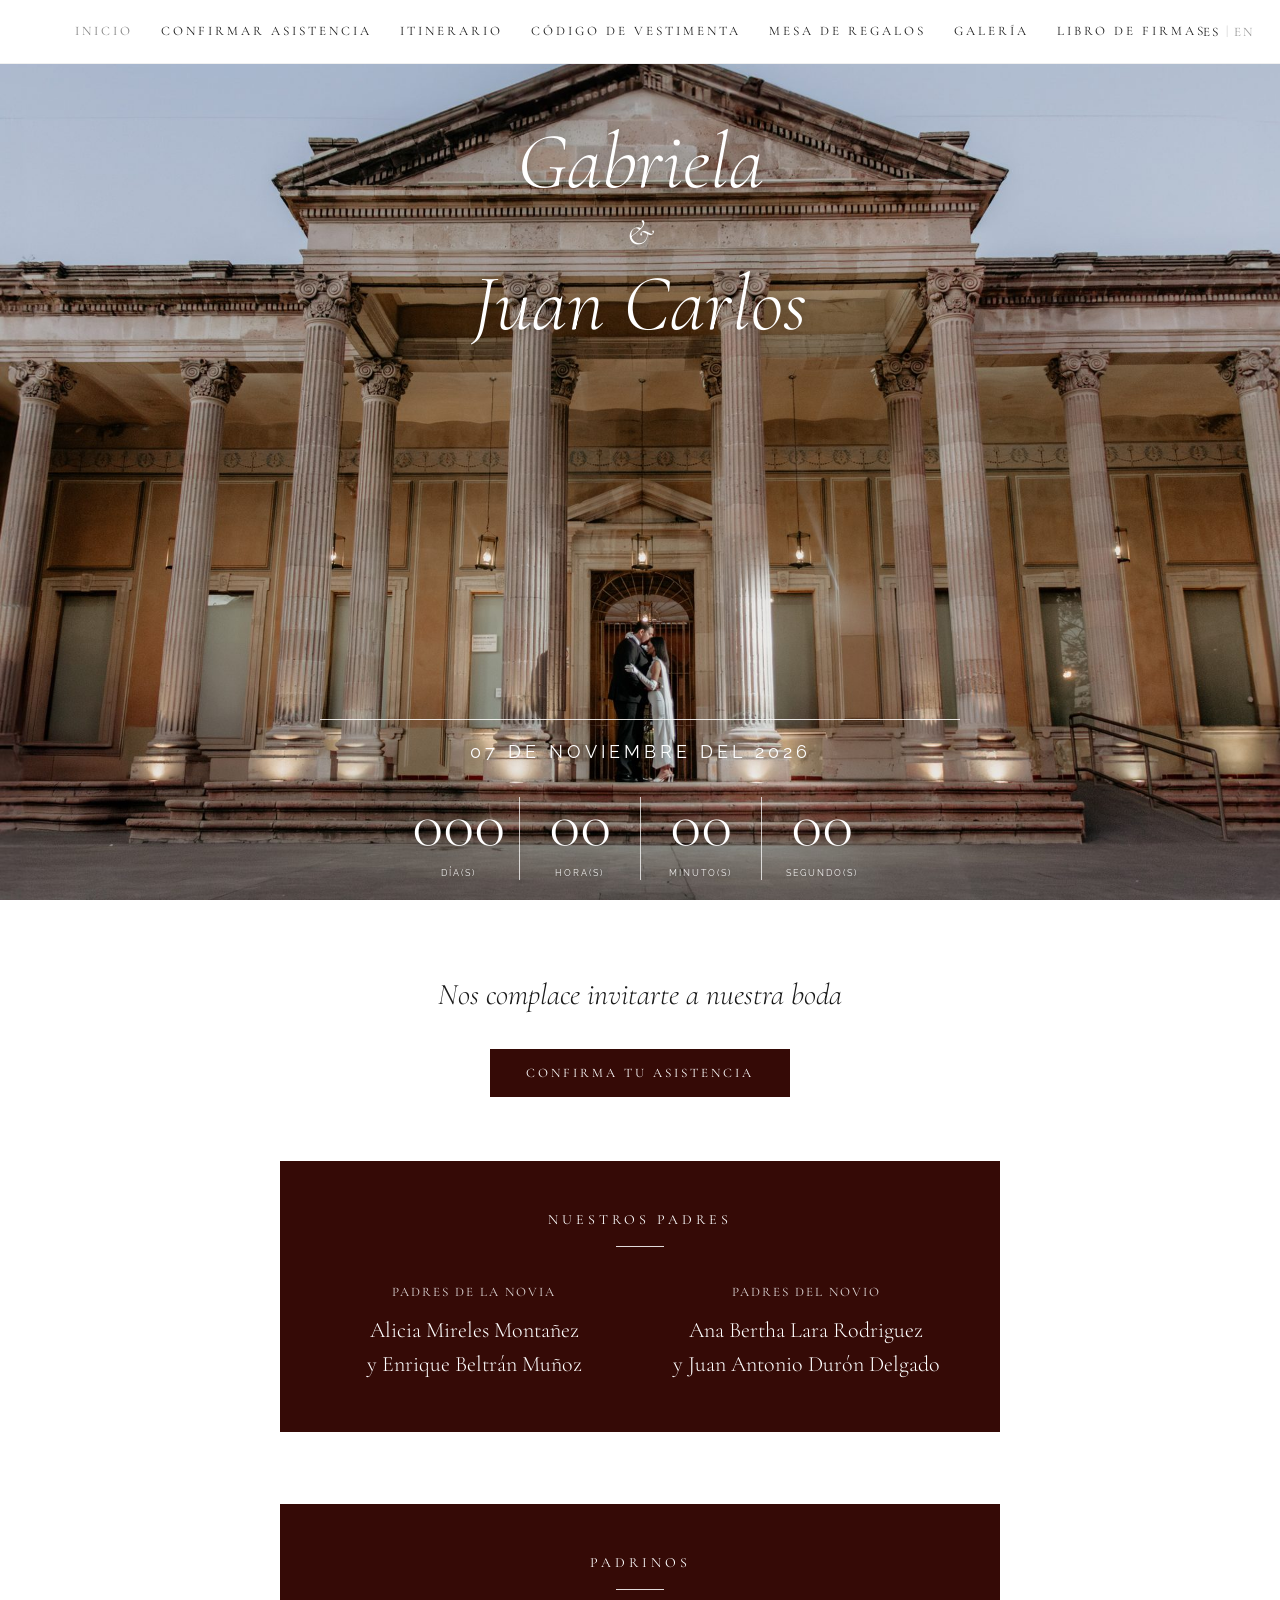
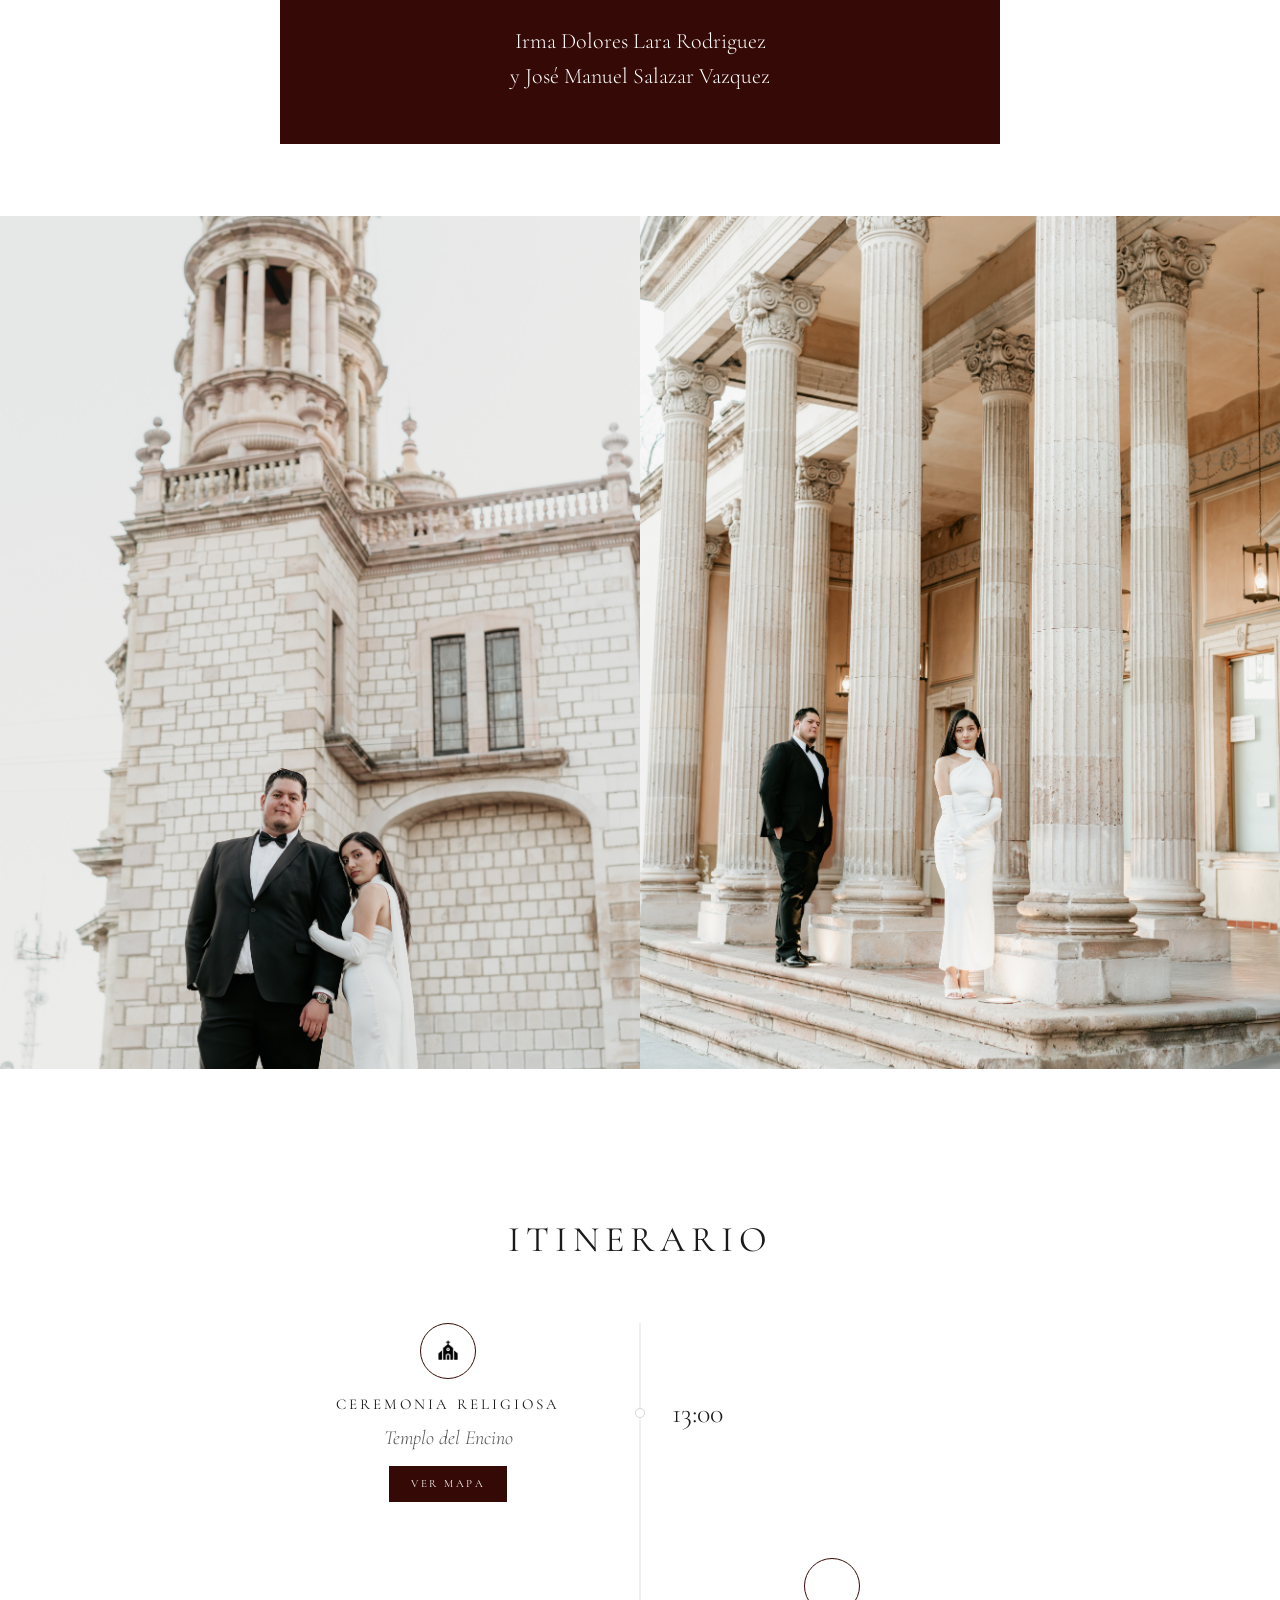
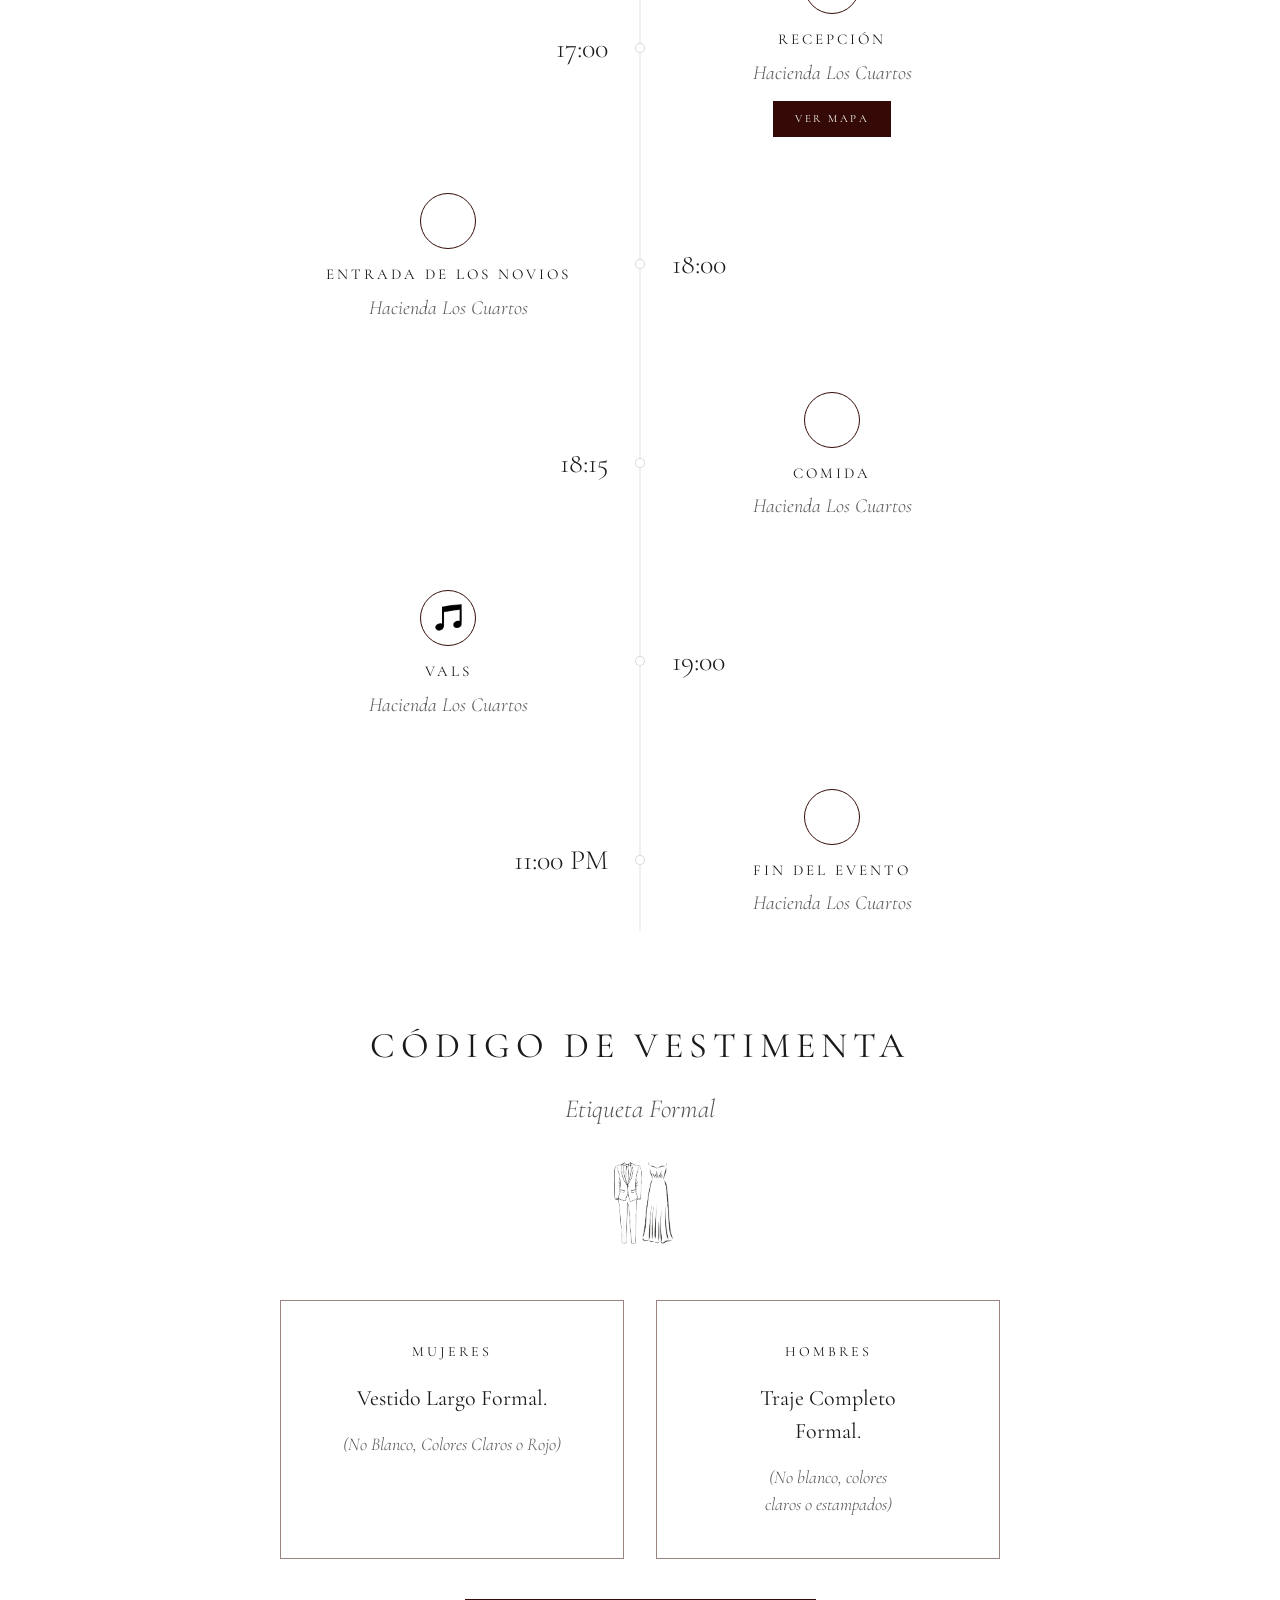
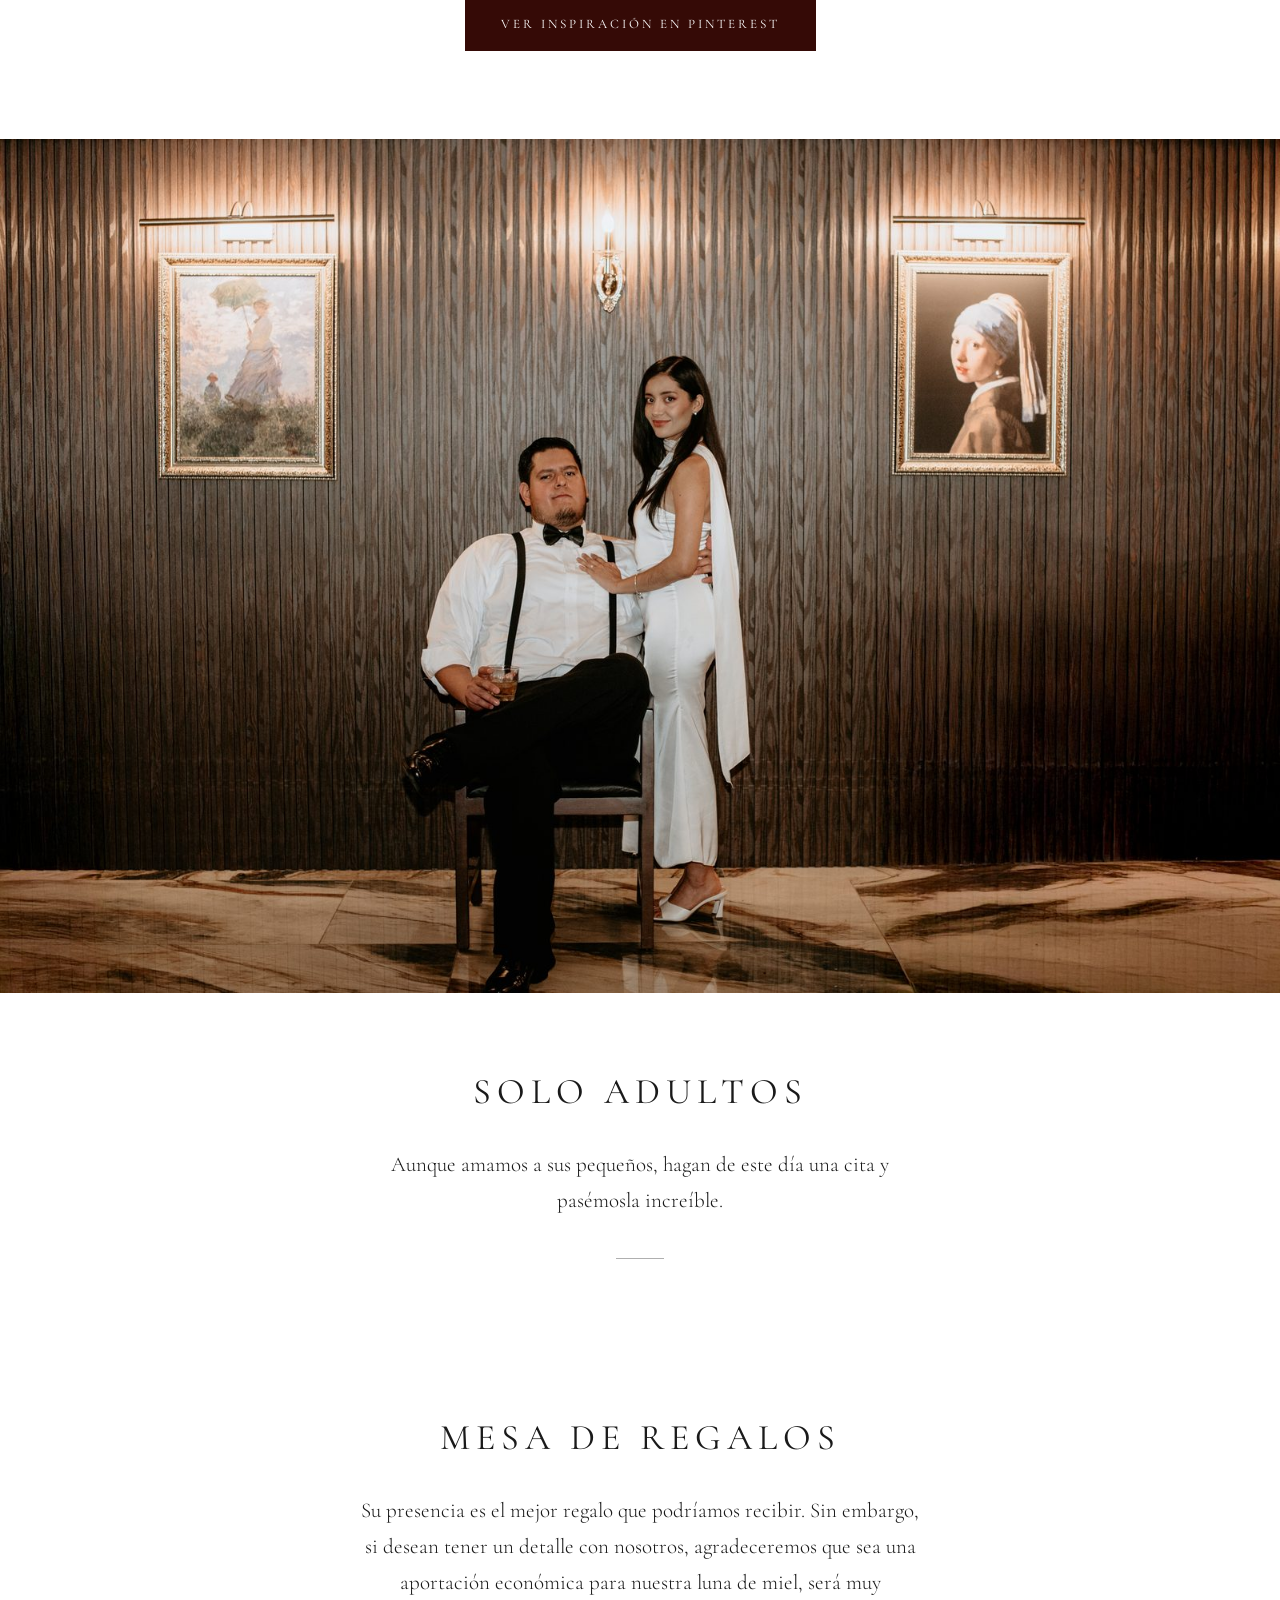
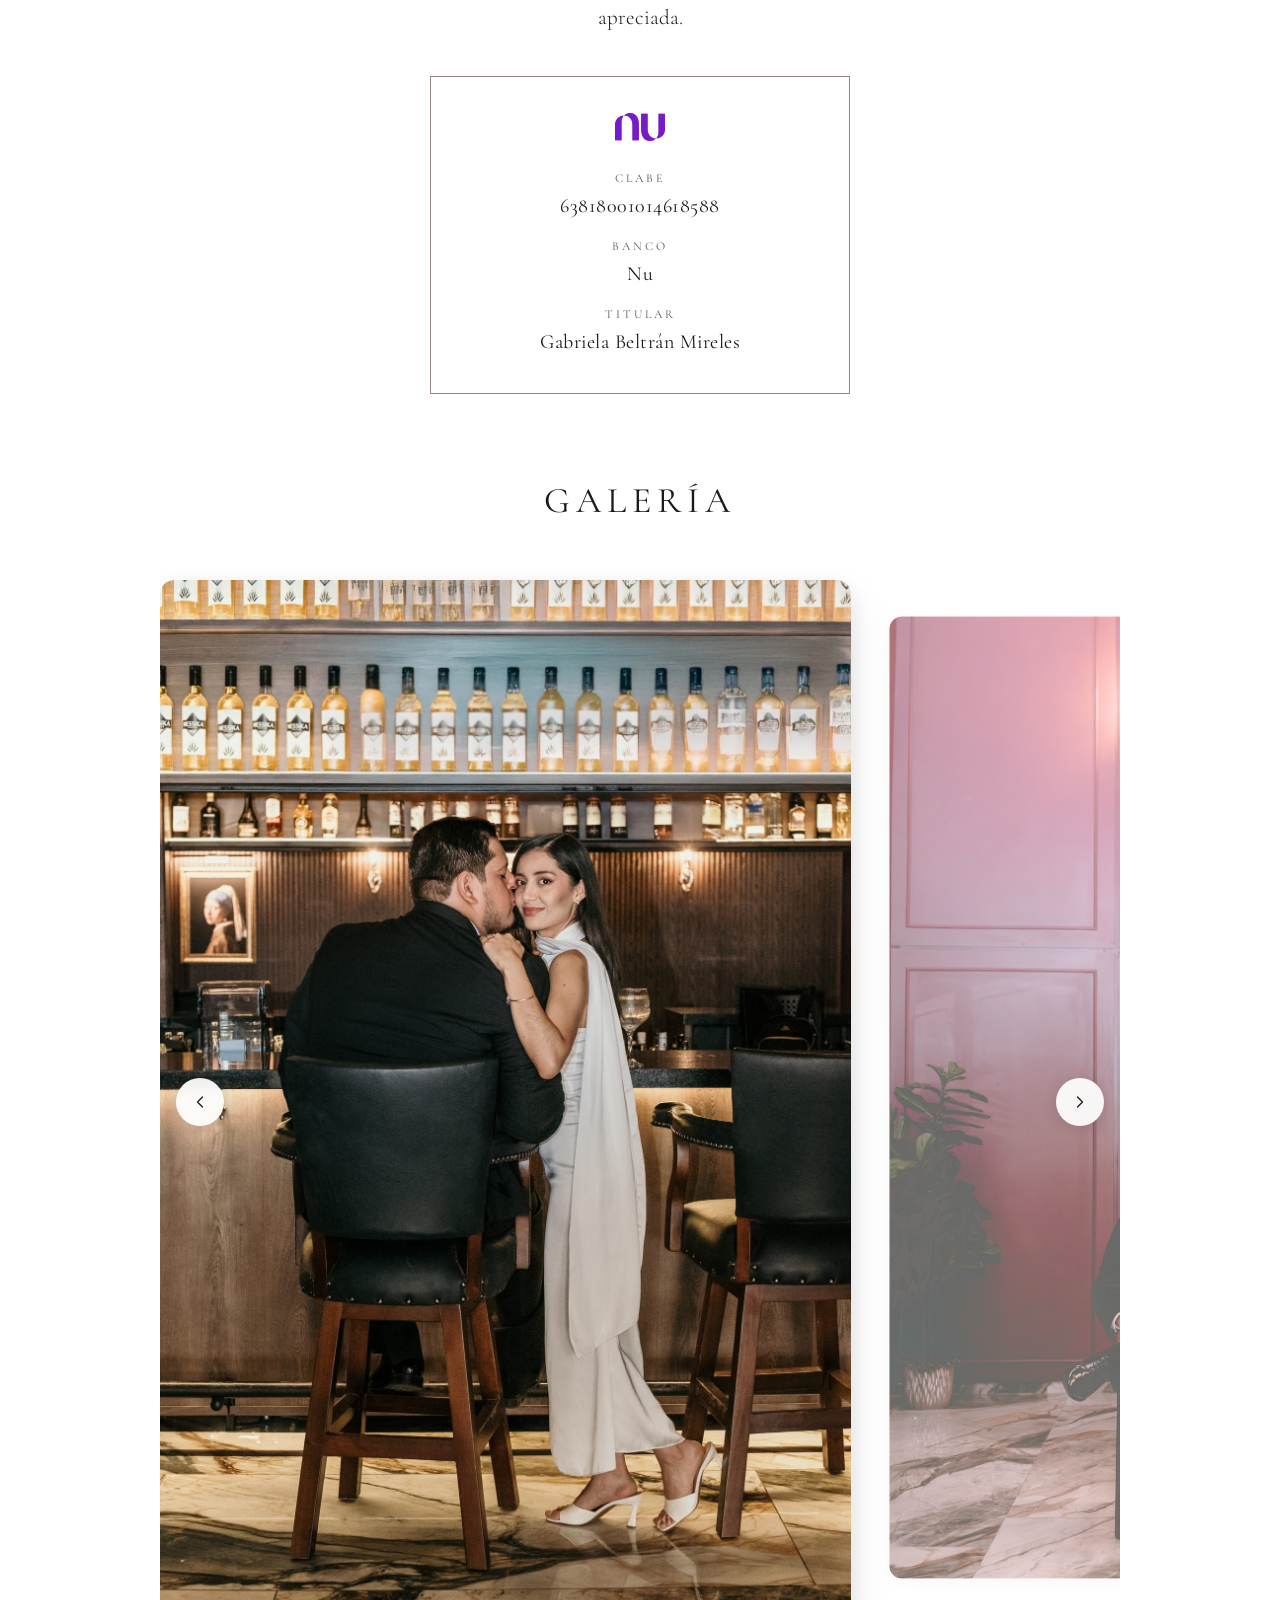
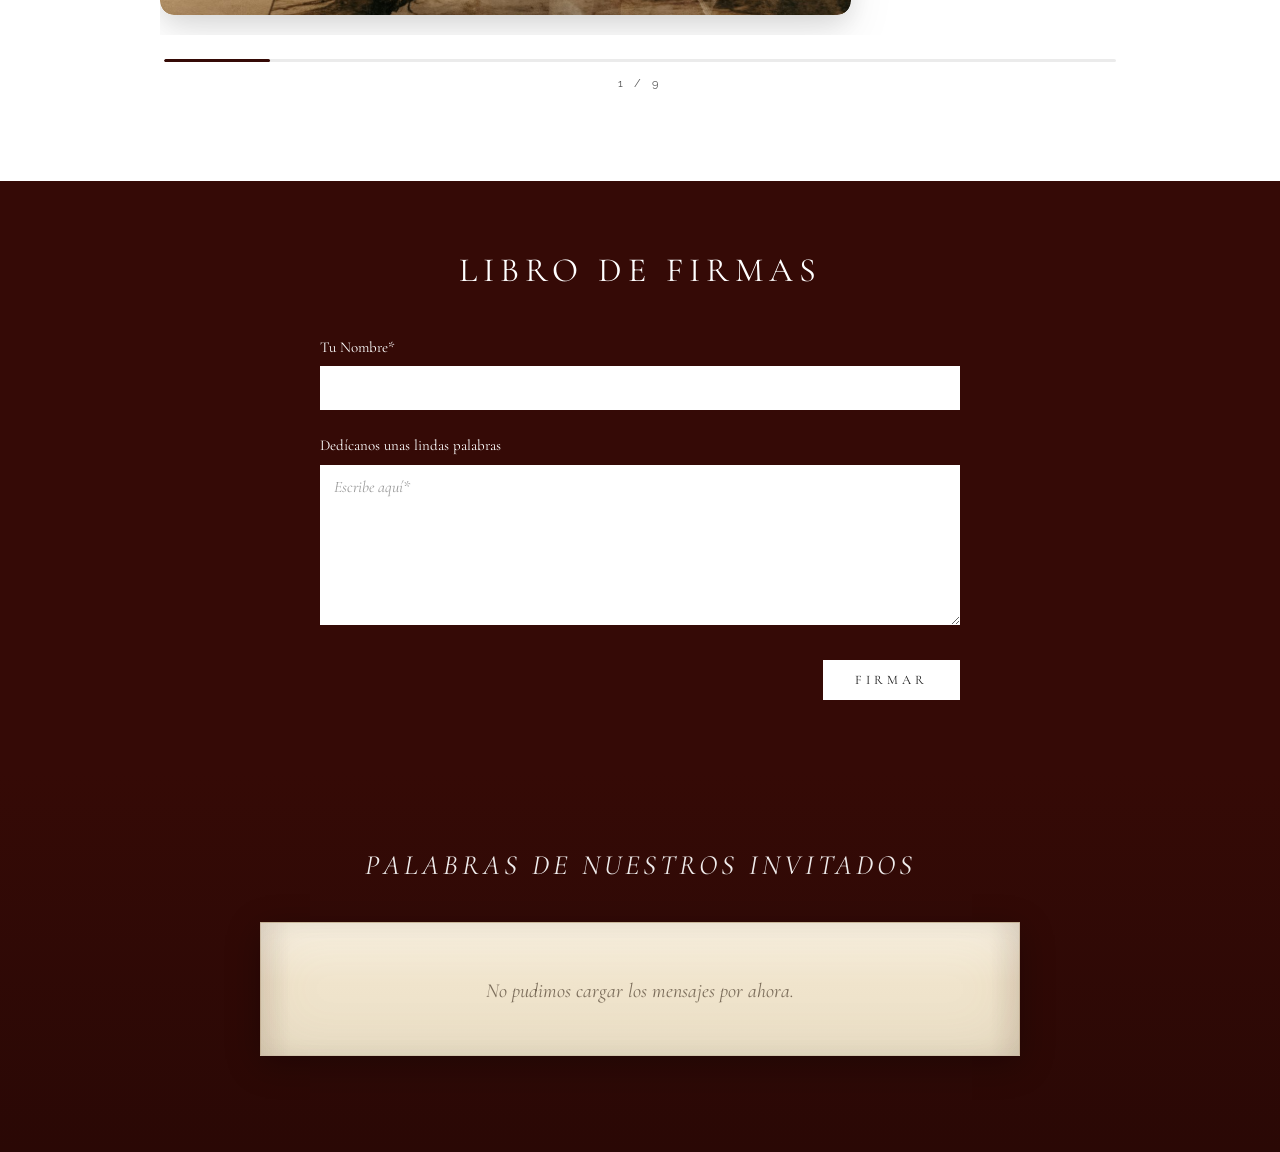
==== index.html @ cdc3be63 "Adding English as second Language" ====
<!DOCTYPE html>
<html lang="es">
<head>
  <meta charset="UTF-8">
  <meta name="viewport" content="width=device-width, initial-scale=1.0">
  <title>Gabriela & Juan Carlos – 07.11.2026</title>
  <link rel="preconnect" href="https://fonts.googleapis.com">
  <link rel="preconnect" href="https://fonts.gstatic.com" crossorigin>
  <link href="https://fonts.googleapis.com/css2?family=Cormorant+Garamond:ital,wght@0,300;0,400;0,600;1,300;1,400&family=Raleway:wght@300;400;500&display=swap" rel="stylesheet">
  <link rel="stylesheet" href="css/Styles.css">
  <link rel="preload" as="image" href="Assets/images/foto4.jpg" fetchpriority="high">
</head>
<body>

  <header class="navbar" id="navbar">
    <button class="navbar-toggle" id="nav-toggle" type="button" data-i18n-aria="nav.openMenu" aria-label="Abrir menú" aria-expanded="false">
      <span></span>
      <span></span>
      <span></span>
    </button>

    <nav class="navbar-menu" id="nav-menu" data-i18n-aria="nav.sections" aria-label="Secciones de la invitación">
      <ul class="navbar-list">
        <li><a href="#inicio" class="nav-link active" data-i18n="nav.home">Inicio</a></li>
        <li><a href="#confirmar-asistencia" class="nav-link" data-i18n="nav.rsvp">Confirmar asistencia</a></li>
        <li><a href="#itinerario" class="nav-link" data-i18n="nav.itinerary">Itinerario</a></li>
        <li><a href="#codigo-vestimenta" class="nav-link" data-i18n="nav.dresscode">Código de vestimenta</a></li>
        <li><a href="#mesa-regalos" class="nav-link" data-i18n="nav.gifts">Mesa de regalos</a></li>
        <li><a href="#galeria" class="nav-link" data-i18n="nav.gallery">Galería</a></li>
        <li><a href="#libro-firmas" class="nav-link" data-i18n="nav.guestbook">Libro de firmas</a></li>
      </ul>
    </nav>

    <div class="lang-toggle" id="lang-toggle" role="group" data-i18n-aria="nav.lang" aria-label="Idioma">
      <button type="button" class="lang-toggle-btn lang-toggle-btn--active" data-lang="es" aria-pressed="true">ES</button>
      <span class="lang-toggle-divider" aria-hidden="true">|</span>
      <button type="button" class="lang-toggle-btn" data-lang="en" aria-pressed="false">EN</button>
    </div>
  </header>

  <main>
    <section class="hero" id="inicio">
      <img
        src="Assets/images/foto4.jpg"
        alt="Gabriela y Juan Carlos"
        data-i18n-alt="hero.alt"
        class="hero-image"
        width="1920"
        height="1281"
        decoding="async"
        fetchpriority="high"
      >

      <div class="hero-content">
        <div class="hero-names">
          <span class="hero-name">Gabriela</span>
          <span class="hero-ampersand">&amp;</span>
          <span class="hero-name">Juan Carlos</span>
        </div>

        <div class="hero-countdown">
          <div class="countdown-line" aria-hidden="true"></div>
          <p class="countdown-date" data-i18n="hero.date">07 DE NOVIEMBRE DEL 2026</p>

          <div class="countdown-grid" aria-live="polite">
            <div class="countdown-item">
              <span class="countdown-num" id="cd-dias">000</span>
              <span class="countdown-label" data-i18n="countdown.days">Día(s)</span>
            </div>
            <div class="countdown-divider" aria-hidden="true"></div>
            <div class="countdown-item">
              <span class="countdown-num" id="cd-horas">00</span>
              <span class="countdown-label" data-i18n="countdown.hours">Hora(s)</span>
            </div>
            <div class="countdown-divider" aria-hidden="true"></div>
            <div class="countdown-item">
              <span class="countdown-num" id="cd-min">00</span>
              <span class="countdown-label" data-i18n="countdown.minutes">Minuto(s)</span>
            </div>
            <div class="countdown-divider" aria-hidden="true"></div>
            <div class="countdown-item">
              <span class="countdown-num" id="cd-seg">00</span>
              <span class="countdown-label" data-i18n="countdown.seconds">Segundo(s)</span>
            </div>
          </div>
        </div>
      </div>
    </section>

    <section class="rsvp-section" id="confirmar-asistencia">
      <p class="rsvp-invite" id="rsvp-invite" data-i18n="rsvp.inviteDefault">Nos complace invitarte a nuestra boda</p>
      <button type="button" class="rsvp-btn" id="rsvp-btn" data-i18n="rsvp.btn">Confirma tu asistencia</button>
    </section>

    <section class="parents-section" id="nuestros-padres">
      <div class="accent-box">
        <h2 class="accent-box-title" data-i18n="parents.title">Nuestros Padres</h2>
        <div class="accent-box-line" aria-hidden="true"></div>

        <div class="parents-grid">
          <div class="parents-col">
            <p class="parents-role" data-i18n="parents.brideParents">Padres de La Novia</p>
            <p class="parents-names">Alicia Mireles Montañez</p>
            <p class="parents-names">y Enrique Beltrán Muñoz</p>
          </div>
          <div class="parents-col">
            <p class="parents-role" data-i18n="parents.groomParents">Padres del Novio</p>
            <p class="parents-names">Ana Bertha Lara Rodriguez</p>
            <p class="parents-names">y Juan Antonio Durón Delgado</p>
          </div>
        </div>
      </div>
    </section>

    <section class="padrinos-section" id="padrinos">
      <div class="accent-box">
        <h2 class="accent-box-title" data-i18n="padrinos.title">Padrinos</h2>
        <div class="accent-box-line" aria-hidden="true"></div>

        <ul class="padrinos-list">
          <li class="padrinos-item">
            <span class="padrinos-names">Irma Dolores Lara Rodriguez</span>
            <span class="padrinos-names">y José Manuel Salazar Vazquez</span>
          </li>
        </ul>
      </div>
    </section>

    <section class="photo-pair-section" data-i18n-aria="photo.aria" aria-label="Galería de fotos">
      <div class="photo-pair">
        <img
          src="Assets/images/foto2.jpg"
          alt="Gabriela y Juan Carlos"
        data-i18n-alt="hero.alt"
          class="photo-pair-img"
          loading="lazy"
          decoding="async"
        >
        <img
          src="Assets/images/GABY%26CARLOS73.jpg"
          alt="Gabriela y Juan Carlos"
        data-i18n-alt="hero.alt"
          class="photo-pair-img"
          loading="lazy"
          decoding="async"
        >
      </div>
    </section>

    <section class="itinerary-section" id="itinerario">
      <h2 class="itinerary-title" data-i18n="itinerary.title">Itinerario</h2>

      <div class="timeline">

        <article class="timeline-row timeline-row--left">
          <div class="timeline-side timeline-side--content">
            <div class="timeline-icon" aria-hidden="true">
              <img src="Assets/icons/church.webp" alt="" class="timeline-icon-img" loading="lazy" decoding="async" width="64" height="64">
            </div>
            <h3 class="timeline-event" data-i18n="itinerary.ceremony">Ceremonia Religiosa</h3>
            <p class="timeline-venue">Templo del Encino</p>
            <a href="https://maps.app.goo.gl/48fRsG8Azqhs8dwKA" class="timeline-map-btn" target="_blank" rel="noopener noreferrer" data-i18n="itinerary.viewMap">Ver mapa</a>
          </div>
          <div class="timeline-axis"><span class="timeline-dot"></span></div>
          <div class="timeline-side timeline-side--time">
            <time class="timeline-time">13:00</time>
          </div>
        </article>

        <article class="timeline-row timeline-row--right">
          <div class="timeline-side timeline-side--time">
            <time class="timeline-time">17:00</time>
          </div>
          <div class="timeline-axis"><span class="timeline-dot"></span></div>
          <div class="timeline-side timeline-side--content">
            <div class="timeline-icon" aria-hidden="true">
              <img src="Assets/icons/rings.png" alt="" class="timeline-icon-img" loading="lazy" decoding="async" width="64" height="64">
            </div>
            <h3 class="timeline-event" data-i18n="itinerary.reception">Recepción</h3>
            <p class="timeline-venue">Hacienda Los Cuartos</p>
            <a href="https://maps.app.goo.gl/mup82tCC24NmzMjs6" class="timeline-map-btn" target="_blank" rel="noopener noreferrer" data-i18n="itinerary.viewMap">Ver mapa</a>
          </div>
        </article>

        <article class="timeline-row timeline-row--left">
          <div class="timeline-side timeline-side--content">
            <div class="timeline-icon" aria-hidden="true">
              <img src="Assets/icons/fireworks.png" alt="" class="timeline-icon-img" loading="lazy" decoding="async" width="64" height="64">
            </div>
            <h3 class="timeline-event" data-i18n="itinerary.entrance">Entrada de los Novios</h3>
            <p class="timeline-venue">Hacienda Los Cuartos</p>
          </div>
          <div class="timeline-axis"><span class="timeline-dot"></span></div>
          <div class="timeline-side timeline-side--time">
            <time class="timeline-time">18:00</time>
          </div>
        </article>

        <article class="timeline-row timeline-row--right">
          <div class="timeline-side timeline-side--time">
            <time class="timeline-time">18:15</time>
          </div>
          <div class="timeline-axis"><span class="timeline-dot"></span></div>
          <div class="timeline-side timeline-side--content">
            <div class="timeline-icon" aria-hidden="true">
              <img src="Assets/icons/fork_and_spoon.webp" alt="" class="timeline-icon-img" loading="lazy" decoding="async" width="64" height="64">
            </div>
            <h3 class="timeline-event" data-i18n="itinerary.dinner">Comida</h3>
            <p class="timeline-venue">Hacienda Los Cuartos</p>
          </div>
        </article>

        <article class="timeline-row timeline-row--left">
          <div class="timeline-side timeline-side--content">
            <div class="timeline-icon" aria-hidden="true">
              <img src="Assets/icons/music-note.webp" alt="" class="timeline-icon-img" loading="lazy" decoding="async" width="64" height="64">
            </div>
            <h3 class="timeline-event" data-i18n="itinerary.waltz">Vals</h3>
            <p class="timeline-venue">Hacienda Los Cuartos</p>
          </div>
          <div class="timeline-axis"><span class="timeline-dot"></span></div>
          <div class="timeline-side timeline-side--time">
            <time class="timeline-time">19:00</time>
          </div>
        </article>

        <article class="timeline-row timeline-row--right">
          <div class="timeline-side timeline-side--time">
            <time class="timeline-time">11:00 PM</time>
          </div>
          <div class="timeline-axis"><span class="timeline-dot"></span></div>
          <div class="timeline-side timeline-side--content">
            <div class="timeline-icon" aria-hidden="true">
              <img src="Assets/icons/end.png" alt="" class="timeline-icon-img" loading="lazy" decoding="async" width="64" height="64">
            </div>
            <h3 class="timeline-event" data-i18n="itinerary.end">Fin del Evento</h3>
            <p class="timeline-venue">Hacienda Los Cuartos</p>
          </div>
        </article>

      </div>
    </section>

    <section class="dresscode-section" id="codigo-vestimenta">
      <h2 class="dresscode-title" data-i18n="dresscode.title">Código de Vestimenta</h2>
      <p class="dresscode-subtitle" data-i18n="dresscode.subtitle">Etiqueta Formal</p>
      <img src="Assets/icons/DRESSCODE.png" alt="" class="dresscode-icon" loading="lazy" decoding="async" width="100" height="100">

      <div class="dresscode-grid">
        <div class="dresscode-card">
          <h3 class="dresscode-label" data-i18n="dresscode.women">Mujeres</h3>
          <p class="dresscode-text" data-i18n="dresscode.womenText">Vestido Largo Formal.</p>
          <p class="dresscode-note" data-i18n="dresscode.womenNote">(No Blanco, Colores Claros o Rojo)</p>
        </div>

        <div class="dresscode-card">
          <h3 class="dresscode-label" data-i18n="dresscode.men">Hombres</h3>
          <p class="dresscode-text" data-i18n-html="dresscode.menText">Traje Completo<br>Formal.</p>
          <p class="dresscode-note" data-i18n-html="dresscode.menNote">(No blanco, colores<br>claros o estampados)</p>
        </div>
      </div>

      <a
        href="https://pin.it/22w87rQB9"
        class="dresscode-btn"
        target="_blank"
        rel="noopener noreferrer"
        data-i18n="dresscode.pinterest"
      >Ver inspiración en Pinterest</a>
    </section>

    <section class="photo-full-section" data-i18n-aria="photo.couple" aria-label="Foto de la pareja">
      <img
        src="Assets/images/GABY%26CARLOS18.jpg"
        alt="Gabriela y Juan Carlos"
        data-i18n-alt="hero.alt"
        class="photo-full-img"
        loading="lazy"
        decoding="async"
      >
    </section>

    <section class="adults-section" id="solo-adultos">
      <h2 class="adults-title" data-i18n="adults.title">Solo Adultos</h2>
      <p class="adults-text" data-i18n="adults.text">Aunque amamos a sus pequeños, hagan de este día una cita y pasémosla increíble.</p>
      <div class="adults-divider" aria-hidden="true"></div>
    </section>

    <section class="gifts-section" id="mesa-regalos">
      <h2 class="gifts-title" data-i18n="gifts.title">Mesa de Regalos</h2>
      <p class="gifts-text" data-i18n="gifts.text">
        Su presencia es el mejor regalo que podríamos recibir. Sin embargo, si desean tener un detalle con nosotros,
        agradeceremos que sea una aportación económica para nuestra luna de miel, será muy apreciada.
      </p>

      <div class="gifts-bank-card">
        <img src="Assets/icons/NU.png" alt="Nu" class="gifts-bank-logo" loading="lazy" decoding="async" width="56" height="28">
        <dl class="gifts-bank-details">
          <div class="gifts-bank-row">
            <dt class="gifts-bank-label" data-i18n="gifts.clabe">CLABE</dt>
            <dd class="gifts-bank-value">63818001014618588</dd>
          </div>
          <div class="gifts-bank-row">
            <dt class="gifts-bank-label" data-i18n="gifts.bank">Banco</dt>
            <dd class="gifts-bank-value">Nu</dd>
          </div>
          <div class="gifts-bank-row">
            <dt class="gifts-bank-label" data-i18n="gifts.holder">Titular</dt>
            <dd class="gifts-bank-value">Gabriela Beltrán Mireles</dd>
          </div>
        </dl>
      </div>
    </section>

    <section class="gallery-section" id="galeria">
      <h2 class="gallery-title" data-i18n="gallery.title">Galería</h2>

      <div class="gallery-card">
        <div class="gallery-viewport" id="gallery-viewport">
          <div class="gallery-track" id="gallery-track"></div>

          <button type="button" class="gallery-nav gallery-nav--prev" id="gallery-prev" data-i18n-aria="gallery.prev" aria-label="Foto anterior">
            <svg width="20" height="20" viewBox="0 0 24 24" fill="none" aria-hidden="true">
              <path d="M15 6l-6 6 6 6" stroke="currentColor" stroke-width="1.5" stroke-linecap="round" stroke-linejoin="round"/>
            </svg>
          </button>

          <button type="button" class="gallery-nav gallery-nav--next" id="gallery-next" data-i18n-aria="gallery.next" aria-label="Foto siguiente">
            <svg width="20" height="20" viewBox="0 0 24 24" fill="none" aria-hidden="true">
              <path d="M9 6l6 6-6 6" stroke="currentColor" stroke-width="1.5" stroke-linecap="round" stroke-linejoin="round"/>
            </svg>
          </button>
        </div>

        <div class="gallery-footer">
          <div class="gallery-progress" role="progressbar" aria-valuemin="1" aria-valuemax="100" aria-valuenow="1" id="gallery-progressbar">
            <div class="gallery-progress-fill" id="gallery-progress"></div>
          </div>
          <p class="gallery-counter">
            <span id="gallery-current">1</span> / <span id="gallery-total">0</span>
          </p>
        </div>
      </div>
    </section>

    <section class="guestbook-section" id="libro-firmas">
      <div class="guestbook-inner">
        <h2 class="guestbook-title" data-i18n="guestbook.title">Libro de Firmas</h2>

        <form class="guestbook-form" id="guestbook-form" novalidate>
          <div class="guestbook-field">
            <label class="guestbook-label" for="guestbook-name" data-i18n="guestbook.nameLabel">Tu Nombre*</label>
            <input
              type="text"
              id="guestbook-name"
              name="name"
              class="guestbook-input"
              required
              autocomplete="name"
            >
          </div>

          <div class="guestbook-field">
            <label class="guestbook-label" for="guestbook-message" data-i18n="guestbook.messageLabel">Dedícanos unas lindas palabras</label>
            <textarea
              id="guestbook-message"
              name="message"
              class="guestbook-textarea"
              data-i18n-placeholder="guestbook.placeholder"
              placeholder="Escribe aquí*"
              required
            ></textarea>
          </div>

          <div class="guestbook-actions">
            <button type="submit" class="guestbook-submit" data-i18n="guestbook.submit">Firmar</button>
          </div>
        </form>

        <p class="guestbook-success" id="guestbook-success" hidden data-i18n="guestbook.success">
          ¡Gracias por dejar tu mensaje! Con mucho cariño, Gabriela y Juan Carlos.
        </p>
      </div>
    </section>

    <section class="signatures-section" id="firmas-invitados" data-i18n-aria="signatures.aria" aria-label="Mensajes de invitados">
      <div class="signatures-book">
        <h2 class="signatures-title" data-i18n="signatures.title">Palabras de nuestros invitados</h2>
        <div class="signatures-page">
          <div class="signatures-list" id="signatures-list" role="list"></div>
          <p class="signatures-empty" id="signatures-empty" hidden data-i18n="signatures.empty">
            Aún no hay mensajes en nuestro libro. ¡Sé el primero en dejar tus palabras!
          </p>
        </div>
      </div>
    </section>
  </main>

  <div class="rsvp-modal" id="rsvp-modal" hidden>
    <div class="rsvp-modal-box" role="dialog" aria-modal="true" aria-labelledby="modal-guest-name">
      <button type="button" class="rsvp-modal-close" id="rsvp-modal-close" data-i18n-aria="rsvp.modal.close" aria-label="Cerrar">&times;</button>

      <p class="rsvp-modal-label" data-i18n="rsvp.modal.label">Confirmación de asistencia</p>
      <h3 class="rsvp-modal-name" id="modal-guest-name" data-i18n="rsvp.modal.guest">Invitado</h3>
      <p class="rsvp-modal-tickets" id="modal-tickets-row" hidden>
        <span id="modal-tickets-value"></span>
      </p>

      <div class="rsvp-modal-viewport">
        <div class="rsvp-modal-step rsvp-modal-step--active" id="rsvp-step-main">
          <div class="rsvp-modal-divider" aria-hidden="true"></div>

          <label class="rsvp-modal-field-label" for="modal-comments">
            <span data-i18n="rsvp.modal.comments">Comentarios</span> <span class="rsvp-modal-optional" data-i18n="rsvp.modal.optional">(opcional)</span>
          </label>
          <textarea
            id="modal-comments"
            class="rsvp-modal-textarea"
            data-i18n-placeholder="rsvp.modal.commentsPlaceholder"
            placeholder="Restricciones alimentarias, mensaje para los novios..."
          ></textarea>

          <div class="rsvp-modal-actions">
            <button type="button" class="rsvp-modal-btn rsvp-modal-btn--confirm" id="modal-confirm-btn" data-i18n="rsvp.modal.confirm">
              Confirmo asistencia
            </button>
            <button type="button" class="rsvp-modal-btn rsvp-modal-btn--alt" id="modal-custom-count-btn" hidden data-i18n="rsvp.modal.customCount">
              Confirmar cantidad diferente de invitados
            </button>
            <button type="button" class="rsvp-modal-btn rsvp-modal-btn--decline" id="modal-decline-btn" data-i18n="rsvp.modal.decline">
              No podré asistir
            </button>
          </div>
        </div>

        <div class="rsvp-modal-step" id="rsvp-step-count" hidden>
          <div class="rsvp-modal-divider" aria-hidden="true"></div>

          <p class="rsvp-modal-field-label" data-i18n="rsvp.modal.howMany">¿Cuántos invitados asistirán?</p>
          <p class="rsvp-count-display" id="modal-count-display" aria-live="polite" data-i18n="rsvp.modal.guestCount.one">1 invitado</p>

          <div class="rsvp-count-slider-wrap">
            <input
              type="range"
              id="modal-count-slider"
              class="rsvp-count-slider"
              min="1"
              max="2"
              value="1"
              step="1"
              data-i18n-aria="rsvp.modal.guestCountAria"
              aria-label="Cantidad de invitados"
            >
            <div class="rsvp-count-ticks" id="modal-count-ticks" aria-hidden="true"></div>
          </div>

          <div class="rsvp-modal-actions">
            <button type="button" class="rsvp-modal-btn rsvp-modal-btn--confirm" id="modal-confirm-custom-btn" data-i18n="rsvp.modal.confirmCustom">
              Confirmar asistencia
            </button>
            <button type="button" class="rsvp-modal-btn rsvp-modal-btn--back" id="modal-back-btn" data-i18n="rsvp.modal.back">
              Regresar
            </button>
          </div>
        </div>
      </div>
    </div>
  </div>

  <script src="js/wedding.js" defer></script>
</body>
</html>
---- css/Styles.css ----
:root {
  --white: #ffffff;
  --black: #1a1a1a;
  --text-muted: #555555;
  --tan: #350a06;
  --nav-height: 64px;
}

*,
*::before,
*::after {
  box-sizing: border-box;
  margin: 0;
  padding: 0;
}

html {
  scroll-behavior: smooth;
}

body {
  font-family: 'Raleway', sans-serif;
  color: var(--black);
  line-height: 1.5;
  background-color: var(--white);
  position: relative;
}

body::before {
  content: '';
  position: fixed;
  inset: 0;
  z-index: -1;
  background-image: url('../Assets/images/Marble_Background.jpg');
  background-image: image-set(
    url('../Assets/images/Marble_Background.webp') type('image/webp'),
    url('../Assets/images/Marble_Background.jpg') type('image/jpeg')
  );
  background-size: cover;
  background-position: center;
  background-repeat: no-repeat;
}

img {
  display: block;
  max-width: 100%;
}

a {
  color: inherit;
  text-decoration: none;
}

ul {
  list-style: none;
}

/* ── Navbar ── */
.navbar {
  position: sticky;
  top: 0;
  z-index: 100;
  display: flex;
  align-items: center;
  justify-content: center;
  min-height: var(--nav-height);
  padding: 16px 24px;
  background: var(--white);
  border-bottom: 1px solid rgba(0, 0, 0, 0.06);
}

.navbar-toggle {
  display: none;
  position: absolute;
  left: 20px;
  flex-direction: column;
  justify-content: center;
  gap: 5px;
  width: 36px;
  height: 36px;
  padding: 6px;
  background: none;
  border: none;
  cursor: pointer;
}

.navbar-toggle span {
  display: block;
  height: 1.5px;
  background: var(--black);
  transition: transform 0.3s ease, opacity 0.3s ease;
}

.navbar-toggle.open span:nth-child(1) {
  transform: translateY(6.5px) rotate(45deg);
}

.navbar-toggle.open span:nth-child(2) {
  opacity: 0;
}

.navbar-toggle.open span:nth-child(3) {
  transform: translateY(-6.5px) rotate(-45deg);
}

.navbar-list {
  display: flex;
  align-items: center;
  justify-content: center;
  flex-wrap: wrap;
  gap: 8px 28px;
}

.nav-link {
  display: block;
  padding: 4px 0;
  font-family: 'Cormorant Garamond', serif;
  font-size: 13px;
  font-weight: 400;
  letter-spacing: 3px;
  text-transform: uppercase;
  color: var(--black);
  transition: opacity 0.2s ease;
}

.nav-link:hover,
.nav-link.active {
  opacity: 0.55;
}

.lang-toggle {
  position: absolute;
  right: 24px;
  display: flex;
  align-items: center;
  gap: 4px;
}

.lang-toggle-btn {
  padding: 4px 2px;
  font-family: 'Cormorant Garamond', serif;
  font-size: 13px;
  font-weight: 400;
  letter-spacing: 2px;
  color: var(--black);
  background: none;
  border: none;
  cursor: pointer;
  opacity: 0.45;
  transition: opacity 0.2s ease;
}

.lang-toggle-btn:hover,
.lang-toggle-btn--active {
  opacity: 1;
}

.lang-toggle-divider {
  font-family: 'Cormorant Garamond', serif;
  font-size: 13px;
  color: var(--black);
  opacity: 0.25;
  user-select: none;
}

/* ── Hero ── */
.hero {
  position: relative;
  width: 100%;
  height: calc(100svh - var(--nav-height));
  min-height: 520px;
  overflow: hidden;
}

.hero-image {
  position: absolute;
  inset: 0;
  width: 100%;
  height: 100%;
  object-fit: cover;
  object-position: center bottom;
}

.hero-content {
  position: absolute;
  inset: 0;
  z-index: 1;
  display: flex;
  flex-direction: column;
  justify-content: space-between;
  width: 100%;
  height: 100%;
  padding: 48px 24px 40px;
}

.hero-names {
  text-align: center;
  padding-top: 8px;
}

.hero-name {
  display: block;
  font-family: 'Cormorant Garamond', serif;
  font-size: clamp(44px, 9vw, 80px);
  font-weight: 300;
  font-style: italic;
  color: var(--white);
  line-height: 1.05;
  text-shadow: 0 1px 12px rgba(0, 0, 0, 0.25);
}

.hero-ampersand {
  display: block;
  font-family: 'Cormorant Garamond', serif;
  font-size: clamp(24px, 5vw, 36px);
  font-style: italic;
  font-weight: 300;
  color: var(--white);
  margin: 2px 0;
  text-shadow: 0 1px 12px rgba(0, 0, 0, 0.25);
}

.hero-countdown {
  text-align: center;
  width: 100%;
  max-width: 640px;
  margin: 0 auto;
  transform: translateY(20px);
}

.countdown-line {
  width: 100%;
  height: 1px;
  background: rgba(255, 255, 255, 0.85);
  margin-bottom: 18px;
}

.countdown-date {
  font-family: 'Raleway', sans-serif;
  font-size: clamp(14px, 2.8vw, 18px);
  font-weight: 400;
  letter-spacing: 4px;
  text-transform: uppercase;
  color: var(--white);
  margin-bottom: 28px;
  text-shadow: 0 1px 8px rgba(0, 0, 0, 0.2);
}

.countdown-grid {
  display: flex;
  align-items: stretch;
  justify-content: center;
}

.countdown-item {
  display: flex;
  flex-direction: column;
  align-items: center;
  justify-content: flex-start;
  flex: 1;
  max-width: 120px;
  padding: 0 12px;
}

.countdown-num {
  font-family: 'Cormorant Garamond', serif;
  font-size: clamp(40px, 8vw, 64px);
  font-weight: 300;
  color: var(--white);
  line-height: 1;
  font-variant-numeric: tabular-nums;
  text-shadow: 0 1px 10px rgba(0, 0, 0, 0.2);
}

.countdown-label {
  margin-top: 10px;
  font-family: 'Raleway', sans-serif;
  font-size: 9px;
  font-weight: 400;
  letter-spacing: 2px;
  text-transform: uppercase;
  color: rgba(255, 255, 255, 0.9);
  text-shadow: 0 1px 8px rgba(0, 0, 0, 0.2);
}

.countdown-divider {
  width: 1px;
  align-self: stretch;
  background: rgba(255, 255, 255, 0.75);
  margin: 4px 0 0;
  min-height: 72px;
}

/* ── Confirmar asistencia ── */
.rsvp-section {
  text-align: center;
  padding: 72px 24px 64px;
}

.rsvp-invite {
  font-family: 'Cormorant Garamond', serif;
  font-style: italic;
  font-size: clamp(22px, 4vw, 30px);
  font-weight: 300;
  color: var(--black);
  margin-bottom: 32px;
}

.rsvp-btn {
  display: inline-block;
  padding: 16px 36px;
  background: var(--tan);
  border: none;
  cursor: pointer;
  font-family: 'Cormorant Garamond', serif;
  font-size: 13px;
  font-weight: 400;
  letter-spacing: 3px;
  text-transform: uppercase;
  color: var(--white);
  transition: opacity 0.2s ease;
}

.rsvp-btn:hover {
  opacity: 0.88;
}

/* ── Modal RSVP ── */
.rsvp-modal {
  position: fixed;
  inset: 0;
  z-index: 200;
  display: flex;
  align-items: center;
  justify-content: center;
  padding: 24px;
  background: rgba(26, 26, 26, 0.72);
  backdrop-filter: blur(4px);
}

.rsvp-modal[hidden] {
  display: none;
}

.rsvp-modal-box {
  position: relative;
  width: 100%;
  max-width: 420px;
  padding: 40px 32px 32px;
  background: var(--white);
  border: 1px solid rgba(53, 10, 6, 0.45);
  text-align: center;
}

.rsvp-modal-close {
  position: absolute;
  top: 12px;
  right: 16px;
  padding: 4px;
  background: none;
  border: none;
  font-size: 24px;
  line-height: 1;
  color: var(--text-muted);
  cursor: pointer;
}

.rsvp-modal-close:hover {
  color: var(--black);
}

.rsvp-modal-label {
  font-family: 'Cormorant Garamond', serif;
  font-size: 11px;
  font-weight: 400;
  letter-spacing: 3px;
  text-transform: uppercase;
  color: var(--tan);
  margin-bottom: 10px;
}

.rsvp-modal-name {
  font-family: 'Cormorant Garamond', serif;
  font-size: clamp(24px, 5vw, 30px);
  font-weight: 300;
  font-style: italic;
  color: var(--black);
  line-height: 1.3;
}

.rsvp-modal-tickets {
  margin-top: 10px;
  font-family: 'Cormorant Garamond', serif;
  font-size: 13px;
  font-weight: 400;
  letter-spacing: 2px;
  text-transform: uppercase;
  color: var(--tan);
}

.rsvp-modal-divider {
  width: 48px;
  height: 1px;
  margin: 24px auto;
  background: rgba(53, 10, 6, 0.65);
}

.rsvp-modal-field-label {
  display: block;
  margin-bottom: 10px;
  font-family: 'Cormorant Garamond', serif;
  font-size: 11px;
  font-weight: 400;
  letter-spacing: 2px;
  text-transform: uppercase;
  color: var(--text-muted);
  text-align: left;
}

.rsvp-modal-optional {
  opacity: 0.55;
  text-transform: none;
  letter-spacing: 0;
}

.rsvp-modal-textarea {
  width: 100%;
  height: 96px;
  margin-bottom: 24px;
  padding: 12px 14px;
  border: 1px solid rgba(53, 10, 6, 0.5);
  background: rgba(255, 255, 255, 0.8);
  font-family: 'Raleway', sans-serif;
  font-size: 14px;
  color: var(--black);
  resize: vertical;
  outline: none;
}

.rsvp-modal-textarea::placeholder {
  color: var(--text-muted);
}

.rsvp-modal-textarea:focus {
  border-color: var(--tan);
}

.rsvp-modal-actions {
  display: flex;
  flex-direction: column;
  gap: 10px;
}

.rsvp-modal-btn {
  width: 100%;
  padding: 14px 20px;
  border: none;
  cursor: pointer;
  font-family: 'Cormorant Garamond', serif;
  font-size: 12px;
  font-weight: 400;
  letter-spacing: 2.5px;
  text-transform: uppercase;
  transition: opacity 0.2s ease;
}

.rsvp-modal-btn:hover {
  opacity: 0.88;
}

.rsvp-modal-btn--confirm {
  background: var(--tan);
  color: var(--white);
}

.rsvp-modal-btn--decline {
  background: transparent;
  border: 1px solid rgba(85, 85, 85, 0.35);
  color: var(--text-muted);
}

.rsvp-modal-btn--alt {
  background: transparent;
  border: 1px solid rgba(53, 10, 6, 0.35);
  color: var(--tan);
}

.rsvp-modal-btn--back {
  background: transparent;
  border: 1px solid rgba(85, 85, 85, 0.35);
  color: var(--text-muted);
}

.rsvp-modal-viewport {
  overflow: hidden;
}

.rsvp-modal-step {
  transition: transform 0.3s ease, opacity 0.3s ease;
}

.rsvp-modal-step[hidden] {
  display: none;
}

.rsvp-count-display {
  margin: 0 0 20px;
  font-family: 'Cormorant Garamond', serif;
  font-size: clamp(28px, 6vw, 36px);
  font-weight: 300;
  font-style: italic;
  color: var(--black);
  line-height: 1.2;
}

.rsvp-count-slider-wrap {
  margin-bottom: 28px;
  padding: 0 4px;
}

.rsvp-count-slider {
  width: 100%;
  height: 4px;
  margin: 0;
  appearance: none;
  background: rgba(53, 10, 6, 0.2);
  border-radius: 2px;
  outline: none;
  cursor: pointer;
}

.rsvp-count-slider::-webkit-slider-thumb {
  appearance: none;
  width: 22px;
  height: 22px;
  border: 2px solid var(--white);
  border-radius: 50%;
  background: var(--tan);
  box-shadow: 0 1px 4px rgba(26, 26, 26, 0.2);
  cursor: pointer;
}

.rsvp-count-slider::-moz-range-thumb {
  width: 22px;
  height: 22px;
  border: 2px solid var(--white);
  border-radius: 50%;
  background: var(--tan);
  box-shadow: 0 1px 4px rgba(26, 26, 26, 0.2);
  cursor: pointer;
}

.rsvp-count-ticks {
  display: flex;
  justify-content: space-between;
  margin-top: 10px;
  padding: 0 2px;
  font-family: 'Cormorant Garamond', serif;
  font-size: 13px;
  color: var(--text-muted);
}

.rsvp-count-tick {
  width: 1.5rem;
  text-align: center;
}

.rsvp-count-tick--active {
  color: var(--tan);
  font-weight: 600;
}

/* ── Cajas de acento (padres y padrinos) ── */
.parents-section,
.padrinos-section {
  padding: 0 24px 72px;
}

.accent-box {
  max-width: 720px;
  margin: 0 auto;
  padding: 48px 40px 52px;
  background: var(--tan);
  text-align: center;
}

.accent-box-title {
  font-family: 'Cormorant Garamond', serif;
  font-size: 14px;
  font-weight: 400;
  letter-spacing: 4px;
  text-transform: uppercase;
  color: var(--white);
  margin-bottom: 16px;
}

.accent-box-line {
  width: 48px;
  height: 1px;
  background: rgba(255, 255, 255, 0.85);
  margin: 0 auto 36px;
}

.parents-grid {
  display: grid;
  grid-template-columns: 1fr 1fr;
  gap: 32px 24px;
}

.parents-col {
  display: flex;
  flex-direction: column;
  gap: 4px;
}

.parents-role {
  font-family: 'Cormorant Garamond', serif;
  font-size: 13px;
  font-weight: 400;
  letter-spacing: 2px;
  text-transform: uppercase;
  color: rgba(255, 255, 255, 0.85);
  margin-bottom: 8px;
}

.parents-names {
  font-family: 'Cormorant Garamond', serif;
  font-size: clamp(18px, 3vw, 22px);
  font-weight: 300;
  color: var(--white);
  line-height: 1.4;
}

.padrinos-list {
  display: flex;
  flex-direction: column;
  gap: 20px;
  max-width: 420px;
  margin: 0 auto;
}

.padrinos-item {
  display: flex;
  flex-direction: column;
  gap: 4px;
}

.padrinos-role {
  font-family: 'Cormorant Garamond', serif;
  font-size: 13px;
  font-weight: 400;
  letter-spacing: 2px;
  text-transform: uppercase;
  color: rgba(255, 255, 255, 0.85);
}

.padrinos-names {
  font-family: 'Cormorant Garamond', serif;
  font-size: clamp(18px, 3vw, 22px);
  font-weight: 300;
  color: var(--white);
  line-height: 1.4;
}

/* ── Galería (par de fotos) ── */
.photo-pair-section {
  padding: 0 0 72px;
}

.photo-pair {
  display: grid;
  grid-template-columns: 1fr 1fr;
  gap: 0;
  width: 100%;
}

.photo-pair-img {
  width: 100%;
  height: 100%;
  object-fit: cover;
  aspect-ratio: 3 / 4;
  display: block;
}

/* ── Itinerario ── */
.itinerary-section {
  padding: 72px 24px 88px;
}

.itinerary-title {
  font-family: 'Cormorant Garamond', serif;
  font-size: clamp(28px, 5vw, 36px);
  font-weight: 400;
  letter-spacing: 6px;
  text-transform: uppercase;
  text-align: center;
  color: var(--black);
  margin-bottom: 56px;
}

.timeline {
  position: relative;
  max-width: 720px;
  margin: 0 auto;
  display: flex;
  flex-direction: column;
  gap: 56px;
}

.timeline::before {
  content: '';
  position: absolute;
  top: 0;
  bottom: 0;
  left: 50%;
  width: 1px;
  background: rgba(0, 0, 0, 0.12);
  transform: translateX(-50%);
}

.timeline-row {
  display: grid;
  grid-template-columns: 1fr 48px 1fr;
  align-items: center;
  gap: 0;
}

.timeline-axis {
  display: flex;
  justify-content: center;
  align-items: center;
  position: relative;
  z-index: 1;
}

.timeline-dot {
  width: 10px;
  height: 10px;
  border-radius: 50%;
  background: var(--white);
  border: 1px solid rgba(0, 0, 0, 0.15);
}

.timeline-side--content {
  display: flex;
  flex-direction: column;
  align-items: center;
  text-align: center;
  padding: 0 16px;
}

.timeline-row--left .timeline-side--content {
  grid-column: 1;
}

.timeline-row--left .timeline-axis {
  grid-column: 2;
}

.timeline-row--left .timeline-side--time {
  grid-column: 3;
}

.timeline-row--right .timeline-side--time {
  grid-column: 1;
  text-align: right;
}

.timeline-row--right .timeline-axis {
  grid-column: 2;
}

.timeline-row--right .timeline-side--content {
  grid-column: 3;
}

.timeline-side--time {
  display: flex;
  align-items: center;
}

.timeline-row--left .timeline-side--time {
  justify-content: flex-start;
  padding-left: 8px;
}

.timeline-row--right .timeline-side--time {
  justify-content: flex-end;
  padding-right: 8px;
}

.timeline-icon {
  display: flex;
  align-items: center;
  justify-content: center;
  width: 56px;
  height: 56px;
  border: 1px solid var(--tan);
  border-radius: 50%;
  color: var(--black);
  margin-bottom: 14px;
}

.timeline-icon-img {
  width: 28px;
  height: 28px;
  object-fit: contain;
}

.timeline-event {
  font-family: 'Cormorant Garamond', serif;
  font-size: 15px;
  font-weight: 400;
  letter-spacing: 3px;
  text-transform: uppercase;
  color: var(--black);
  margin-bottom: 8px;
}

.timeline-venue {
  font-family: 'Cormorant Garamond', serif;
  font-style: italic;
  font-size: clamp(16px, 3vw, 20px);
  font-weight: 300;
  color: var(--text-muted);
  margin-bottom: 14px;
  line-height: 1.4;
}

.timeline-map-btn {
  display: inline-block;
  padding: 10px 22px;
  background: var(--tan);
  font-family: 'Cormorant Garamond', serif;
  font-size: 11px;
  font-weight: 400;
  letter-spacing: 2.5px;
  text-transform: uppercase;
  color: var(--white);
  transition: opacity 0.2s ease;
}

.timeline-map-btn:hover {
  opacity: 0.88;
}

.timeline-time {
  font-family: 'Cormorant Garamond', serif;
  font-size: clamp(22px, 4vw, 28px);
  font-weight: 300;
  color: var(--black);
  white-space: nowrap;
}

/* ── Código de vestimenta ── */
.dresscode-section {
  padding: 0 24px 88px;
  text-align: center;
}

.dresscode-title {
  font-family: 'Cormorant Garamond', serif;
  font-size: clamp(28px, 5vw, 36px);
  font-weight: 400;
  letter-spacing: 6px;
  text-transform: uppercase;
  color: var(--black);
  margin-bottom: 16px;
}

.dresscode-subtitle {
  font-family: 'Cormorant Garamond', serif;
  font-style: italic;
  font-size: clamp(20px, 4vw, 26px);
  font-weight: 300;
  color: var(--text-muted);
  margin-bottom: 24px;
}

.dresscode-icon {
  display: block;
  width: 100px;
  height: 100px;
  object-fit: contain;
  margin: 0 auto 48px;
}

.dresscode-grid {
  display: grid;
  grid-template-columns: 1fr 1fr;
  gap: 32px;
  max-width: 720px;
  margin: 0 auto;
}

.dresscode-card {
  padding: 40px 32px;
  border: 1px solid rgba(53, 10, 6, 0.5);
  background: rgba(255, 255, 255, 0.45);
}

.dresscode-label {
  font-family: 'Cormorant Garamond', serif;
  font-size: 14px;
  font-weight: 400;
  letter-spacing: 3px;
  text-transform: uppercase;
  color: var(--black);
  margin-bottom: 20px;
}

.dresscode-text {
  font-family: 'Cormorant Garamond', serif;
  font-size: clamp(18px, 3vw, 22px);
  font-weight: 400;
  color: var(--black);
  line-height: 1.5;
  margin-bottom: 16px;
}

.dresscode-note {
  font-family: 'Cormorant Garamond', serif;
  font-style: italic;
  font-size: clamp(15px, 2.5vw, 18px);
  font-weight: 300;
  color: var(--text-muted);
  line-height: 1.5;
}

.dresscode-btn {
  display: inline-block;
  margin-top: 40px;
  padding: 16px 36px;
  background: var(--tan);
  font-family: 'Cormorant Garamond', serif;
  font-size: 13px;
  font-weight: 400;
  letter-spacing: 3px;
  text-transform: uppercase;
  color: var(--white);
  transition: opacity 0.2s ease;
}

.dresscode-btn:hover {
  opacity: 0.88;
}

.photo-full-section {
  width: 100%;
  line-height: 0;
}

.photo-full-img {
  width: 100%;
  height: auto;
  display: block;
  object-fit: cover;
}

/* ── Solo adultos ── */
.adults-section {
  padding: 72px 24px 80px;
  text-align: center;
}

.adults-title {
  font-family: 'Cormorant Garamond', serif;
  font-size: clamp(28px, 5vw, 36px);
  font-weight: 400;
  letter-spacing: 6px;
  text-transform: uppercase;
  color: var(--black);
  margin-bottom: 28px;
}

.adults-text {
  font-family: 'Cormorant Garamond', serif;
  font-size: clamp(17px, 3vw, 21px);
  font-weight: 300;
  color: var(--black);
  line-height: 1.7;
  max-width: 520px;
  margin: 0 auto 40px;
}

.adults-divider {
  width: 48px;
  height: 1px;
  background: var(--black);
  margin: 0 auto;
  opacity: 0.35;
}

/* ── Mesa de regalos ── */
.gifts-section {
  padding: 72px 24px 80px;
  text-align: center;
}

.gifts-title {
  font-family: 'Cormorant Garamond', serif;
  font-size: clamp(28px, 5vw, 36px);
  font-weight: 400;
  letter-spacing: 6px;
  text-transform: uppercase;
  color: var(--black);
  margin-bottom: 28px;
}

.gifts-text {
  font-family: 'Cormorant Garamond', serif;
  font-size: clamp(17px, 3vw, 21px);
  font-weight: 300;
  color: var(--black);
  line-height: 1.7;
  max-width: 560px;
  margin: 0 auto 24px;
}

.gifts-bank-card {
  max-width: 420px;
  margin: 40px auto 0;
  padding: 36px 32px;
  border: 1px solid rgba(53, 10, 6, 0.5);
  background: rgba(255, 255, 255, 0.45);
}

.gifts-bank-logo {
  height: 28px;
  width: auto;
  margin: 0 auto 28px;
  object-fit: contain;
}

.gifts-bank-details {
  display: flex;
  flex-direction: column;
  gap: 16px;
}

.gifts-bank-row {
  display: flex;
  flex-direction: column;
  gap: 4px;
}

.gifts-bank-label {
  font-family: 'Cormorant Garamond', serif;
  font-size: 12px;
  font-weight: 400;
  letter-spacing: 3px;
  text-transform: uppercase;
  color: var(--text-muted);
}

.gifts-bank-value {
  font-family: 'Cormorant Garamond', serif;
  font-size: clamp(17px, 3vw, 20px);
  font-weight: 400;
  color: var(--black);
  letter-spacing: 0.5px;
}

/* ── Galería ── */
.gallery-section {
  padding: 0 24px 88px;
  text-align: center;
}

.gallery-title {
  font-family: 'Cormorant Garamond', serif;
  font-size: clamp(28px, 5vw, 36px);
  font-weight: 400;
  letter-spacing: 6px;
  text-transform: uppercase;
  color: var(--black);
  margin-bottom: 40px;
}

.gallery-card {
  max-width: 960px;
  margin: 0 auto;
}

.gallery-viewport {
  position: relative;
  width: 100%;
  overflow: hidden;
  padding: 12px 0 20px;
}

.gallery-track {
  display: flex;
  align-items: center;
  gap: 14px;
  will-change: transform;
}

.gallery-slide {
  flex: 0 0 72%;
  width: 72%;
  border-radius: 14px;
  overflow: hidden;
  background: rgba(255, 255, 255, 0.55);
  opacity: 0.42;
  transform: scale(0.88);
  transition:
    opacity 0.45s cubic-bezier(0.4, 0, 0.2, 1),
    transform 0.45s cubic-bezier(0.4, 0, 0.2, 1),
    box-shadow 0.45s cubic-bezier(0.4, 0, 0.2, 1);
  cursor: pointer;
  box-shadow: 0 4px 16px rgba(0, 0, 0, 0.06);
  line-height: 0;
}

.gallery-slide.is-adjacent {
  opacity: 0.62;
  transform: scale(0.93);
}

.gallery-slide.is-active {
  opacity: 1;
  transform: scale(1);
  cursor: default;
  box-shadow:
    0 8px 24px rgba(0, 0, 0, 0.1),
    0 20px 48px rgba(0, 0, 0, 0.08);
}

.gallery-slide img {
  width: 100%;
  height: auto;
  display: block;
  border-radius: 14px;
  user-select: none;
  pointer-events: none;
}

.gallery-nav {
  position: absolute;
  top: 50%;
  z-index: 4;
  display: flex;
  align-items: center;
  justify-content: center;
  width: 48px;
  height: 48px;
  padding: 0;
  border: none;
  border-radius: 50%;
  background: rgba(255, 255, 255, 0.92);
  color: var(--black);
  cursor: pointer;
  box-shadow: 0 2px 16px rgba(0, 0, 0, 0.12);
  backdrop-filter: blur(8px);
  transform: translateY(-50%);
  transition: transform 0.2s ease, box-shadow 0.2s ease, background 0.2s ease;
}

.gallery-nav:hover {
  background: var(--white);
  box-shadow: 0 4px 20px rgba(0, 0, 0, 0.16);
  transform: translateY(-50%) scale(1.06);
}

.gallery-nav:active {
  transform: translateY(-50%) scale(0.96);
}

.gallery-nav--prev {
  left: 16px;
}

.gallery-nav--next {
  right: 16px;
}

.gallery-footer {
  margin-top: 24px;
  padding: 0 4px;
}

.gallery-progress {
  width: 100%;
  height: 3px;
  background: rgba(0, 0, 0, 0.08);
  border-radius: 2px;
  overflow: hidden;
  margin-bottom: 14px;
}

.gallery-progress-fill {
  height: 100%;
  width: 0%;
  background: var(--tan);
  border-radius: 2px;
  transition: width 0.45s cubic-bezier(0.4, 0, 0.2, 1);
}

.gallery-counter {
  font-family: 'Raleway', sans-serif;
  font-size: 11px;
  font-weight: 400;
  letter-spacing: 4px;
  text-transform: uppercase;
  color: var(--text-muted);
}

/* ── Libro de firmas ── */
.guestbook-section {
  background: var(--tan);
  padding: 64px 24px 72px;
}

.guestbook-inner {
  max-width: 640px;
  margin: 0 auto;
}

.guestbook-title {
  font-family: 'Cormorant Garamond', serif;
  font-size: clamp(26px, 5vw, 34px);
  font-weight: 400;
  letter-spacing: 6px;
  text-transform: uppercase;
  text-align: center;
  color: var(--white);
  margin-bottom: 40px;
}

.guestbook-field {
  margin-bottom: 24px;
}

.guestbook-label {
  display: block;
  font-family: 'Cormorant Garamond', serif;
  font-size: 15px;
  font-weight: 400;
  color: var(--white);
  margin-bottom: 8px;
}

.guestbook-input,
.guestbook-textarea {
  width: 100%;
  padding: 12px 14px;
  border: none;
  background: var(--white);
  font-family: 'Cormorant Garamond', serif;
  font-size: 16px;
  color: var(--black);
  outline: none;
}

.guestbook-textarea {
  min-height: 160px;
  resize: vertical;
}

.guestbook-textarea::placeholder {
  color: #999;
  font-family: 'Cormorant Garamond', serif;
  font-style: italic;
}

.guestbook-actions {
  display: flex;
  justify-content: flex-end;
  margin-top: 28px;
}

.guestbook-submit {
  padding: 12px 32px;
  border: none;
  background: var(--white);
  font-family: 'Cormorant Garamond', serif;
  font-size: 13px;
  font-weight: 400;
  letter-spacing: 4px;
  text-transform: uppercase;
  color: var(--black);
  cursor: pointer;
  transition: opacity 0.2s ease;
}

.guestbook-submit:hover {
  opacity: 0.88;
}

.guestbook-success {
  margin-top: 32px;
  font-family: 'Cormorant Garamond', serif;
  font-style: italic;
  font-size: clamp(17px, 3vw, 20px);
  text-align: center;
  color: var(--white);
  line-height: 1.6;
}

/* ── Firmas de invitados (libro) ── */
.signatures-section {
  padding: 72px 24px 96px;
  background: linear-gradient(180deg, var(--tan) 0%, #2a0805 100%);
}

.signatures-book {
  max-width: 760px;
  margin: 0 auto;
}

.signatures-title {
  font-family: 'Cormorant Garamond', serif;
  font-size: clamp(22px, 4vw, 28px);
  font-weight: 400;
  font-style: italic;
  letter-spacing: 4px;
  text-transform: uppercase;
  text-align: center;
  color: rgba(255, 255, 255, 0.92);
  margin-bottom: 36px;
}

.signatures-page {
  position: relative;
  padding: 52px 56px 48px;
  background:
    linear-gradient(90deg, rgba(53, 10, 6, 0.06) 0%, transparent 4%, transparent 96%, rgba(53, 10, 6, 0.06) 100%),
    linear-gradient(180deg, #faf3e4 0%, #f0e4cc 45%, #ebe0c8 100%);
  border: 1px solid rgba(139, 107, 71, 0.35);
  box-shadow:
    0 8px 32px rgba(0, 0, 0, 0.28),
    inset 0 0 60px rgba(139, 107, 71, 0.1),
    inset 12px 0 24px rgba(53, 10, 6, 0.04),
    inset -12px 0 24px rgba(53, 10, 6, 0.04);
}

.signatures-list {
  position: relative;
  z-index: 1;
  display: flex;
  flex-direction: column;
  gap: 0;
}

.signature-entry {
  padding: 28px 0;
  text-align: center;
}

.signature-entry + .signature-entry {
  border-top: 1px solid rgba(139, 107, 71, 0.22);
}

.signature-quote {
  position: relative;
  margin: 0 auto 16px;
  max-width: 520px;
  font-family: 'Cormorant Garamond', serif;
  font-size: clamp(18px, 3.2vw, 22px);
  font-weight: 400;
  font-style: italic;
  line-height: 1.75;
  color: #3d2e1f;
}

.signature-mark {
  display: block;
  font-family: 'Cormorant Garamond', serif;
  font-size: clamp(48px, 10vw, 72px);
  font-style: italic;
  font-weight: 300;
  line-height: 0.85;
  color: rgba(53, 10, 6, 0.18);
  margin-bottom: 4px;
}

.signature-author {
  font-family: 'Cormorant Garamond', serif;
  font-size: clamp(15px, 2.5vw, 17px);
  font-weight: 400;
  font-style: normal;
  letter-spacing: 2px;
  color: #5c4a38;
}

.signature-author::before {
  content: '— ';
}

.signatures-empty {
  position: relative;
  z-index: 1;
  font-family: 'Cormorant Garamond', serif;
  font-style: italic;
  font-size: clamp(17px, 3vw, 20px);
  text-align: center;
  color: rgba(61, 46, 31, 0.65);
  line-height: 1.6;
}

/* ── Responsive ── */
@media (max-width: 768px) {
  .navbar {
    justify-content: flex-end;
    padding-right: 72px;
  }

  .lang-toggle {
    right: 20px;
  }

  .lang-toggle-btn {
    font-size: 14px;
    padding: 6px 2px;
  }

  .navbar-toggle {
    display: flex;
  }

  .navbar-menu {
    position: absolute;
    top: 100%;
    left: 0;
    right: 0;
    background: var(--white);
    border-bottom: 1px solid rgba(0, 0, 0, 0.06);
    padding: 20px 24px 28px;
    transform: translateY(-8px);
    opacity: 0;
    visibility: hidden;
    pointer-events: none;
    transition: transform 0.3s ease, opacity 0.3s ease, visibility 0.3s ease;
  }

  .navbar-menu.open {
    transform: translateY(0);
    opacity: 1;
    visibility: visible;
    pointer-events: auto;
  }

  .navbar-list {
    flex-direction: column;
    gap: 16px;
  }

  .nav-link {
    font-size: 14px;
    letter-spacing: 3.5px;
  }

  .hero-content {
    padding: 32px 16px 40px;
  }

  .countdown-item {
    padding: 0 6px;
  }

  .countdown-divider {
    min-height: 60px;
  }

  .countdown-label {
    font-size: 8px;
    letter-spacing: 1px;
  }

  .rsvp-section {
    padding: 56px 20px 48px;
  }

  .accent-box {
    padding: 40px 24px 44px;
  }

  .parents-grid {
    grid-template-columns: 1fr;
    gap: 28px;
  }

  .itinerary-section {
    padding: 56px 16px 72px;
  }

  .timeline::before {
    left: 23px;
    transform: none;
  }

  .timeline-row,
  .timeline-row--left,
  .timeline-row--right {
    grid-template-columns: 48px 1fr;
    grid-template-rows: auto auto;
    gap: 4px 16px;
  }

  .timeline-row--left .timeline-axis,
  .timeline-row--right .timeline-axis {
    grid-column: 1;
    grid-row: 1 / 3;
    align-self: start;
    padding-top: 6px;
  }

  .timeline-row--left .timeline-side--time,
  .timeline-row--right .timeline-side--time {
    grid-column: 2;
    grid-row: 1;
    justify-content: flex-start;
    padding: 0;
  }

  .timeline-row--left .timeline-side--content,
  .timeline-row--right .timeline-side--content {
    grid-column: 2;
    grid-row: 2;
    align-items: flex-start;
    text-align: left;
    padding: 0;
  }

  .dresscode-section {
    padding: 0 16px 72px;
  }

  .dresscode-grid {
    grid-template-columns: 1fr;
    gap: 24px;
  }

  .dresscode-card {
    padding: 32px 24px;
  }

  .photo-pair {
    grid-template-columns: 1fr;
  }

  .adults-section {
    padding: 56px 20px 64px;
  }

  .gifts-section {
    padding: 56px 20px 64px;
  }

  .gifts-bank-card {
    padding: 28px 24px;
  }

  .gallery-section {
    padding: 0 12px 72px;
  }

  .gallery-slide {
    flex: 0 0 78%;
    width: 78%;
  }

  .gallery-nav {
    width: 40px;
    height: 40px;
  }

  .gallery-nav--prev {
    left: 10px;
  }

  .gallery-nav--next {
    right: 10px;
  }

  .guestbook-section {
    padding: 48px 20px 64px;
  }

  .signatures-section {
    padding: 56px 16px 72px;
  }

  .signatures-page {
    padding: 36px 28px 32px;
  }
}

@media (max-width: 480px) {
  .countdown-grid {
    gap: 0;
  }

  .countdown-item {
    max-width: none;
    padding: 0 4px;
  }
}
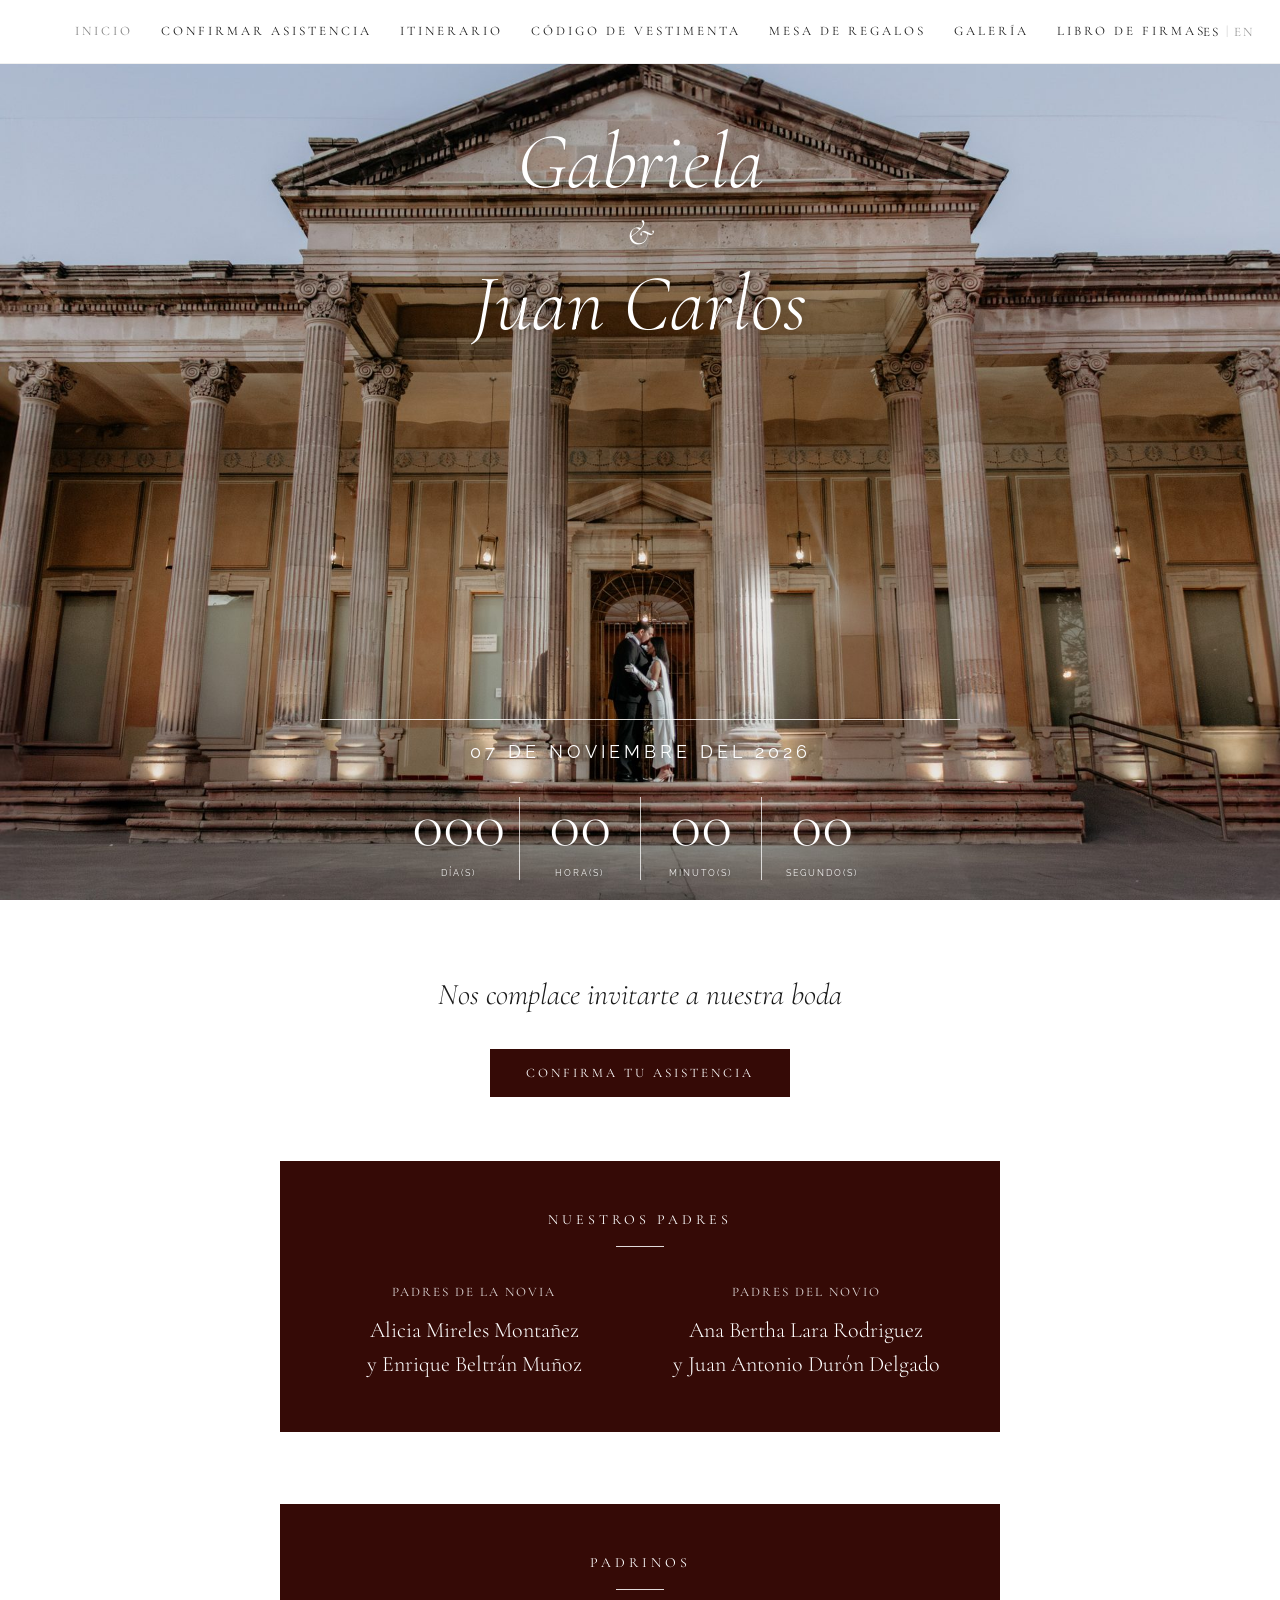
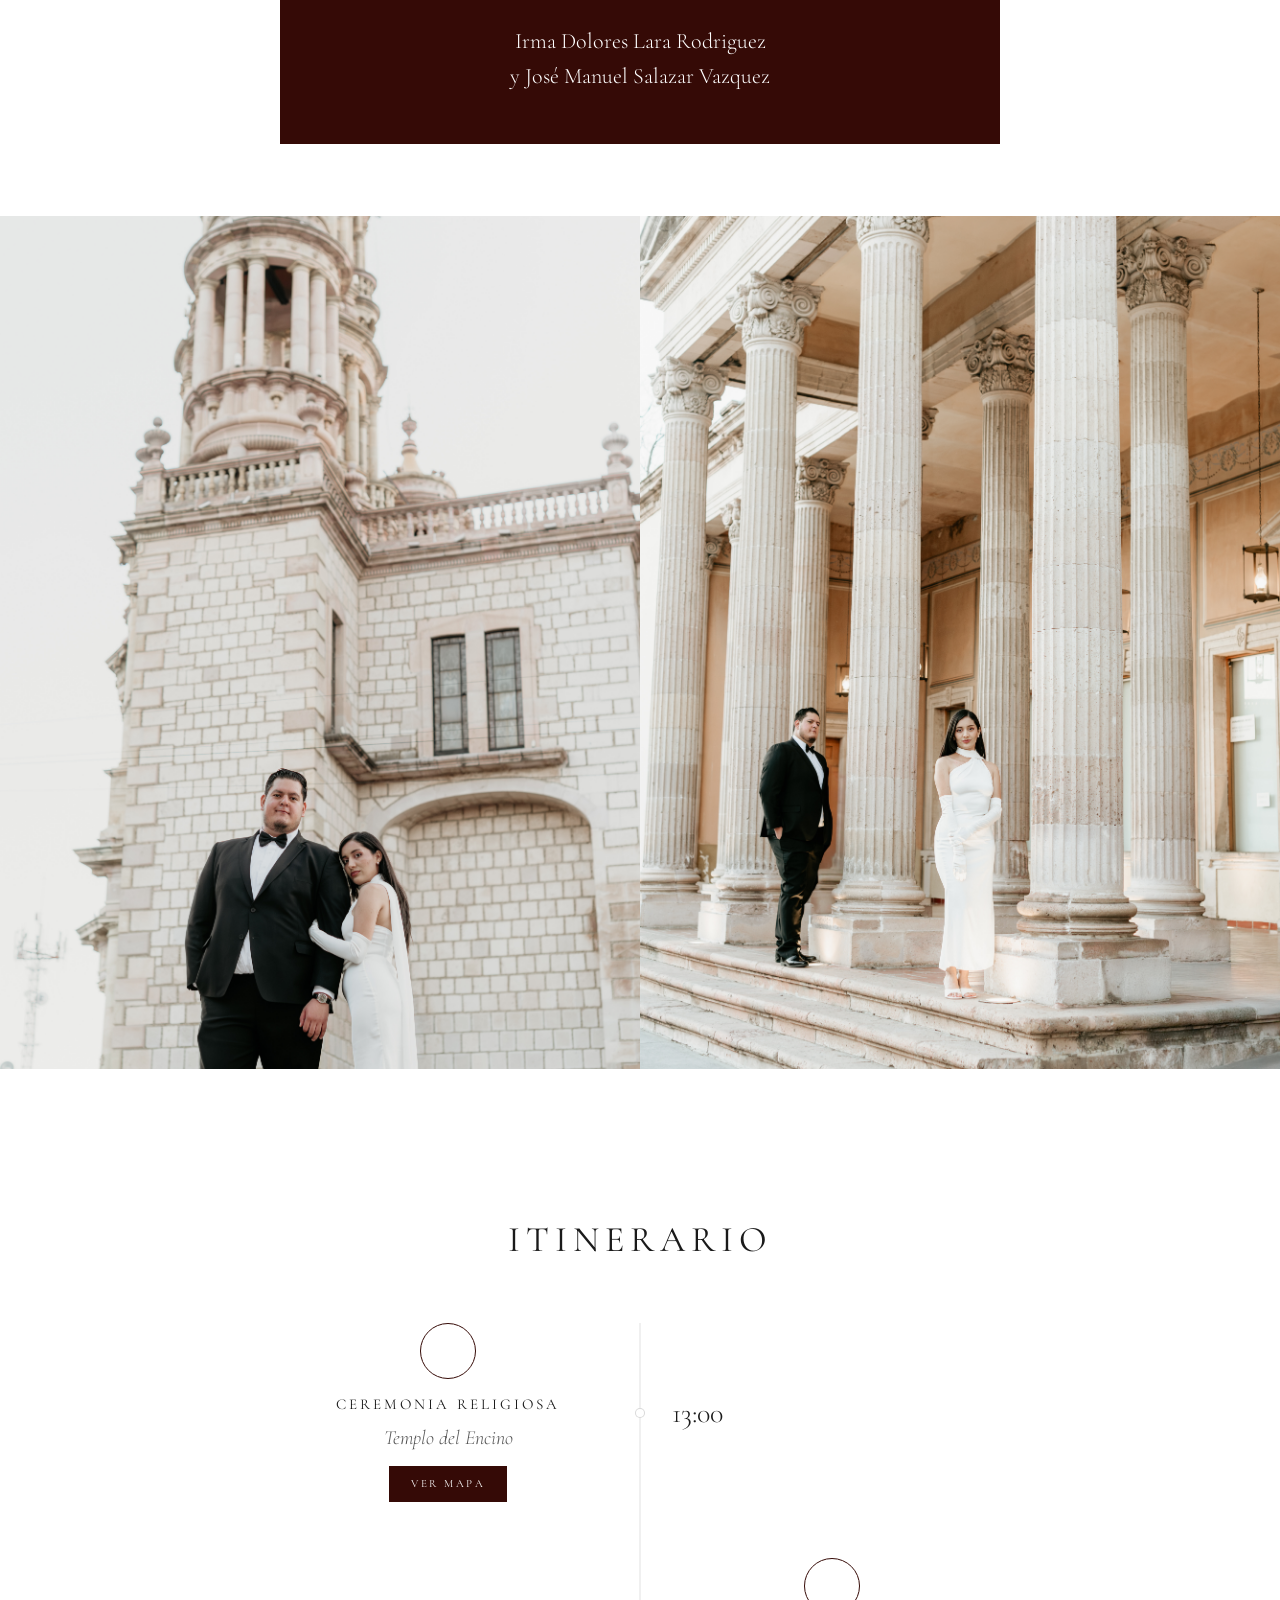
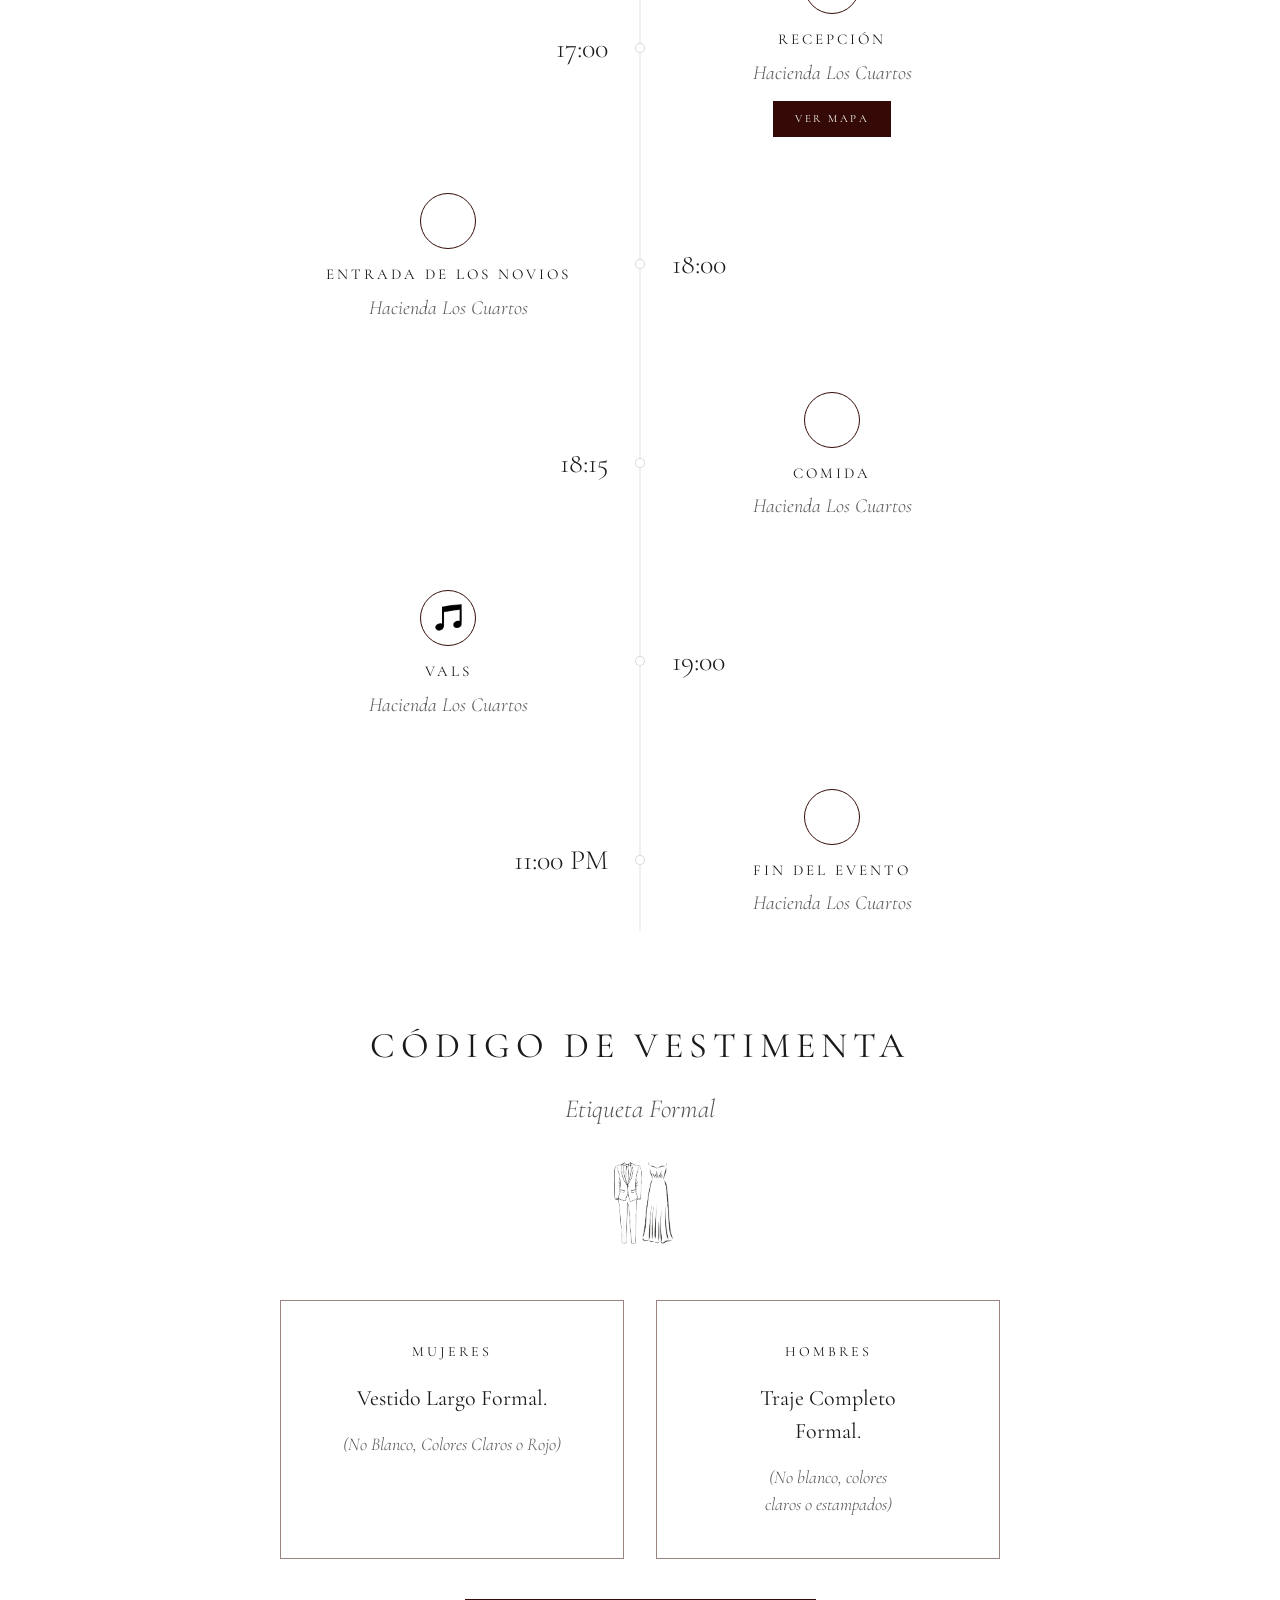
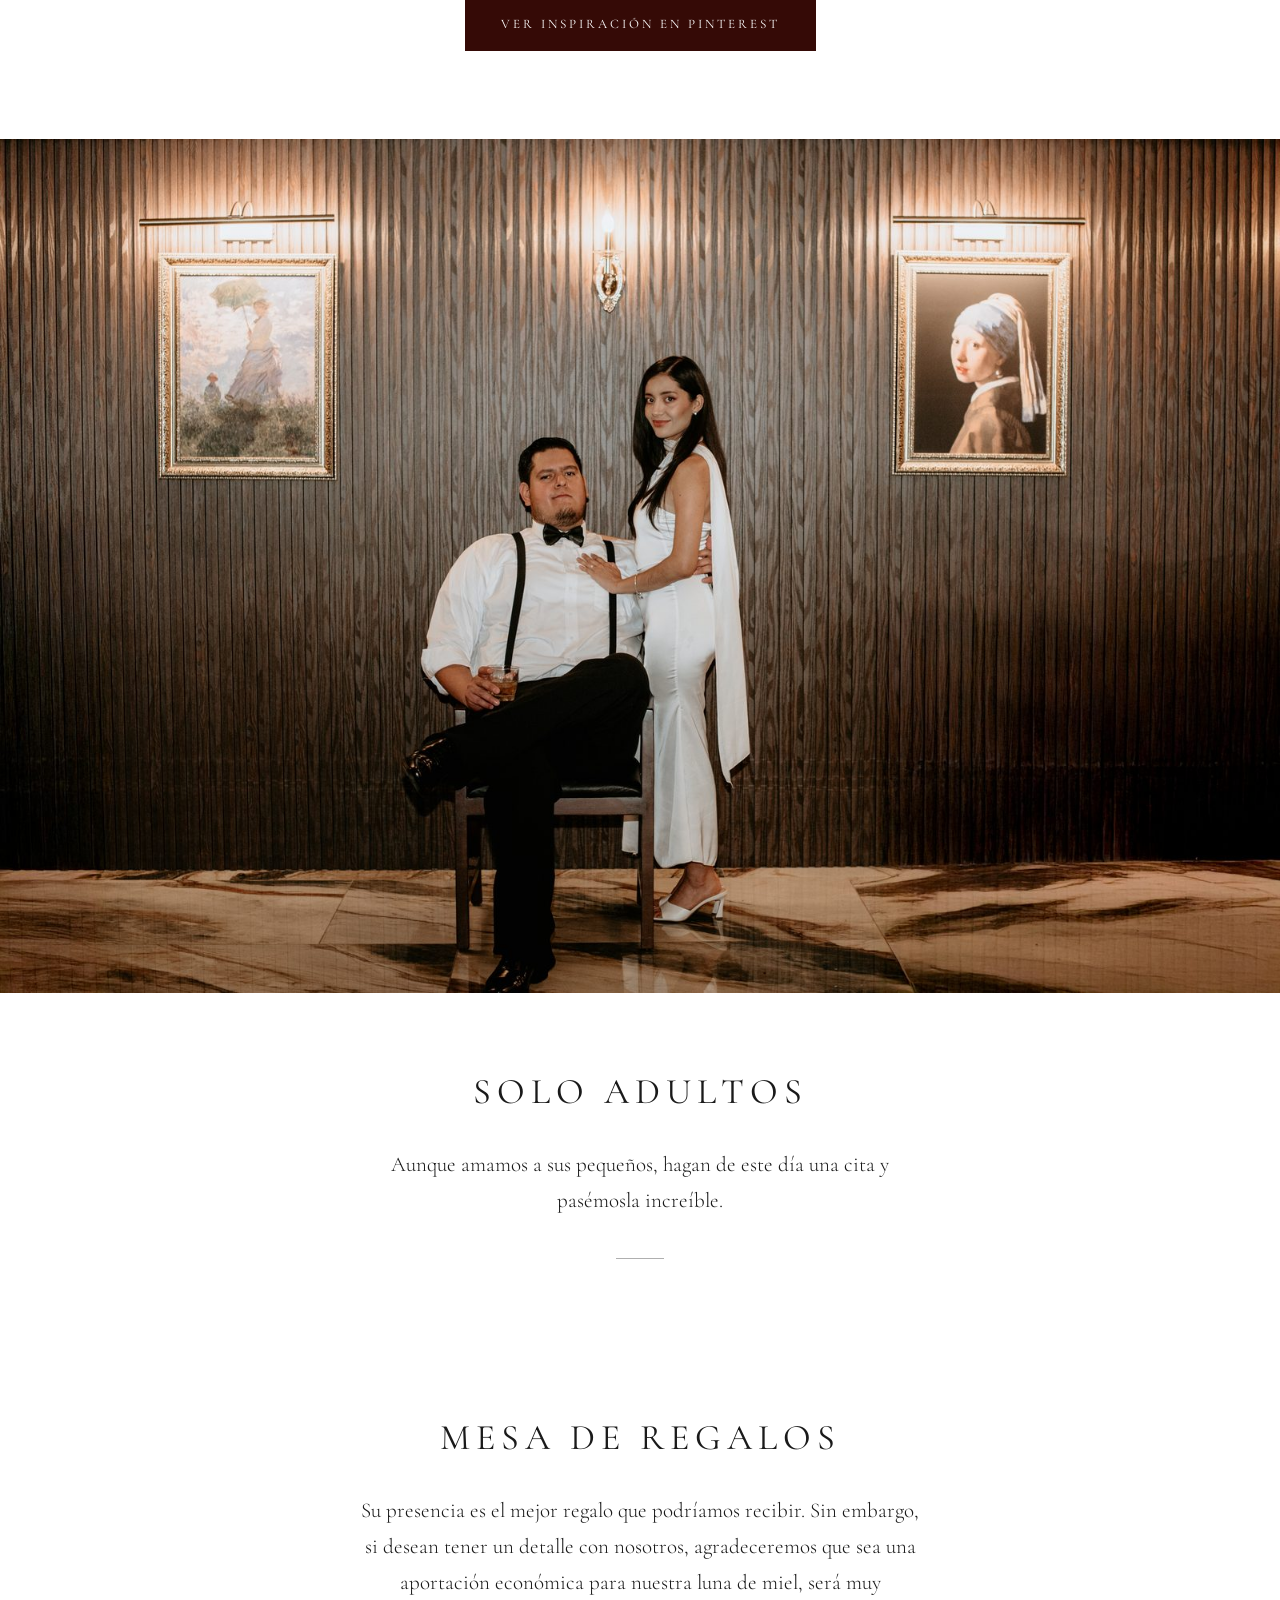
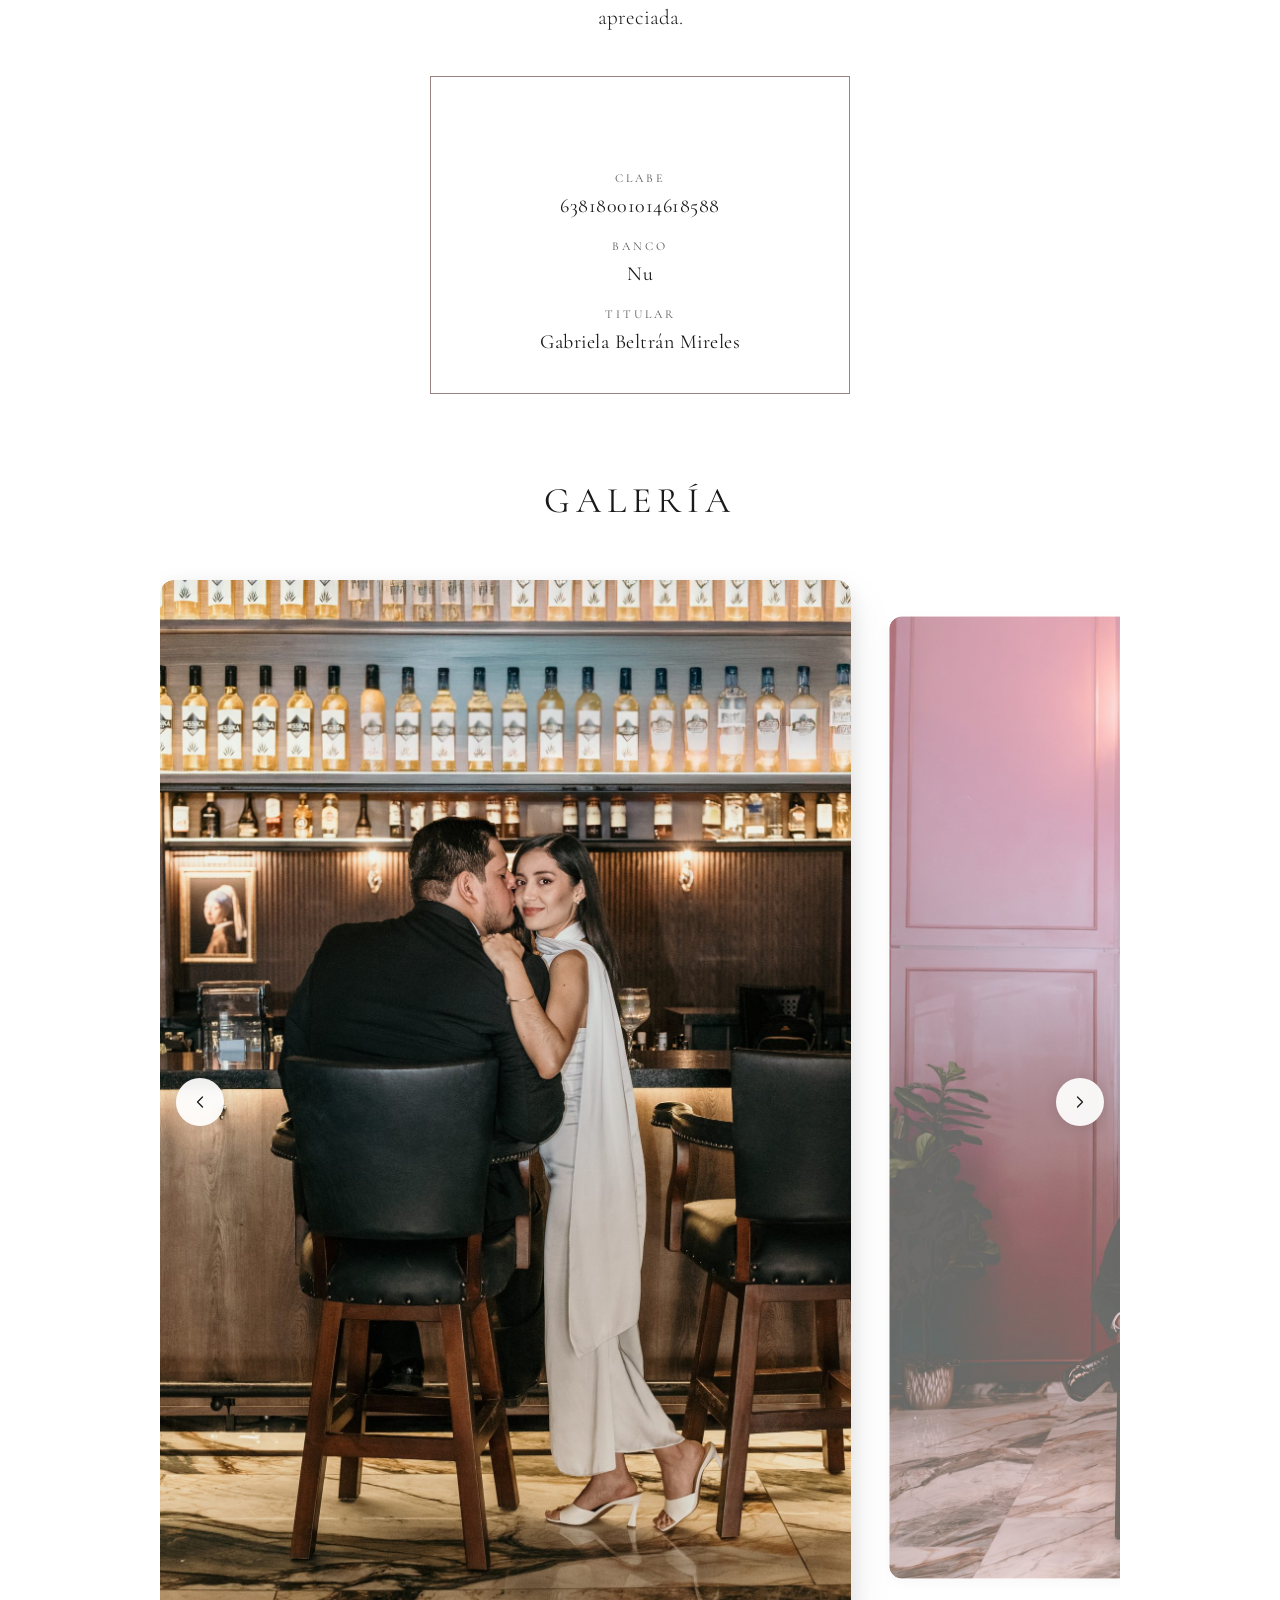
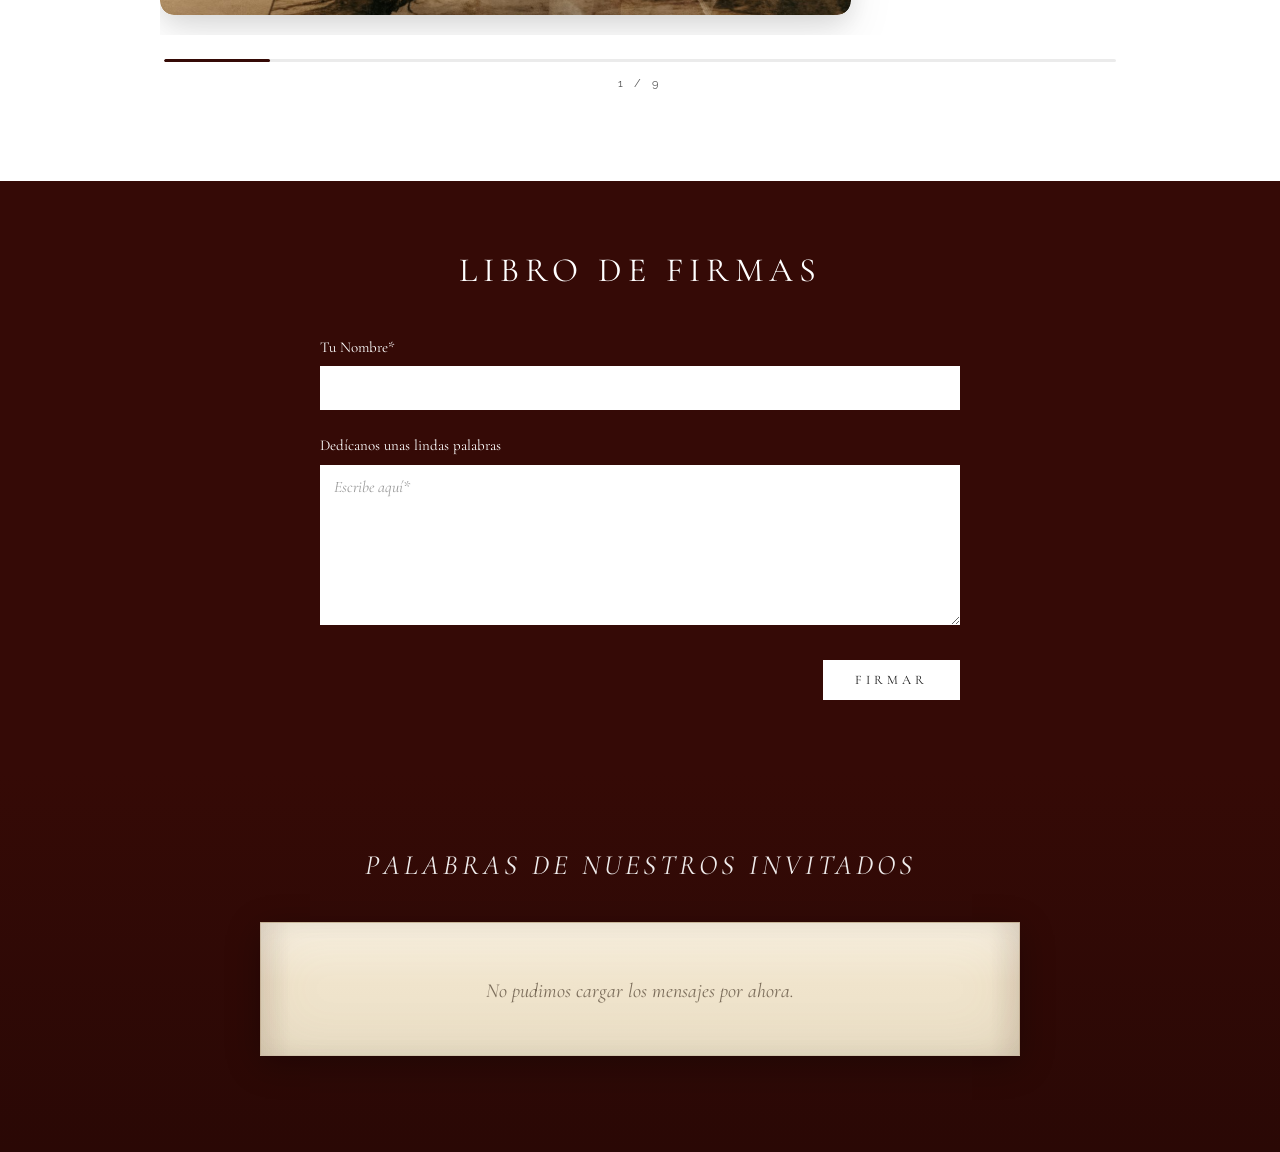
==== commit 42d92267: "Deleting whitespace and adding icon" ====
--- a/index.html
+++ b/index.html
@@ -4,6 +4,8 @@
   <meta charset="UTF-8">
   <meta name="viewport" content="width=device-width, initial-scale=1.0">
   <title>Gabriela & Juan Carlos – 07.11.2026</title>
+  <link rel="icon" href="Assets/icons/page_icon.png" type="image/png">
+  <link rel="apple-touch-icon" href="Assets/icons/page_icon.png">
   <link rel="preconnect" href="https://fonts.googleapis.com">
   <link rel="preconnect" href="https://fonts.gstatic.com" crossorigin>
   <link href="https://fonts.googleapis.com/css2?family=Cormorant+Garamond:ital,wght@0,300;0,400;0,600;1,300;1,400&family=Raleway:wght@300;400;500&display=swap" rel="stylesheet">
@@ -88,7 +90,7 @@
     </section>
 
     <section class="rsvp-section" id="confirmar-asistencia">
-      <p class="rsvp-invite" id="rsvp-invite" data-i18n="rsvp.inviteDefault">Nos complace invitarte a nuestra boda</p>
+      <p class="rsvp-invite" id="rsvp-invite"><span id="rsvp-guest-name"></span><span id="rsvp-invite-text" data-i18n="rsvp.inviteDefault">Nos complace invitarte a nuestra boda</span></p>
       <button type="button" class="rsvp-btn" id="rsvp-btn" data-i18n="rsvp.btn">Confirma tu asistencia</button>
     </section>
 
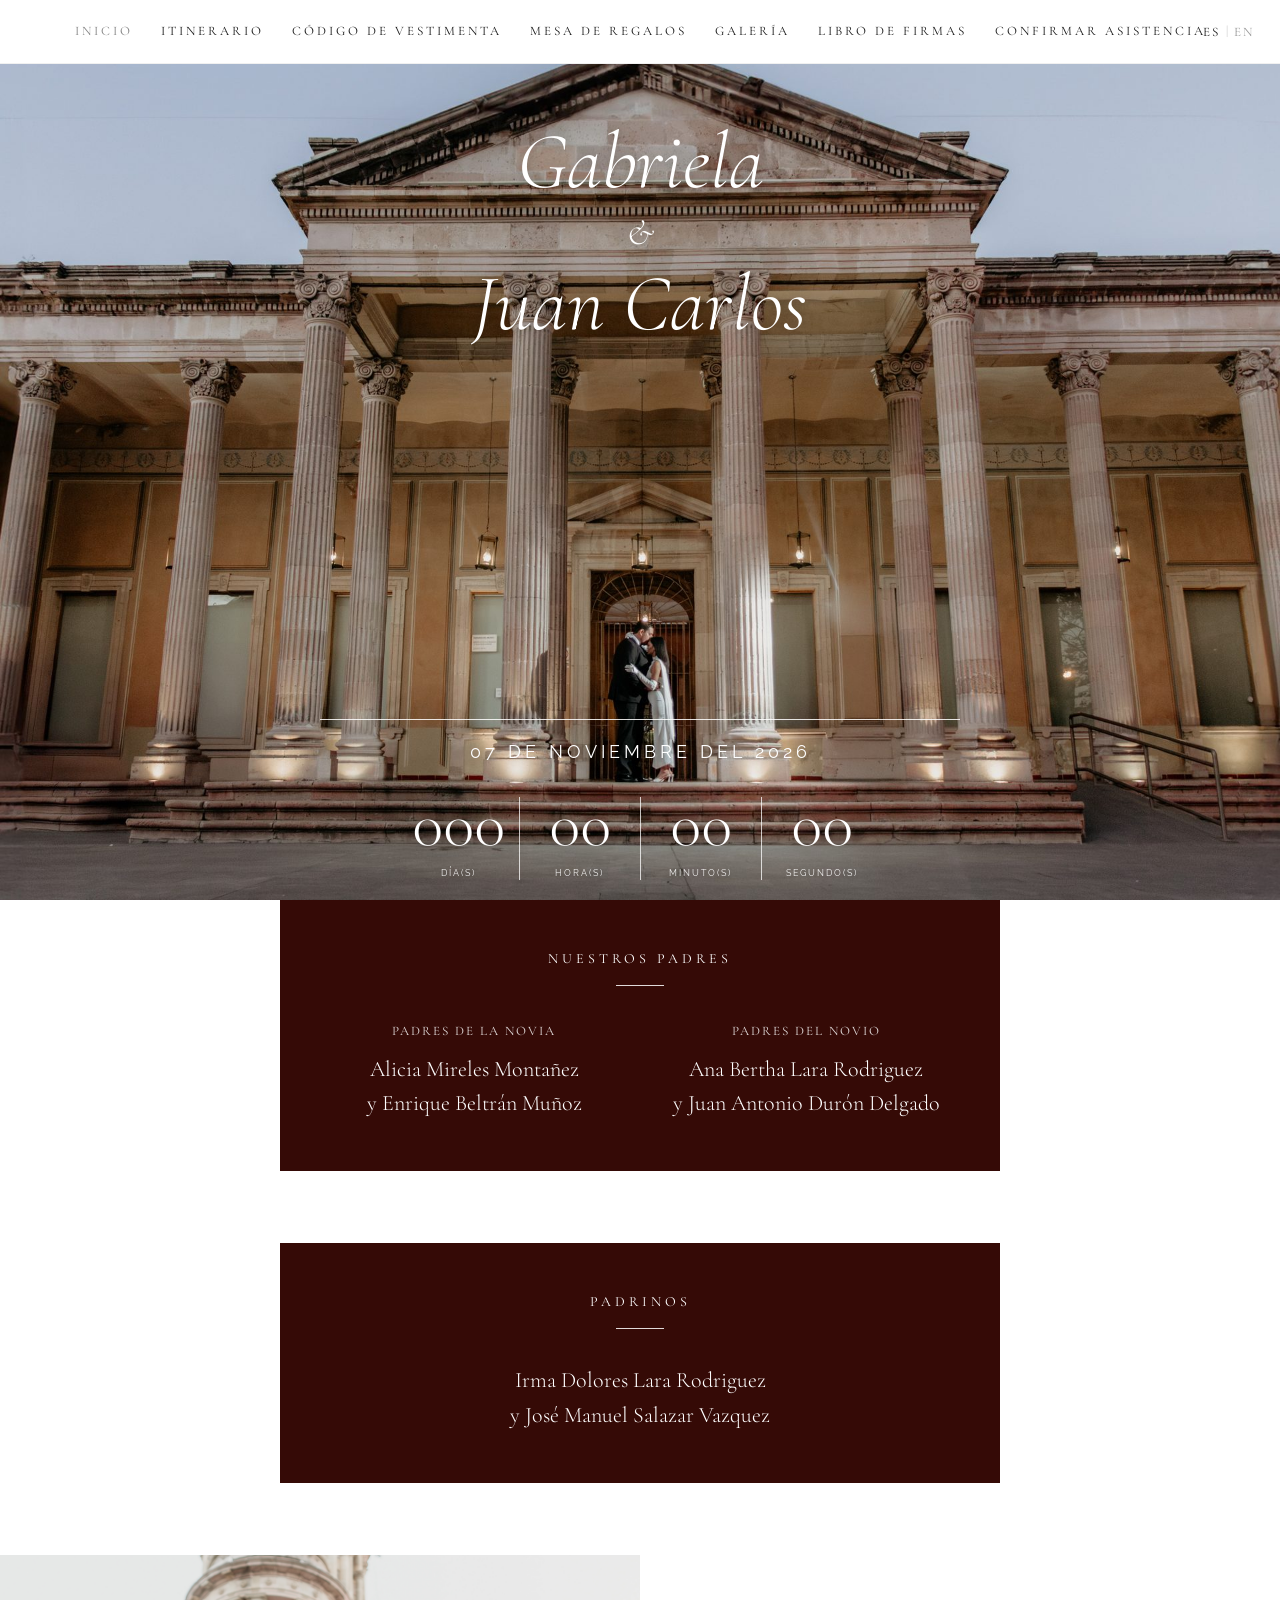
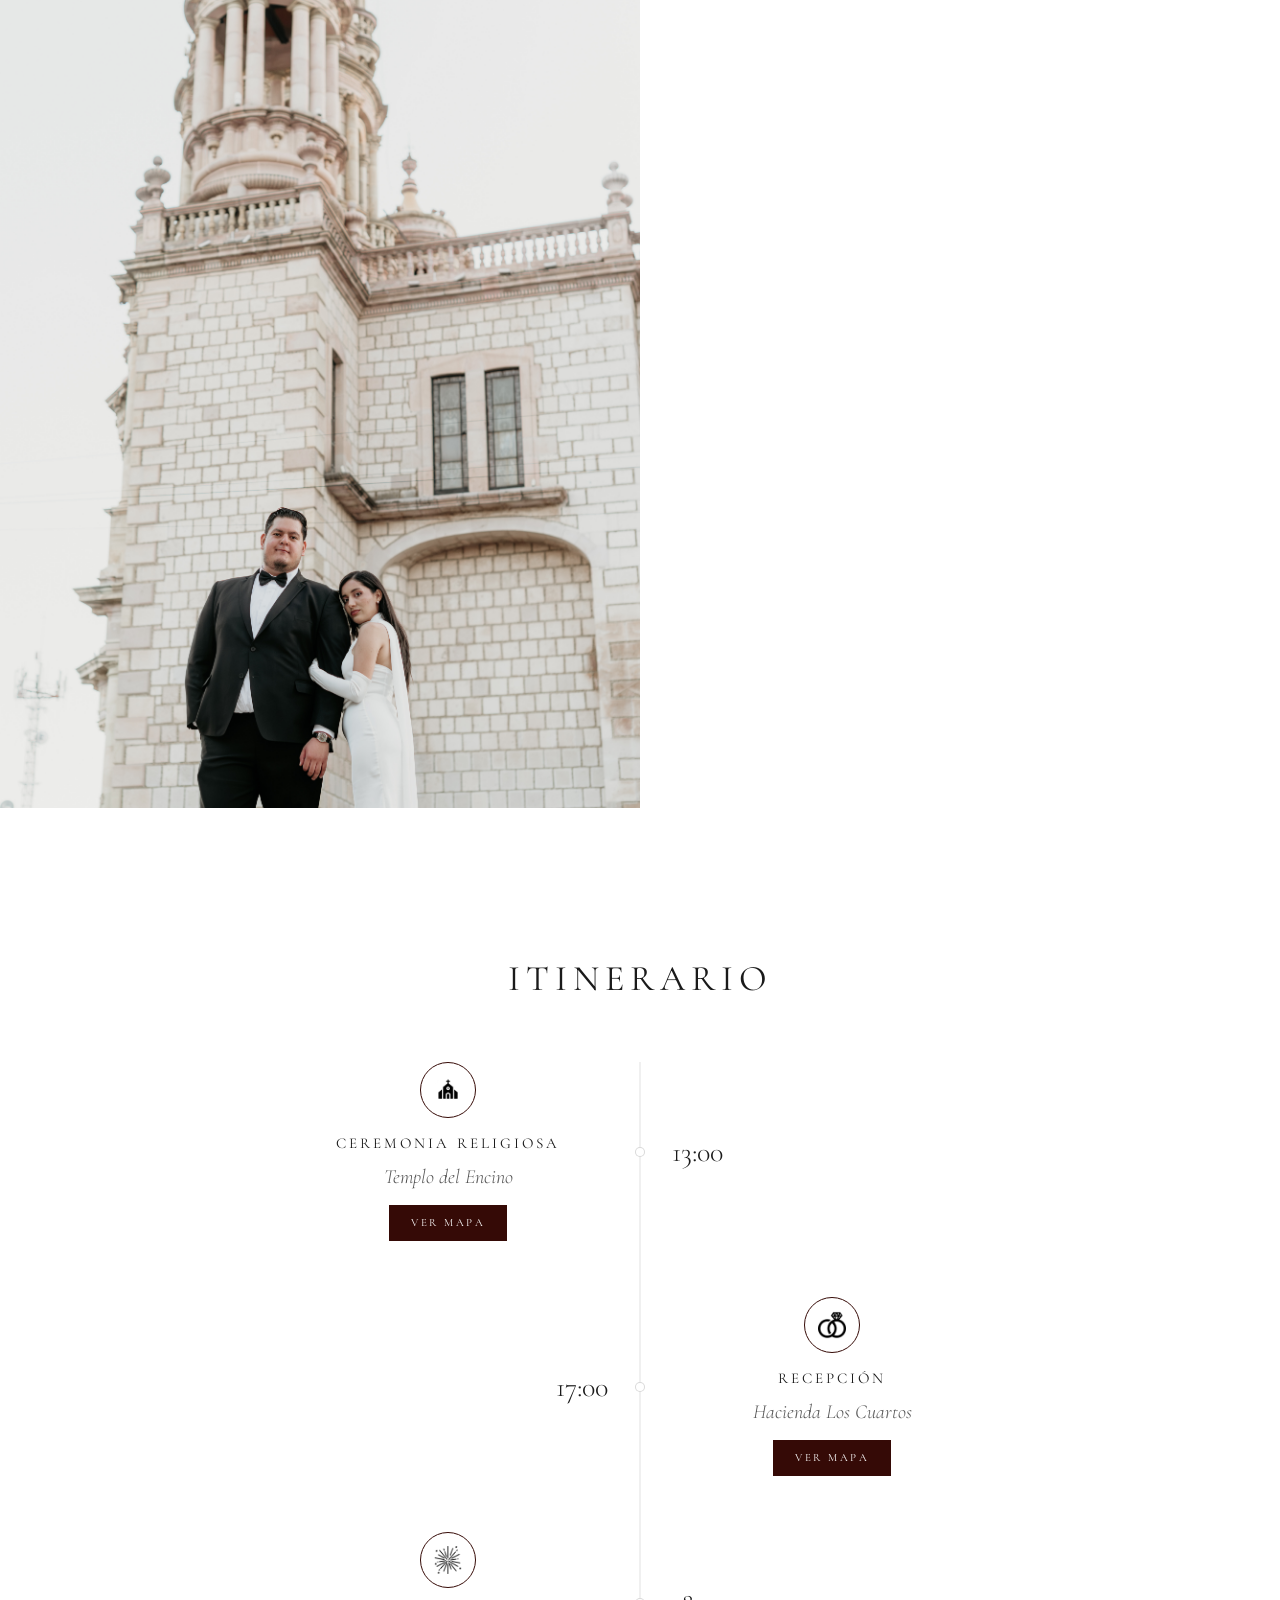
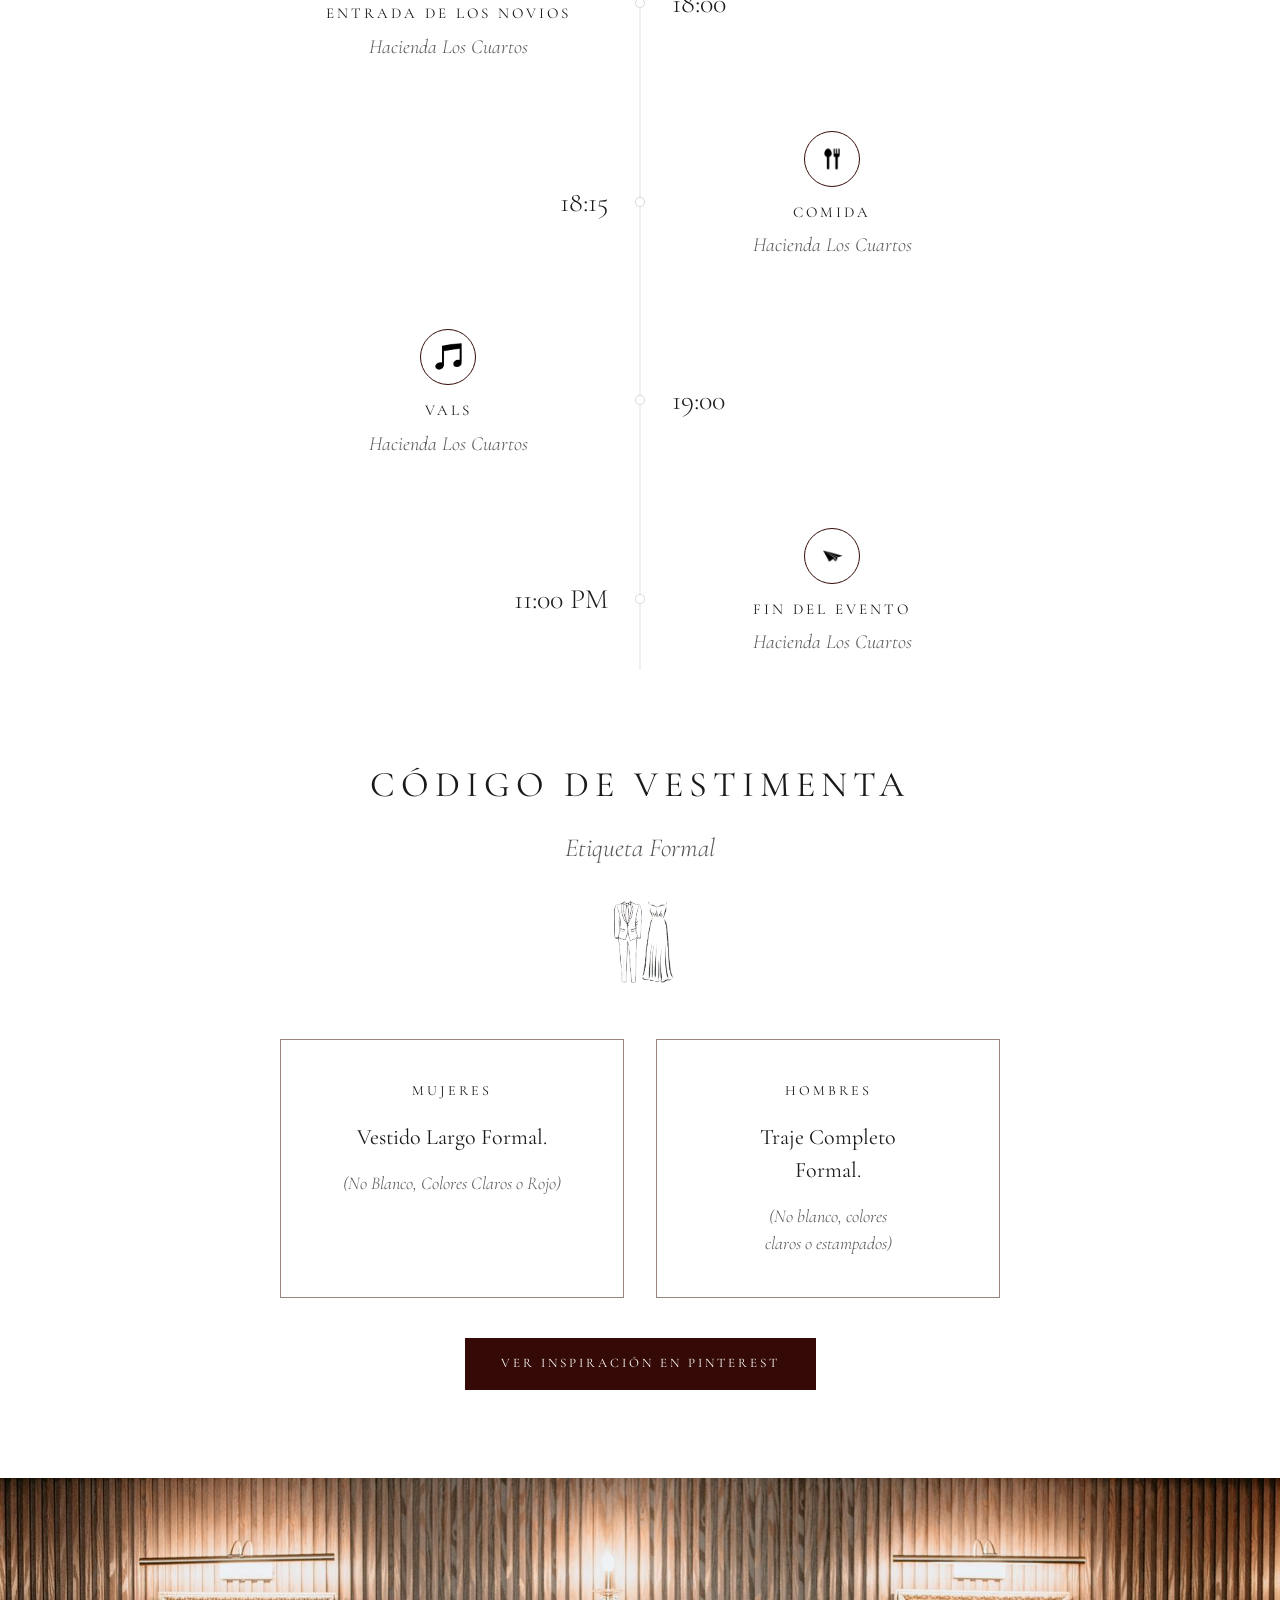
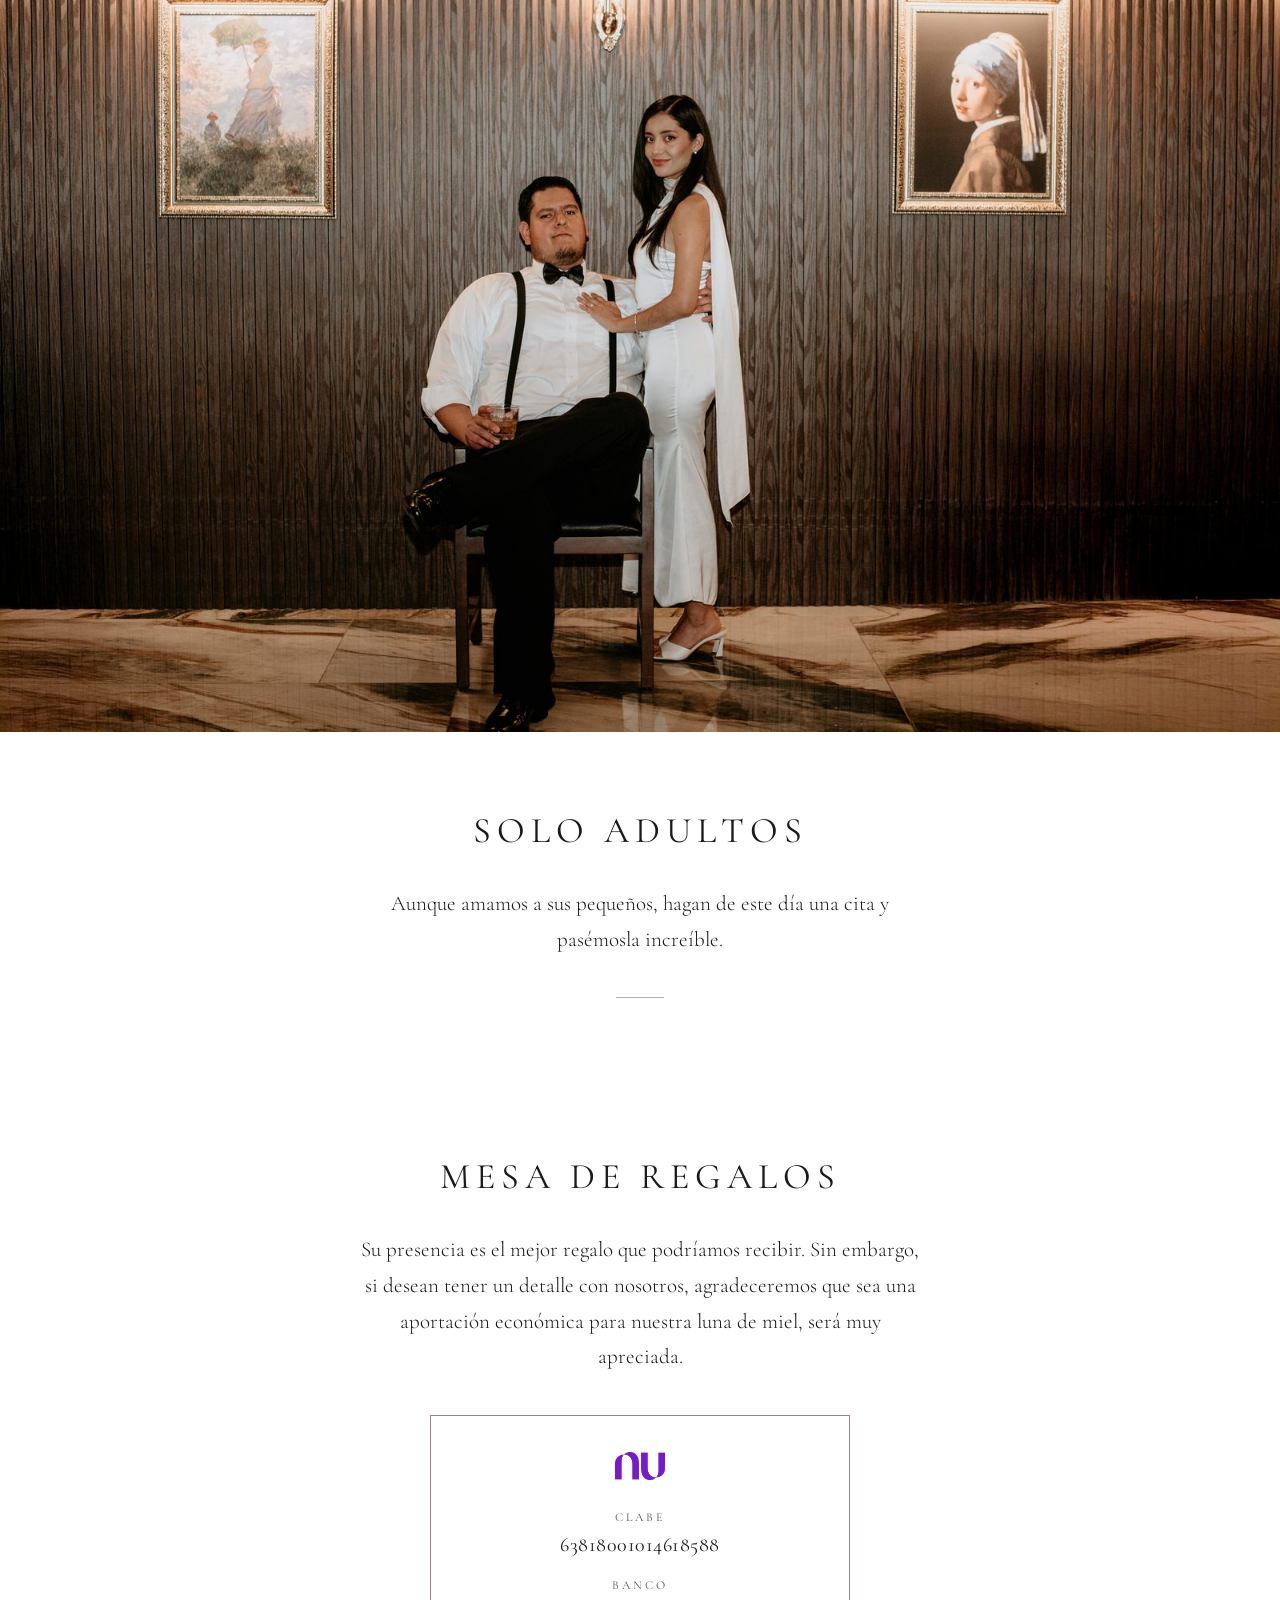
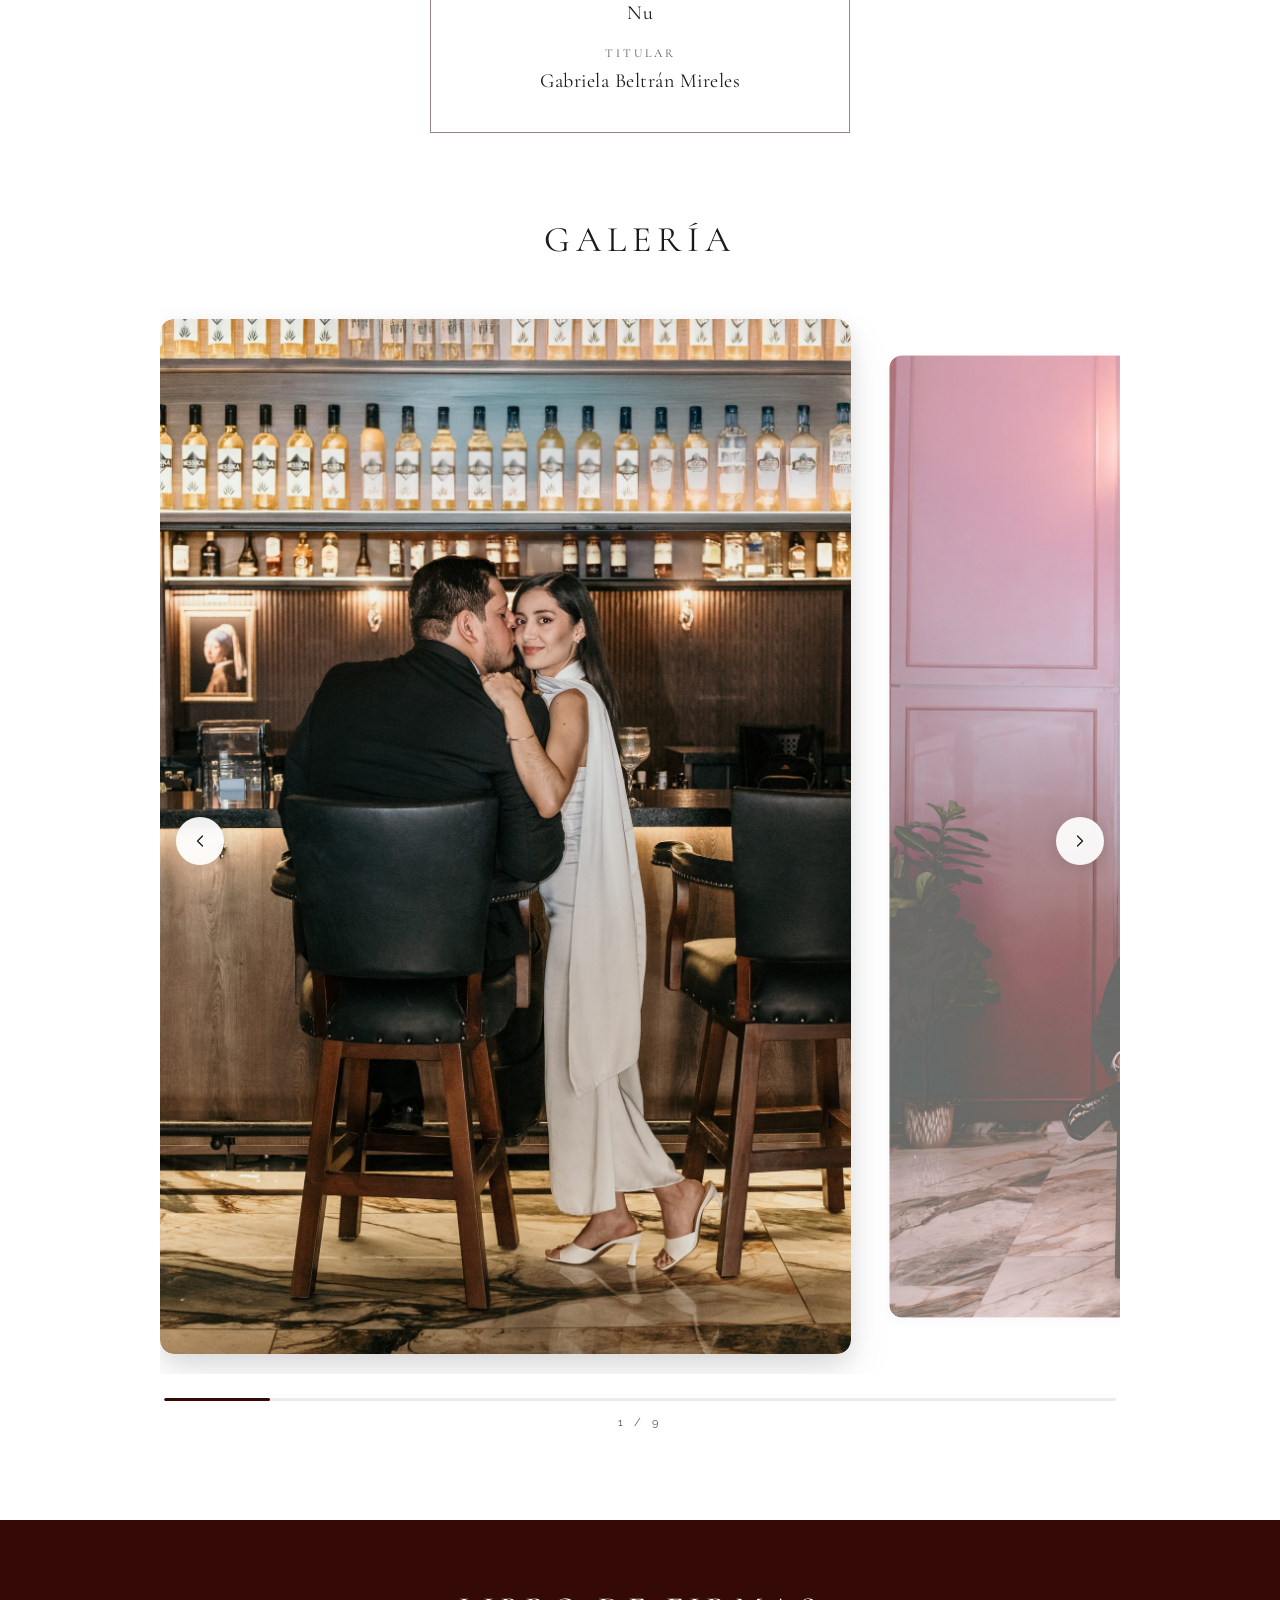
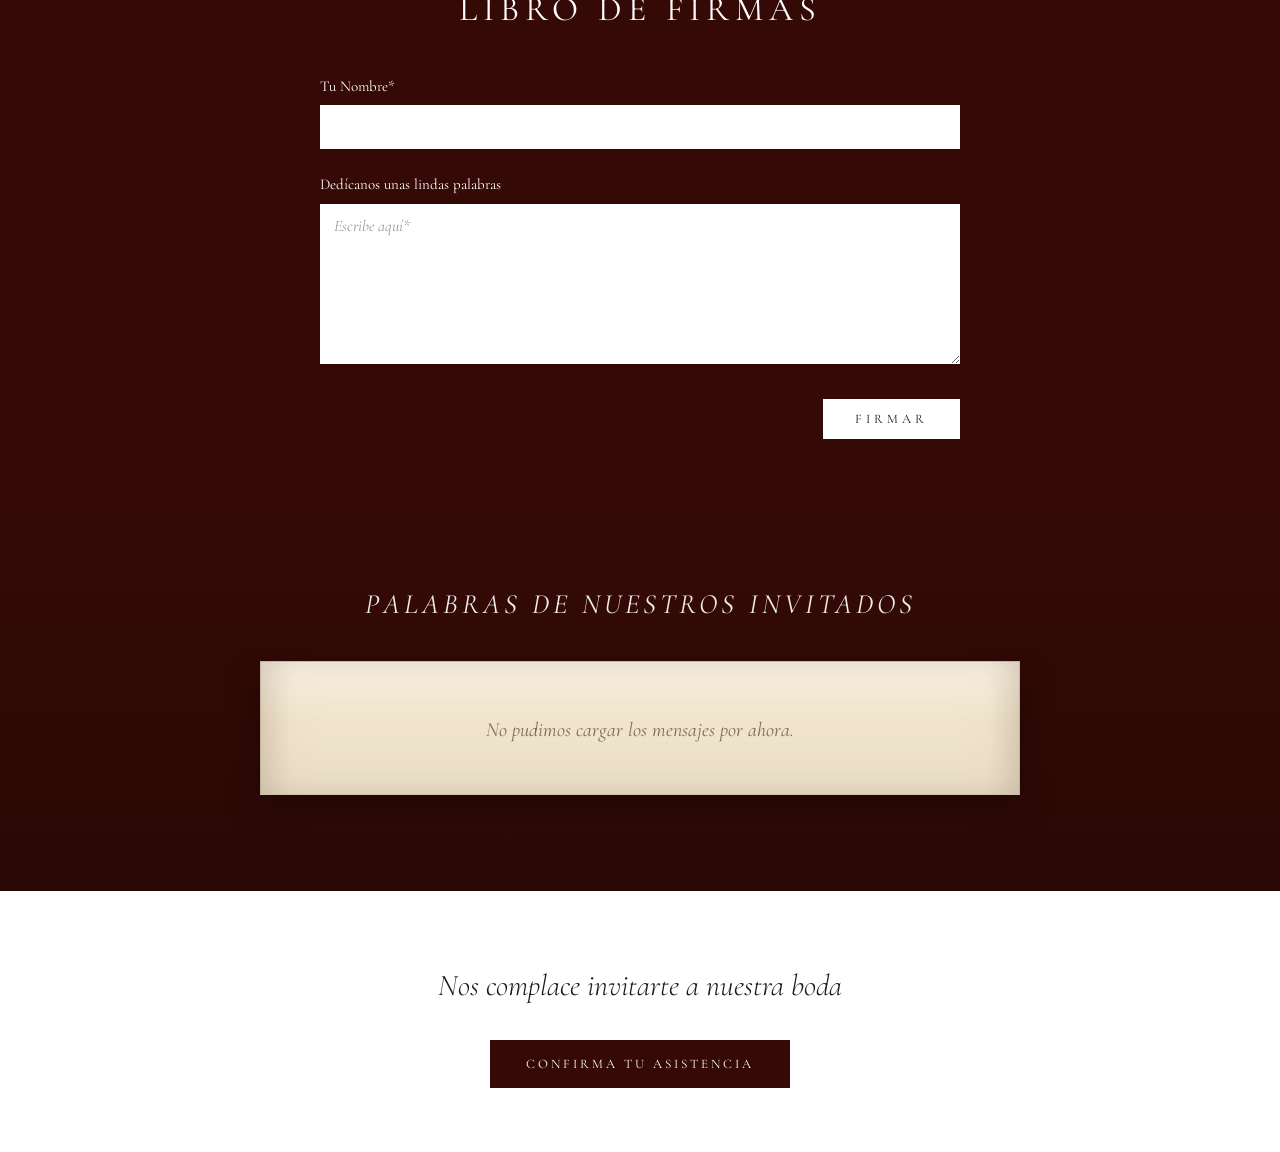
==== commit bedb52cd: "Moving Confirmation button" ====
--- a/index.html
+++ b/index.html
@@ -24,12 +24,12 @@
     <nav class="navbar-menu" id="nav-menu" data-i18n-aria="nav.sections" aria-label="Secciones de la invitación">
       <ul class="navbar-list">
         <li><a href="#inicio" class="nav-link active" data-i18n="nav.home">Inicio</a></li>
-        <li><a href="#confirmar-asistencia" class="nav-link" data-i18n="nav.rsvp">Confirmar asistencia</a></li>
         <li><a href="#itinerario" class="nav-link" data-i18n="nav.itinerary">Itinerario</a></li>
         <li><a href="#codigo-vestimenta" class="nav-link" data-i18n="nav.dresscode">Código de vestimenta</a></li>
         <li><a href="#mesa-regalos" class="nav-link" data-i18n="nav.gifts">Mesa de regalos</a></li>
         <li><a href="#galeria" class="nav-link" data-i18n="nav.gallery">Galería</a></li>
         <li><a href="#libro-firmas" class="nav-link" data-i18n="nav.guestbook">Libro de firmas</a></li>
+        <li><a href="#confirmar-asistencia" class="nav-link" data-i18n="nav.rsvp">Confirmar asistencia</a></li>
       </ul>
     </nav>
 
@@ -87,11 +87,6 @@
           </div>
         </div>
       </div>
-    </section>
-
-    <section class="rsvp-section" id="confirmar-asistencia">
-      <p class="rsvp-invite" id="rsvp-invite"><span id="rsvp-guest-name"></span><span id="rsvp-invite-text" data-i18n="rsvp.inviteDefault">Nos complace invitarte a nuestra boda</span></p>
-      <button type="button" class="rsvp-btn" id="rsvp-btn" data-i18n="rsvp.btn">Confirma tu asistencia</button>
     </section>
 
     <section class="parents-section" id="nuestros-padres">
@@ -396,6 +391,11 @@
         </div>
       </div>
     </section>
+
+    <section class="rsvp-section" id="confirmar-asistencia">
+      <p class="rsvp-invite" id="rsvp-invite"><span id="rsvp-guest-name"></span><span id="rsvp-invite-text" data-i18n="rsvp.inviteDefault">Nos complace invitarte a nuestra boda</span></p>
+      <button type="button" class="rsvp-btn" id="rsvp-btn" data-i18n="rsvp.btn">Confirma tu asistencia</button>
+    </section>
   </main>
 
   <div class="rsvp-modal" id="rsvp-modal" hidden>
--- a/css/Styles.css
+++ b/css/Styles.css
@@ -391,7 +391,7 @@
 .rsvp-modal-tickets {
   margin-top: 10px;
   font-family: 'Cormorant Garamond', serif;
-  font-size: 13px;
+  font-size: clamp(17px, 3.5vw, 21px);
   font-weight: 400;
   letter-spacing: 2px;
   text-transform: uppercase;
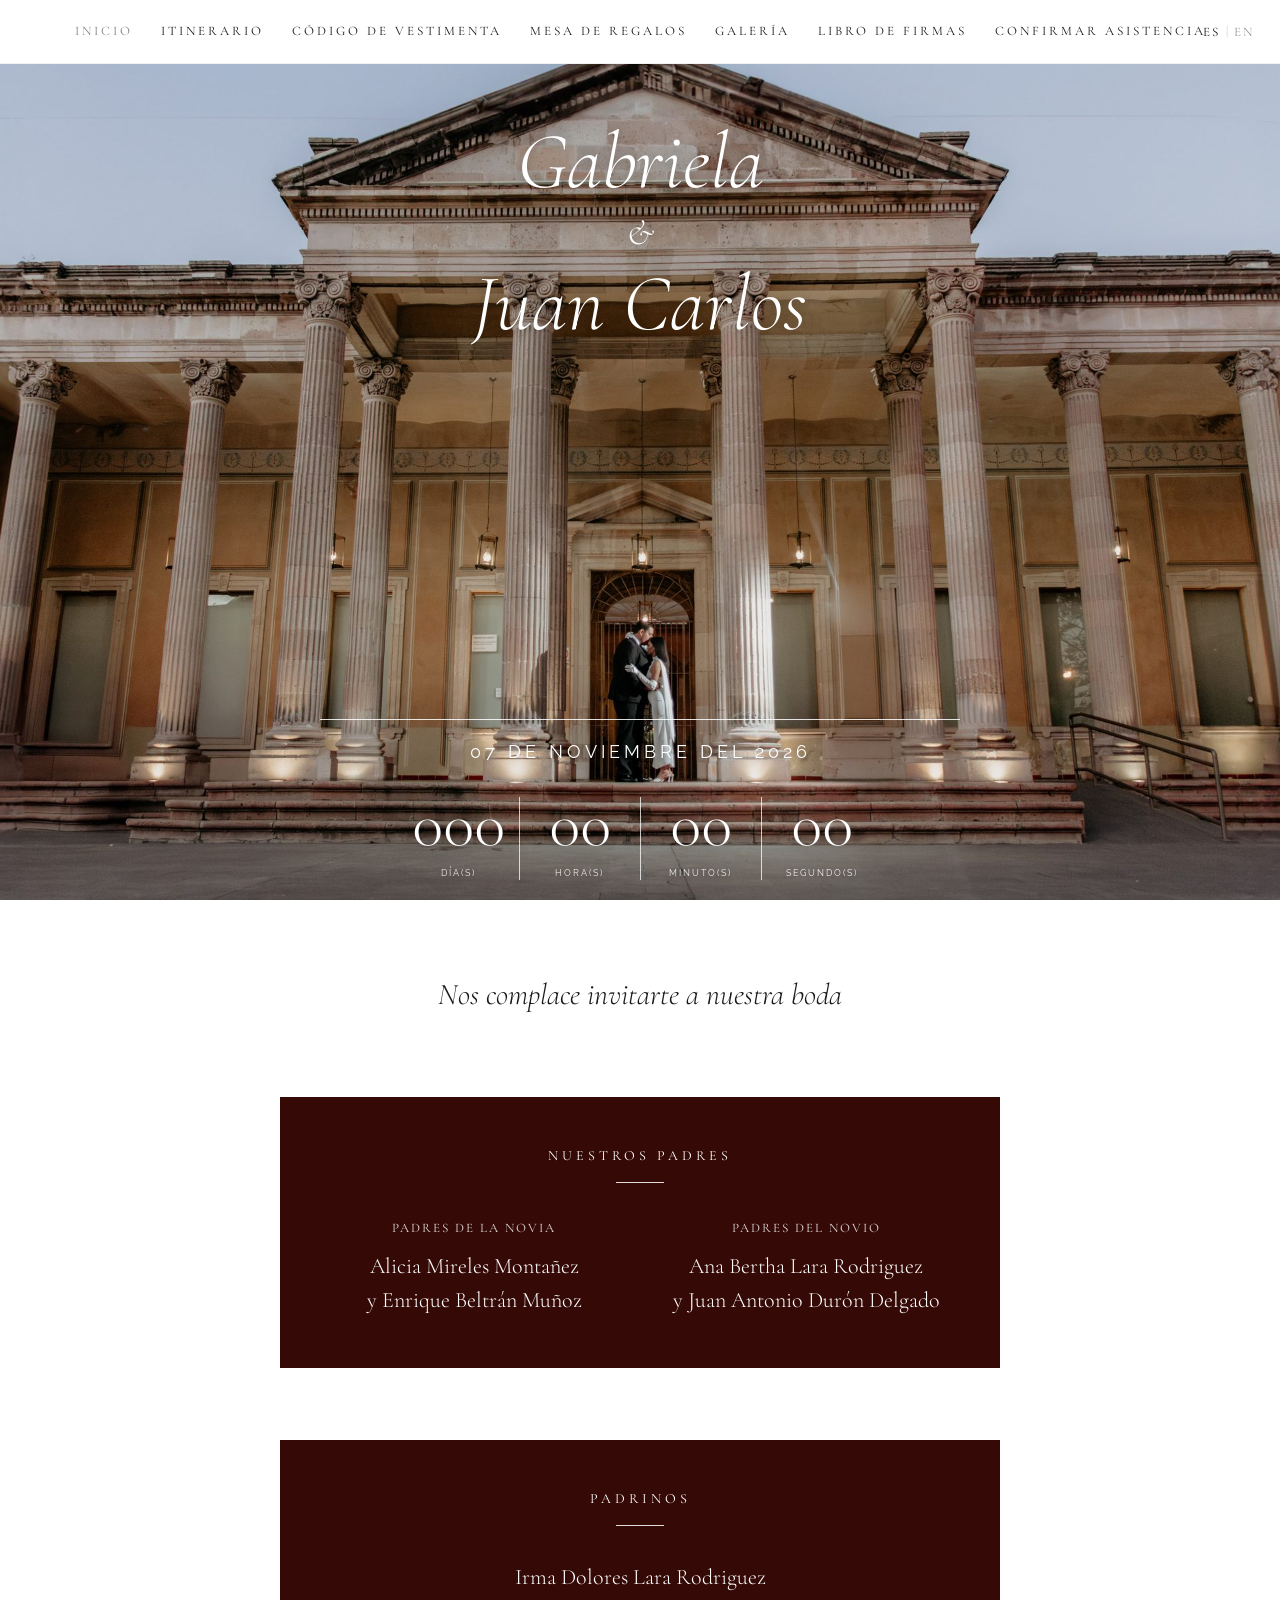
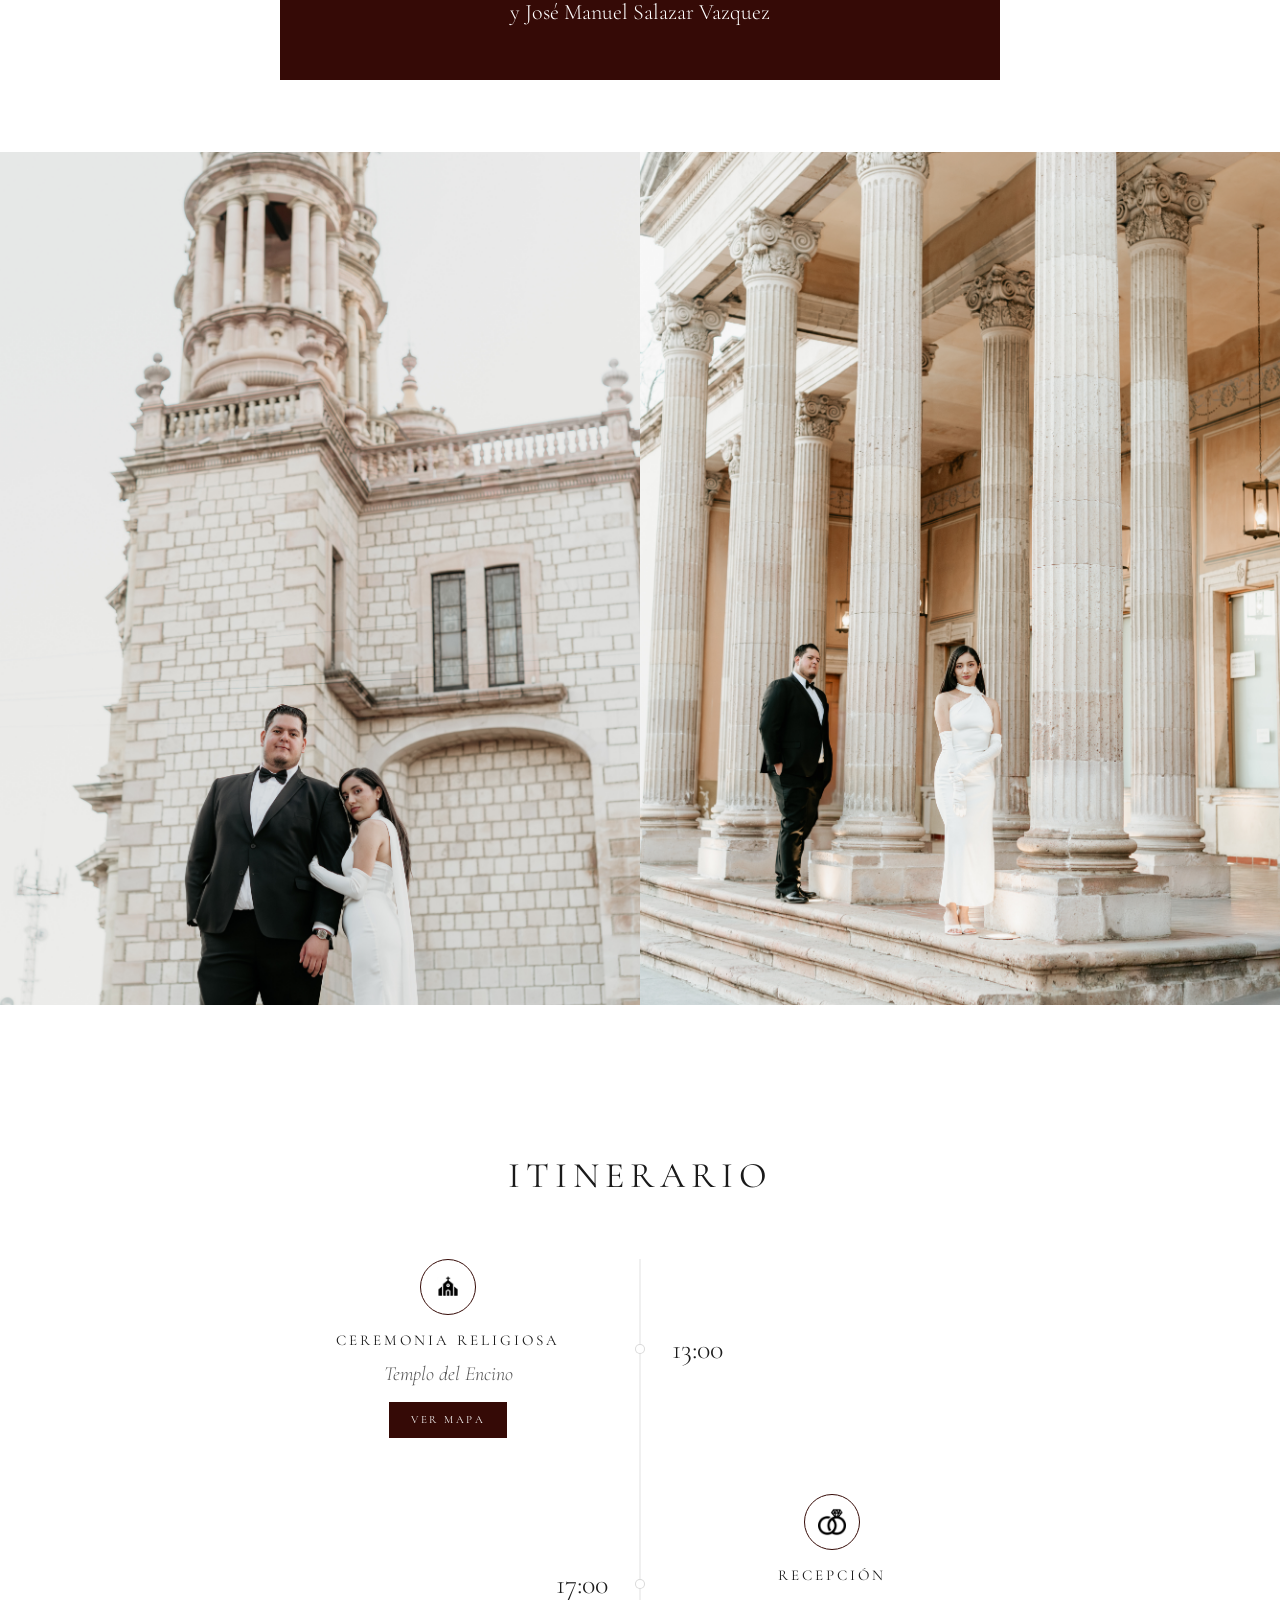
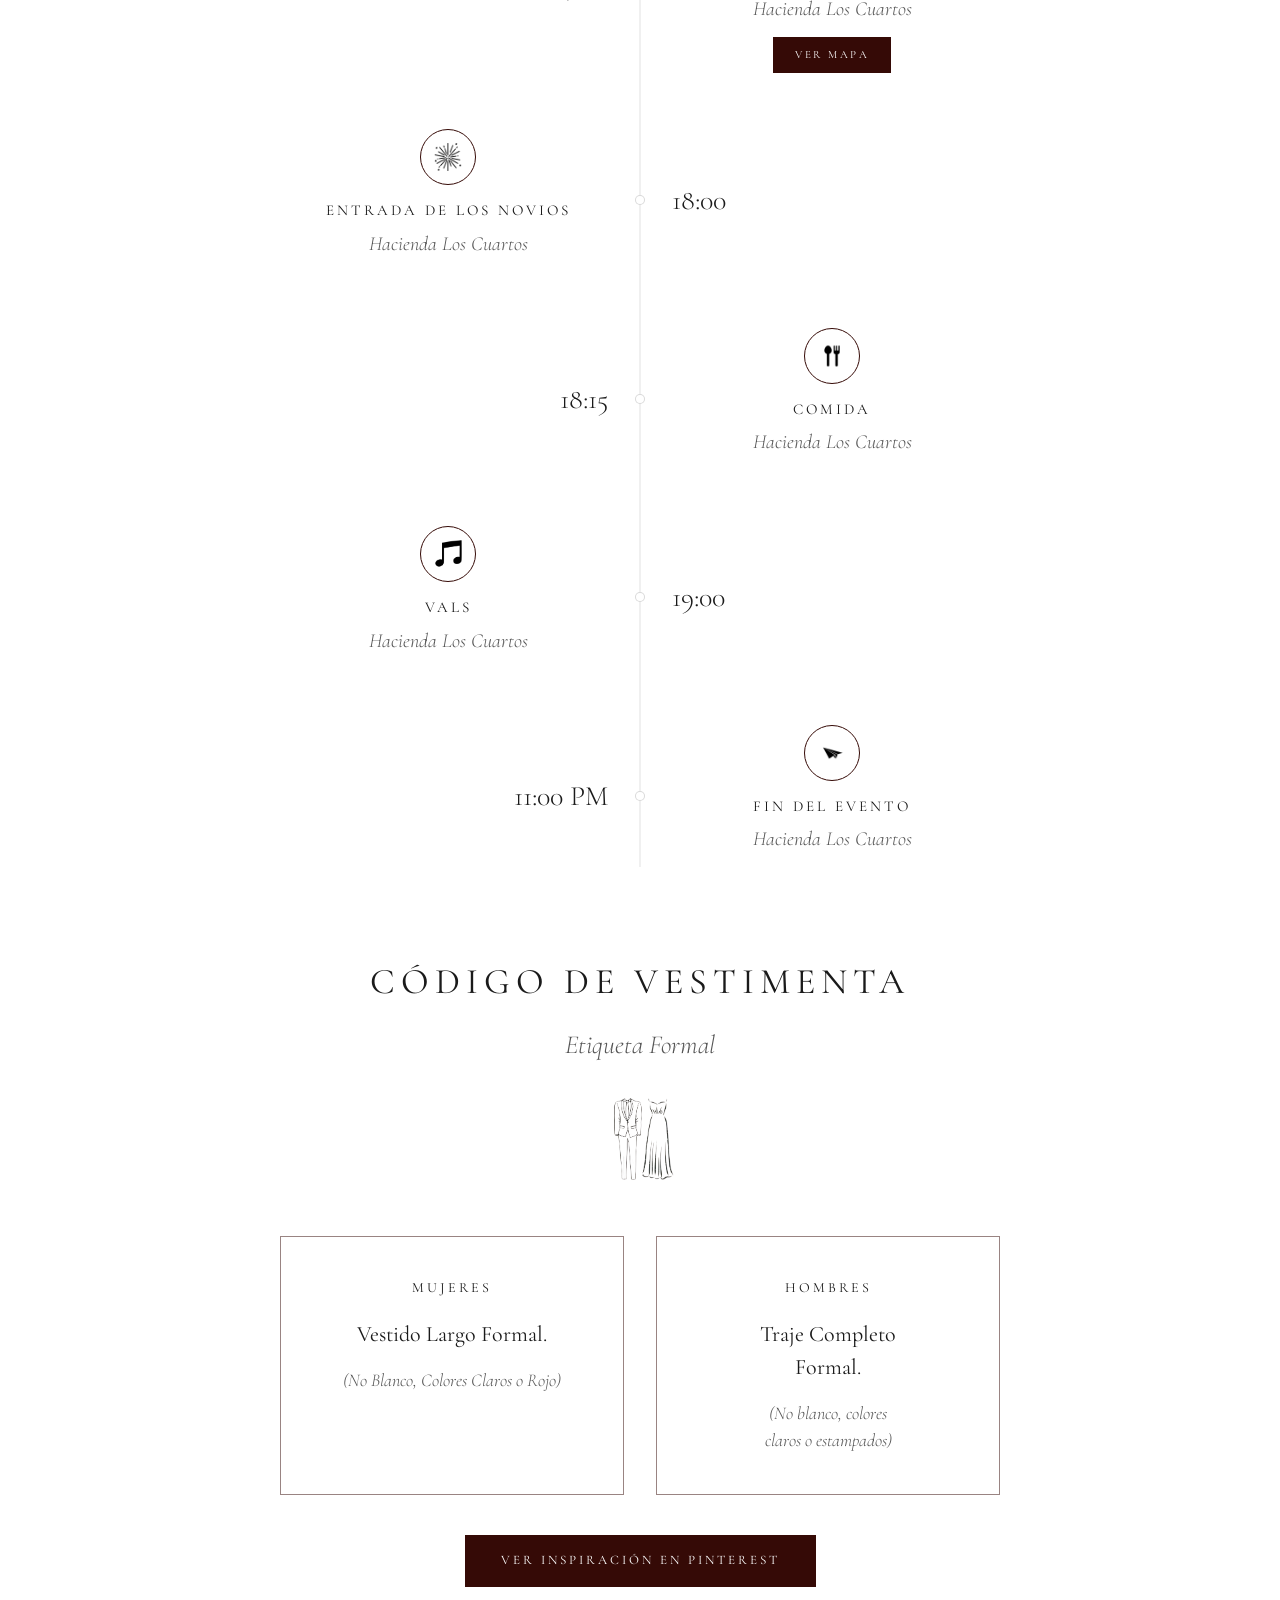
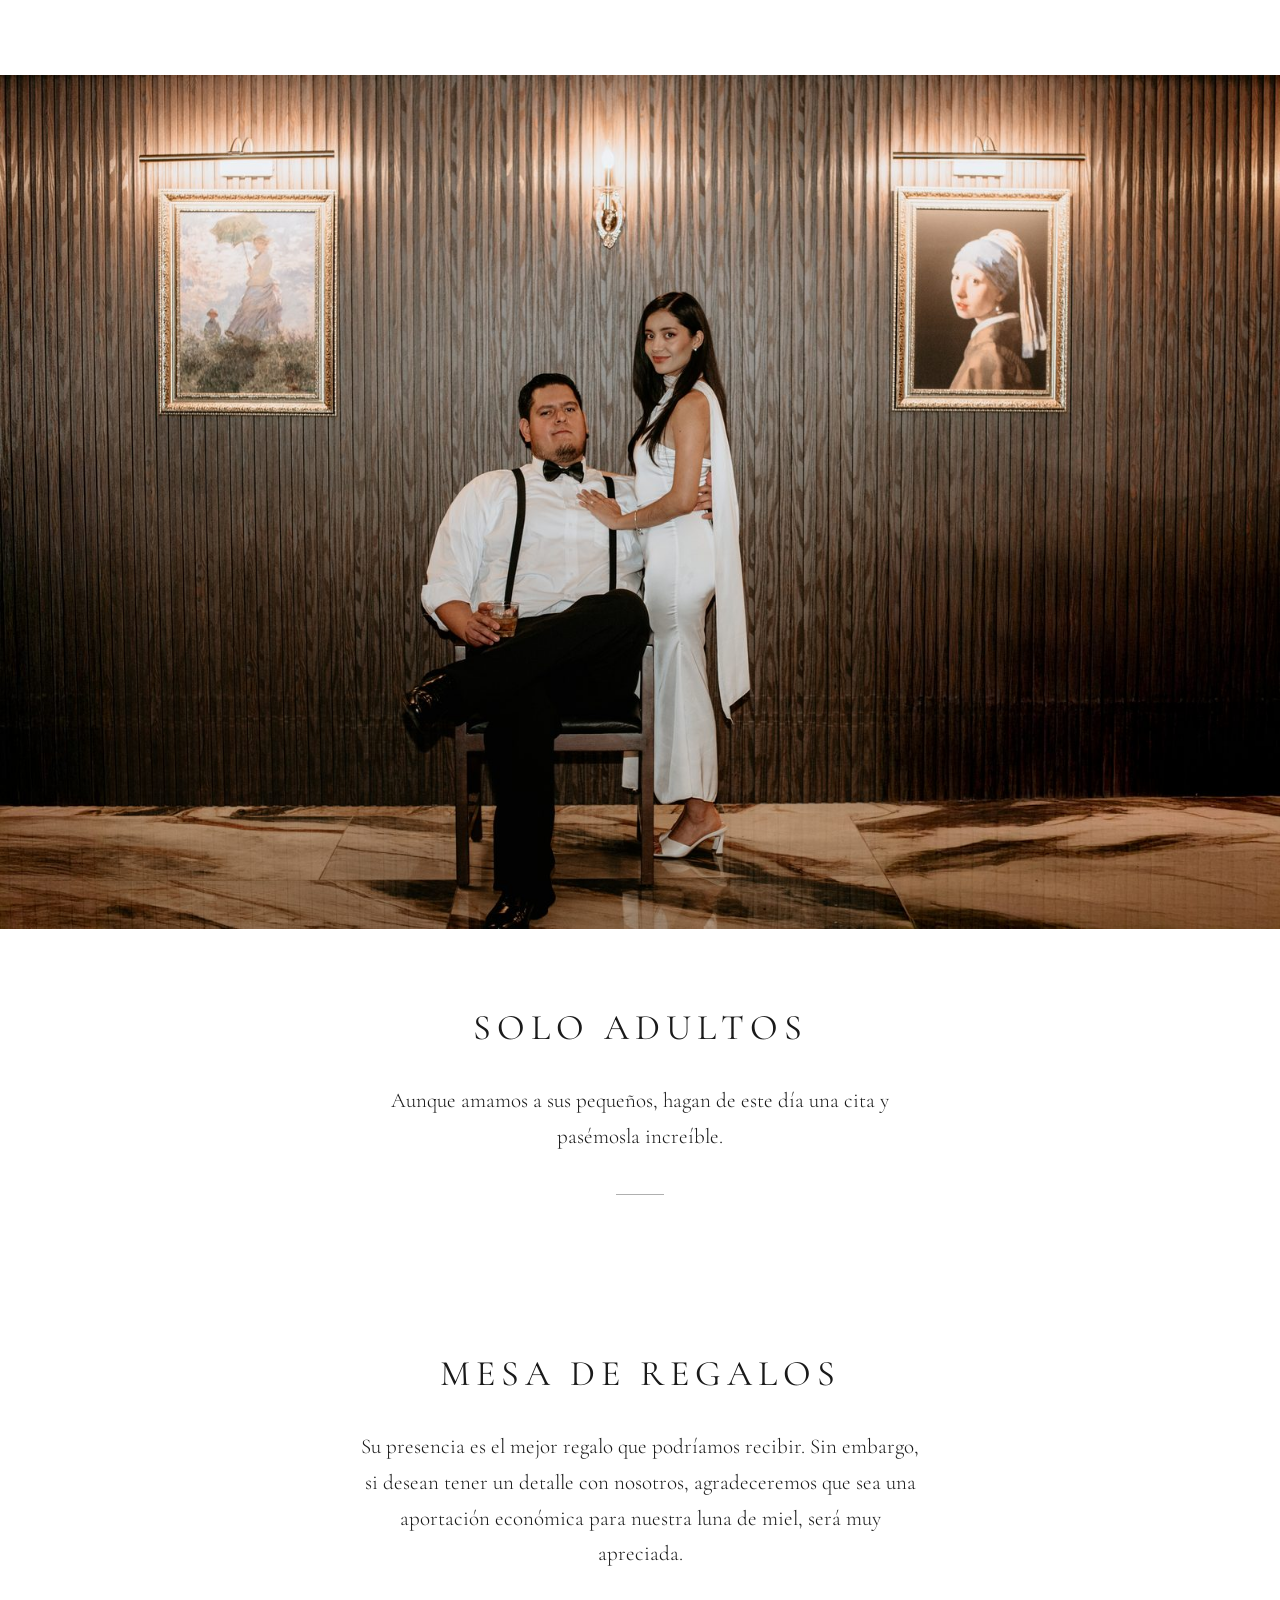
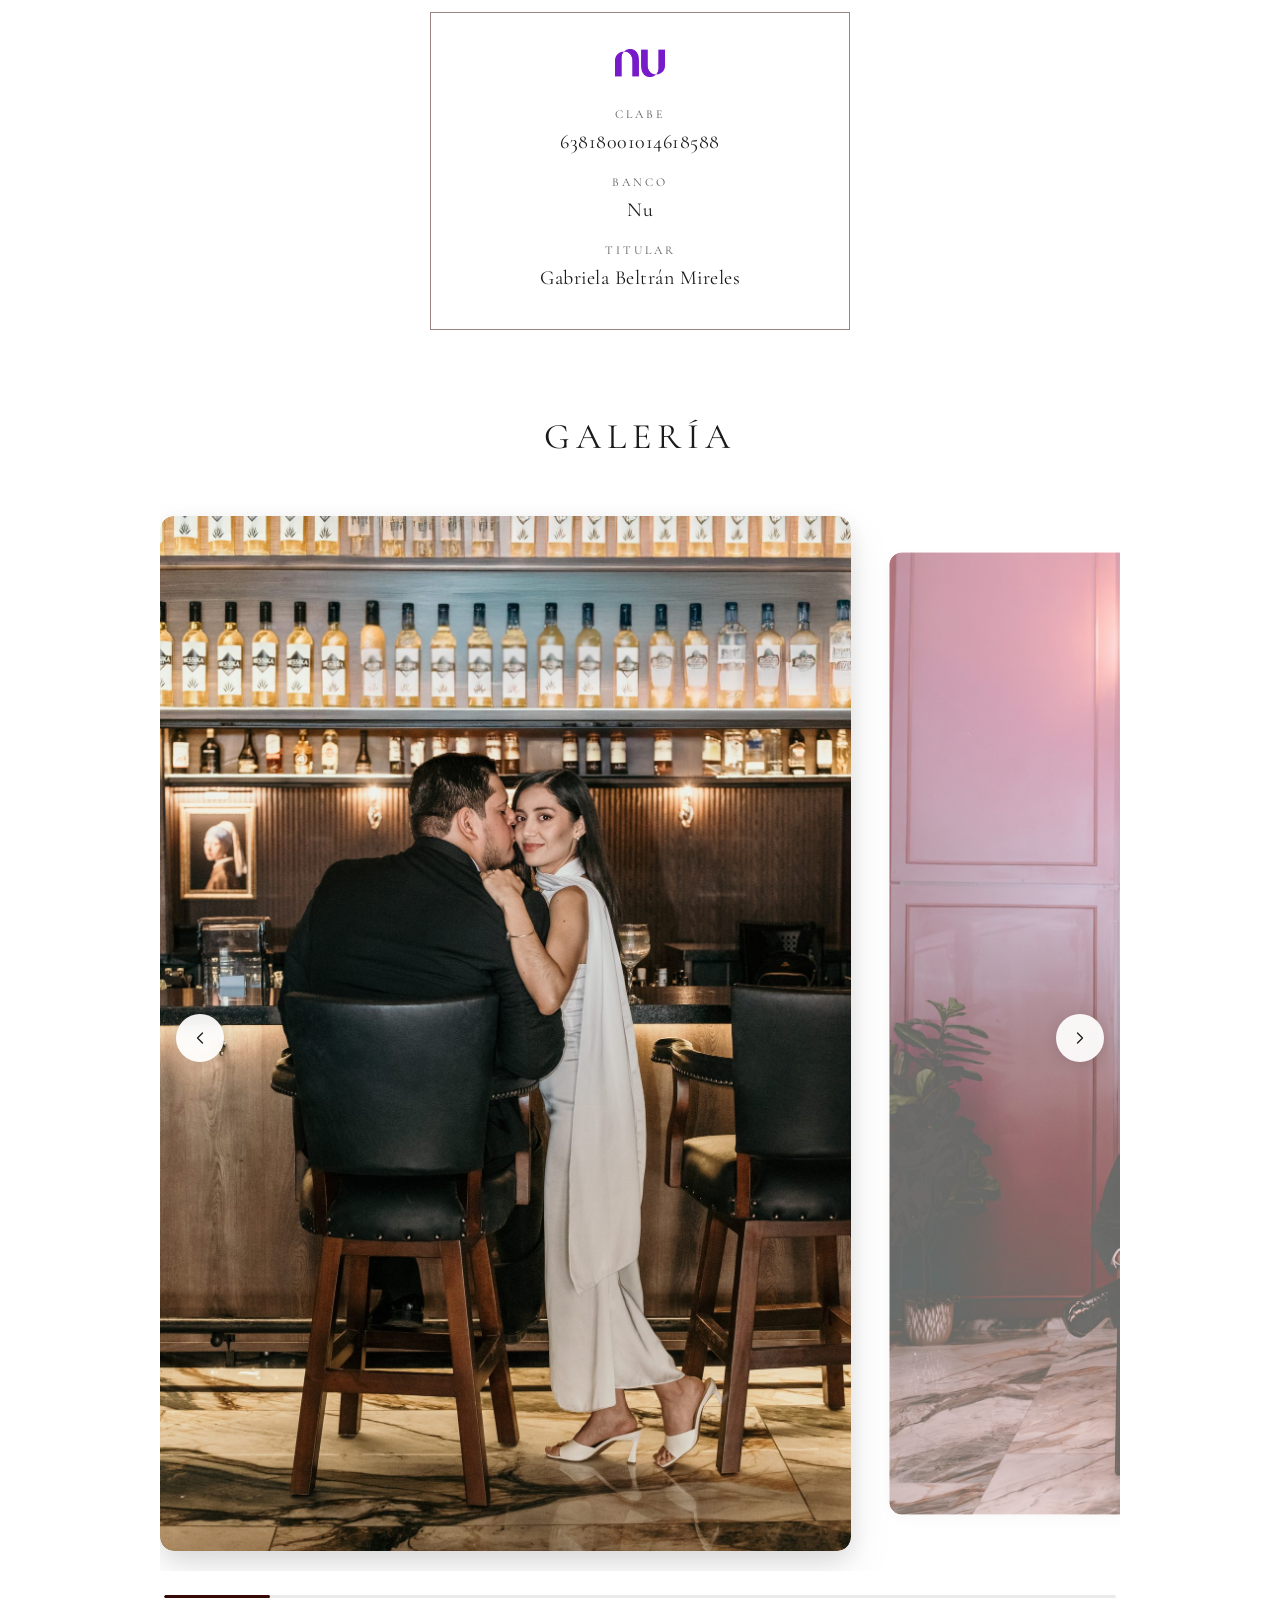
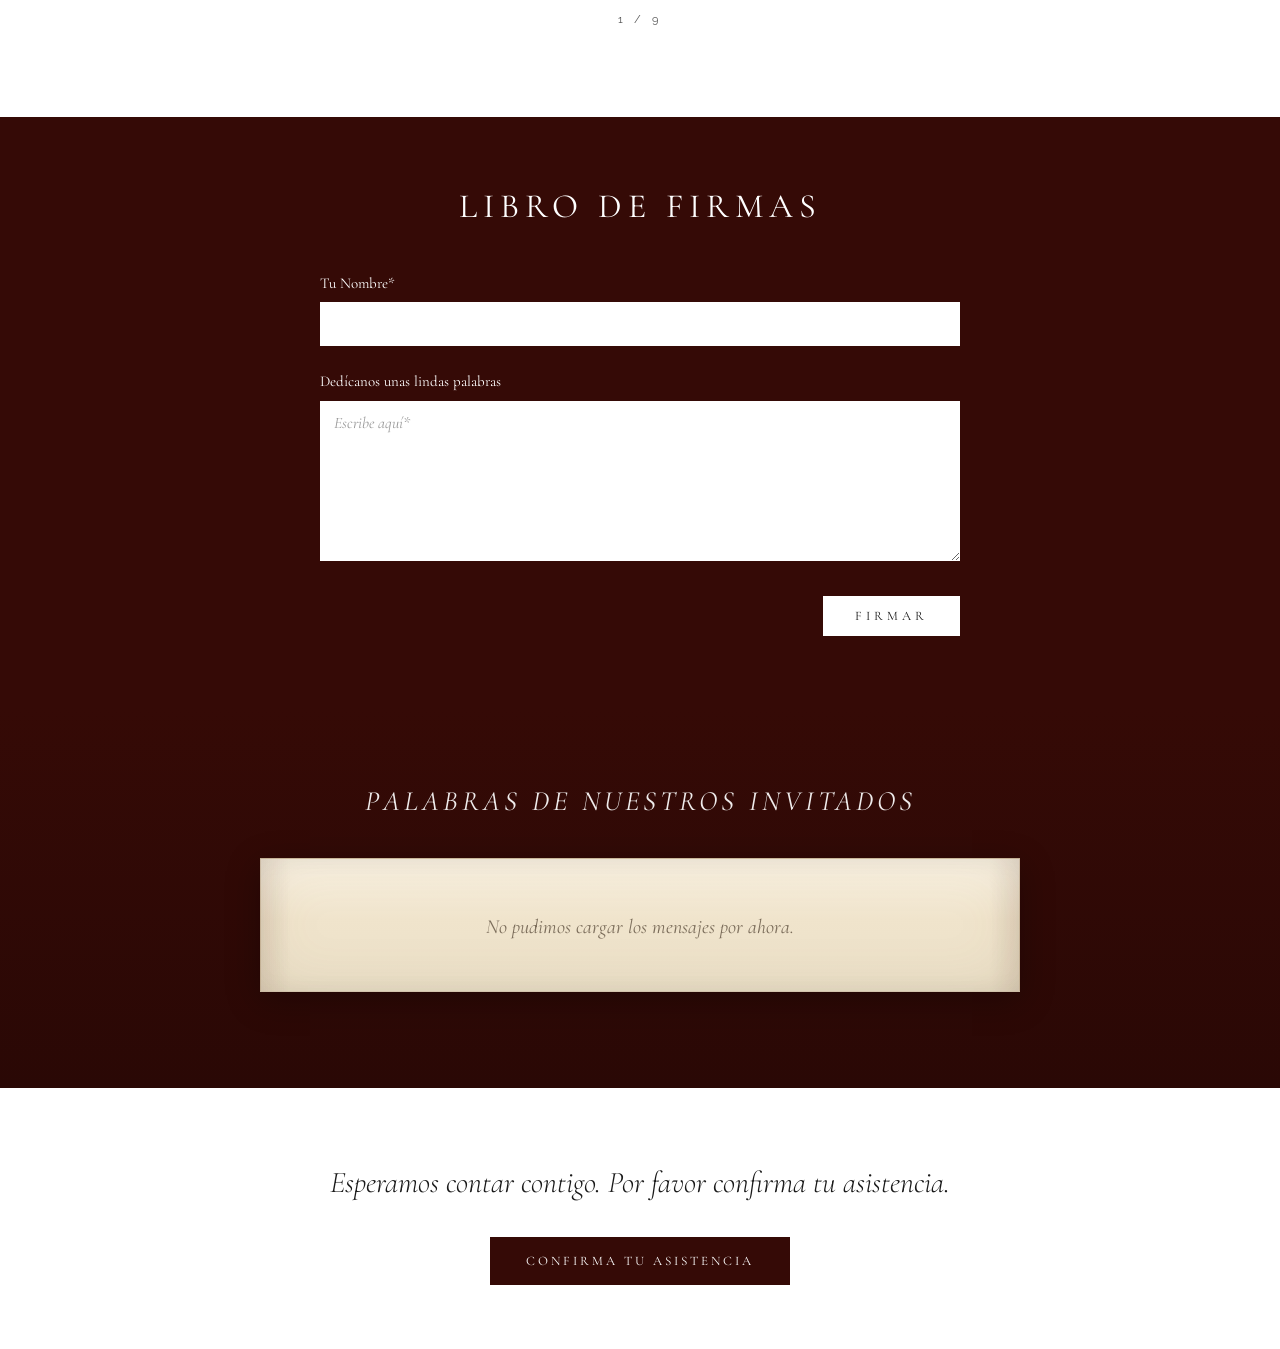
==== commit e29196ce: "Updating text location" ====
--- a/index.html
+++ b/index.html
@@ -87,6 +87,10 @@
           </div>
         </div>
       </div>
+    </section>
+
+    <section class="rsvp-section rsvp-section--invite">
+      <p class="rsvp-invite" id="rsvp-invite"><span id="rsvp-guest-name"></span><span id="rsvp-invite-text" data-i18n="rsvp.inviteDefault">Nos complace invitarte a nuestra boda</span></p>
     </section>
 
     <section class="parents-section" id="nuestros-padres">
@@ -393,7 +397,7 @@
     </section>
 
     <section class="rsvp-section" id="confirmar-asistencia">
-      <p class="rsvp-invite" id="rsvp-invite"><span id="rsvp-guest-name"></span><span id="rsvp-invite-text" data-i18n="rsvp.inviteDefault">Nos complace invitarte a nuestra boda</span></p>
+      <p class="rsvp-confirm-prompt" id="rsvp-confirm-prompt" data-i18n="rsvp.confirmPromptDefault">Esperamos contar contigo. Por favor confirma tu asistencia.</p>
       <button type="button" class="rsvp-btn" id="rsvp-btn" data-i18n="rsvp.btn">Confirma tu asistencia</button>
     </section>
   </main>
--- a/css/Styles.css
+++ b/css/Styles.css
@@ -295,6 +295,19 @@
 .rsvp-section {
   text-align: center;
   padding: 72px 24px 64px;
+}
+
+.rsvp-section--invite {
+  padding-bottom: 48px;
+}
+
+.rsvp-confirm-prompt {
+  font-family: 'Cormorant Garamond', serif;
+  font-style: italic;
+  font-size: clamp(22px, 4vw, 30px);
+  font-weight: 300;
+  color: var(--black);
+  margin-bottom: 32px;
 }
 
 .rsvp-invite {
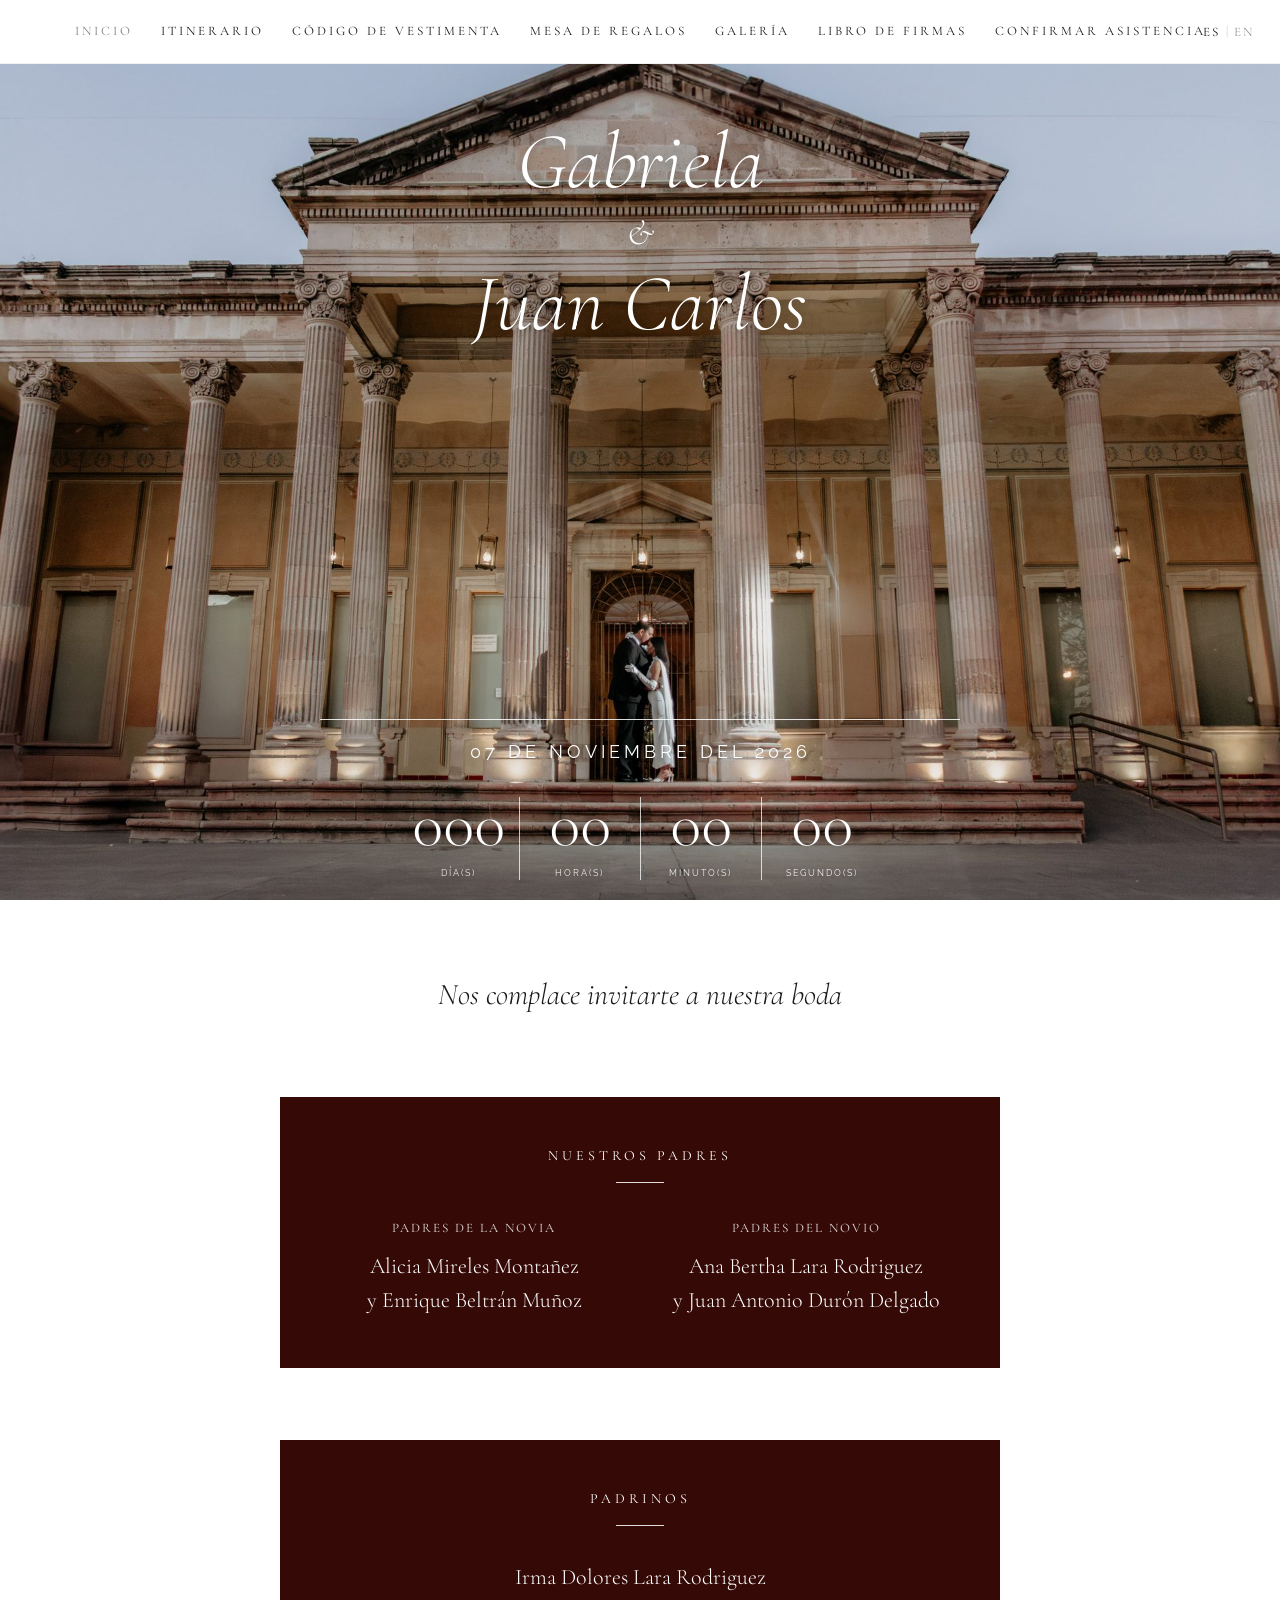
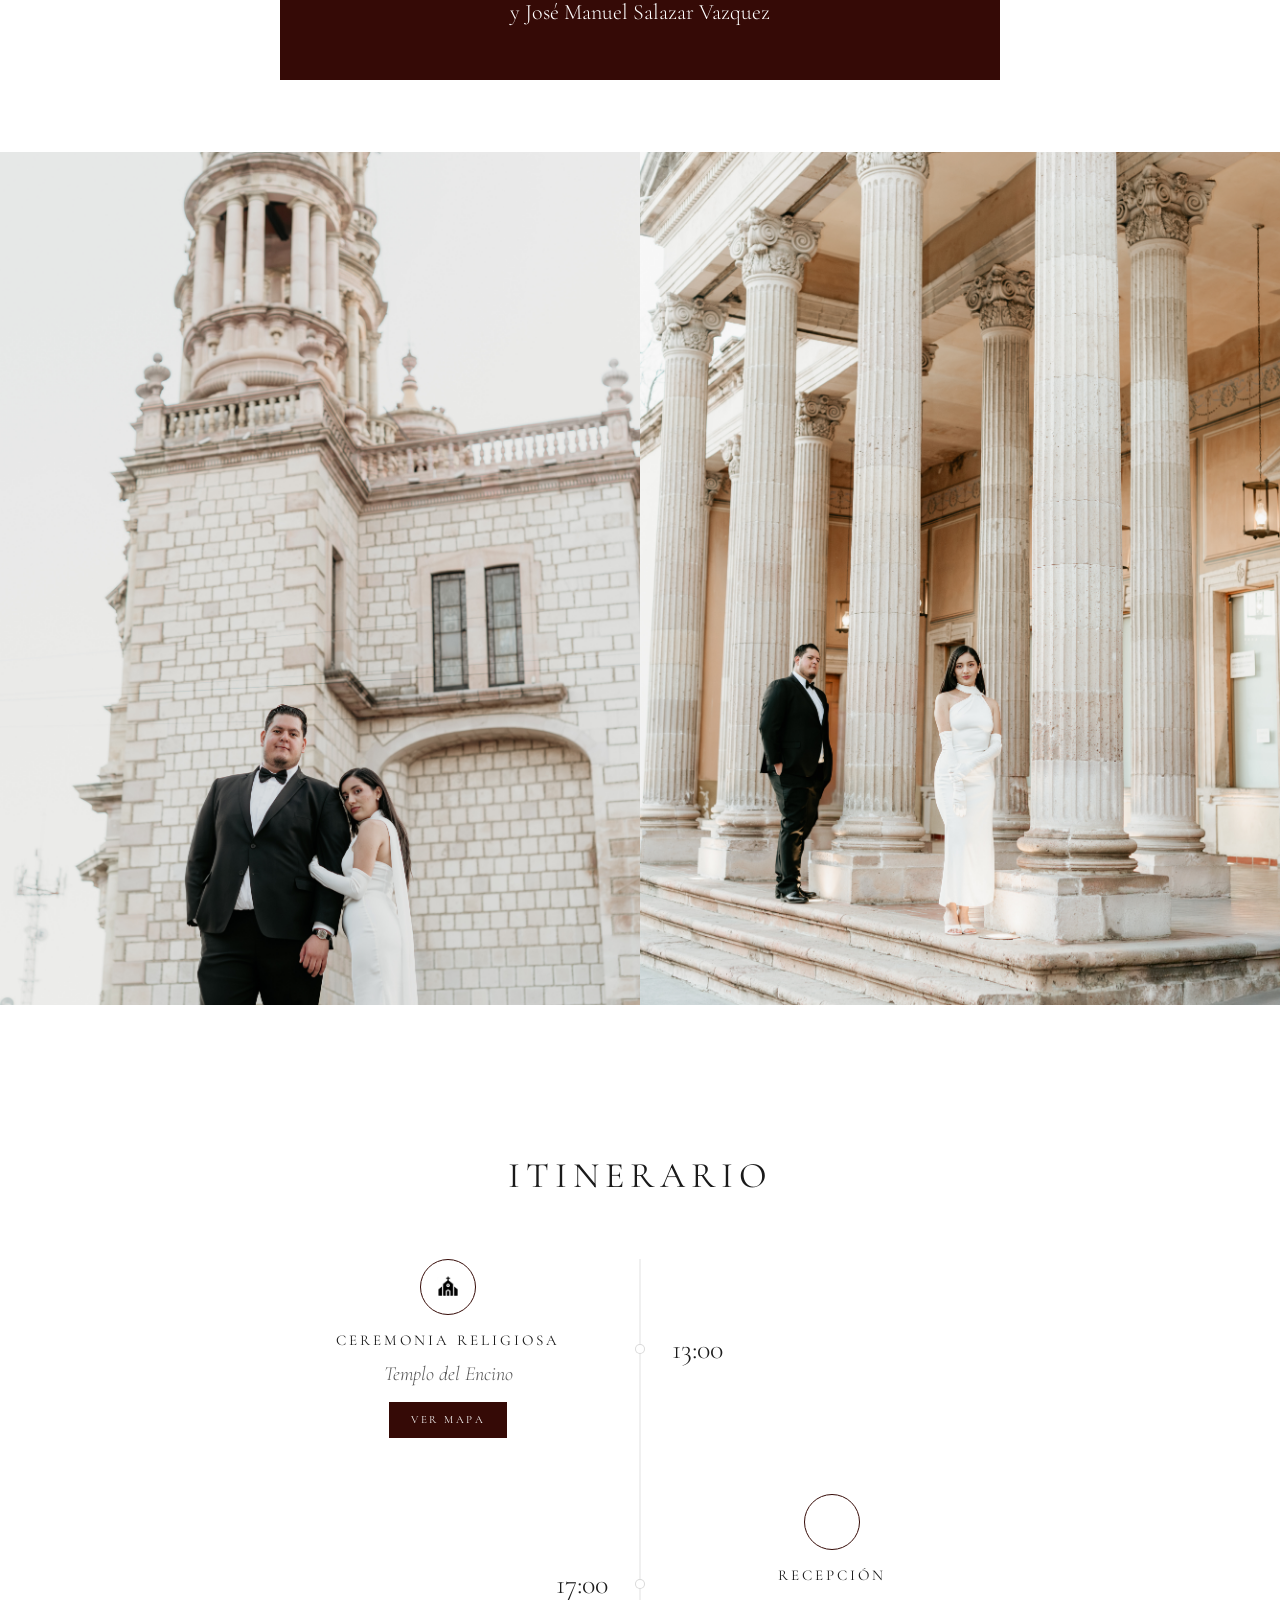
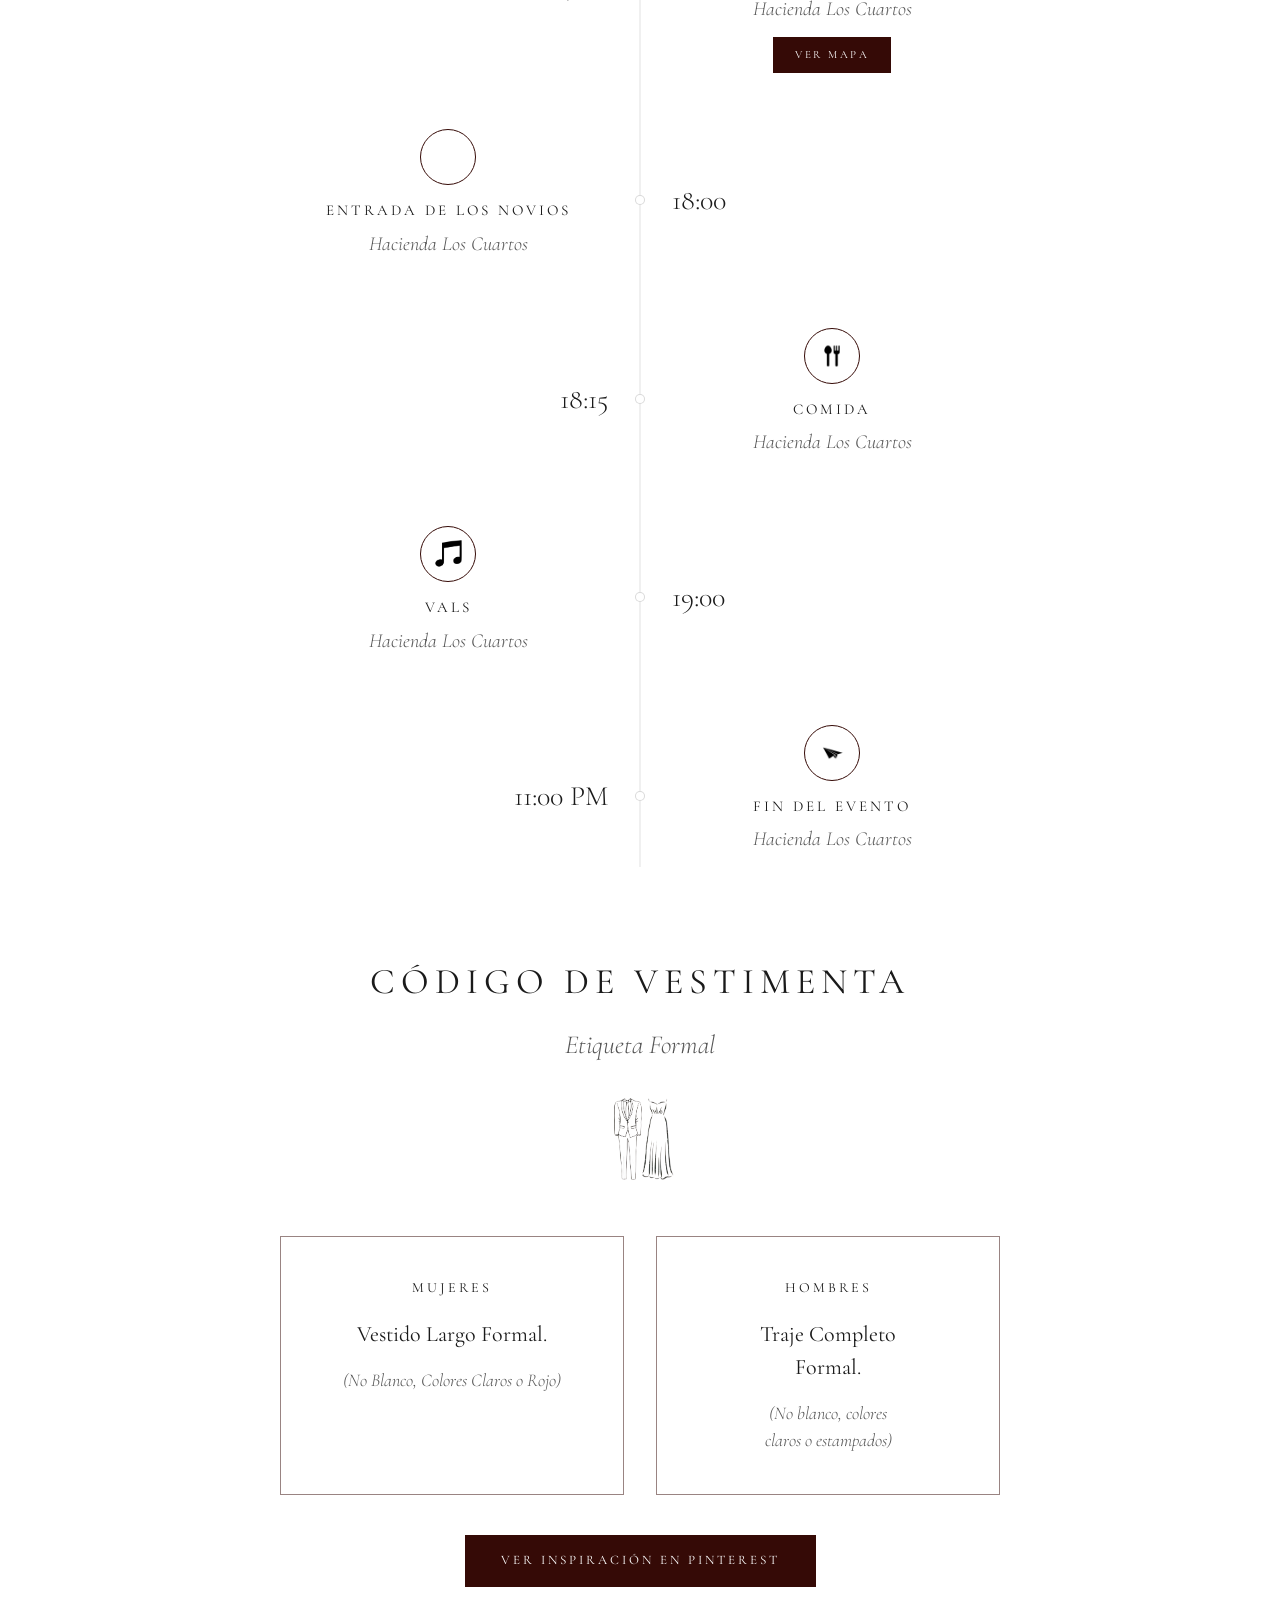
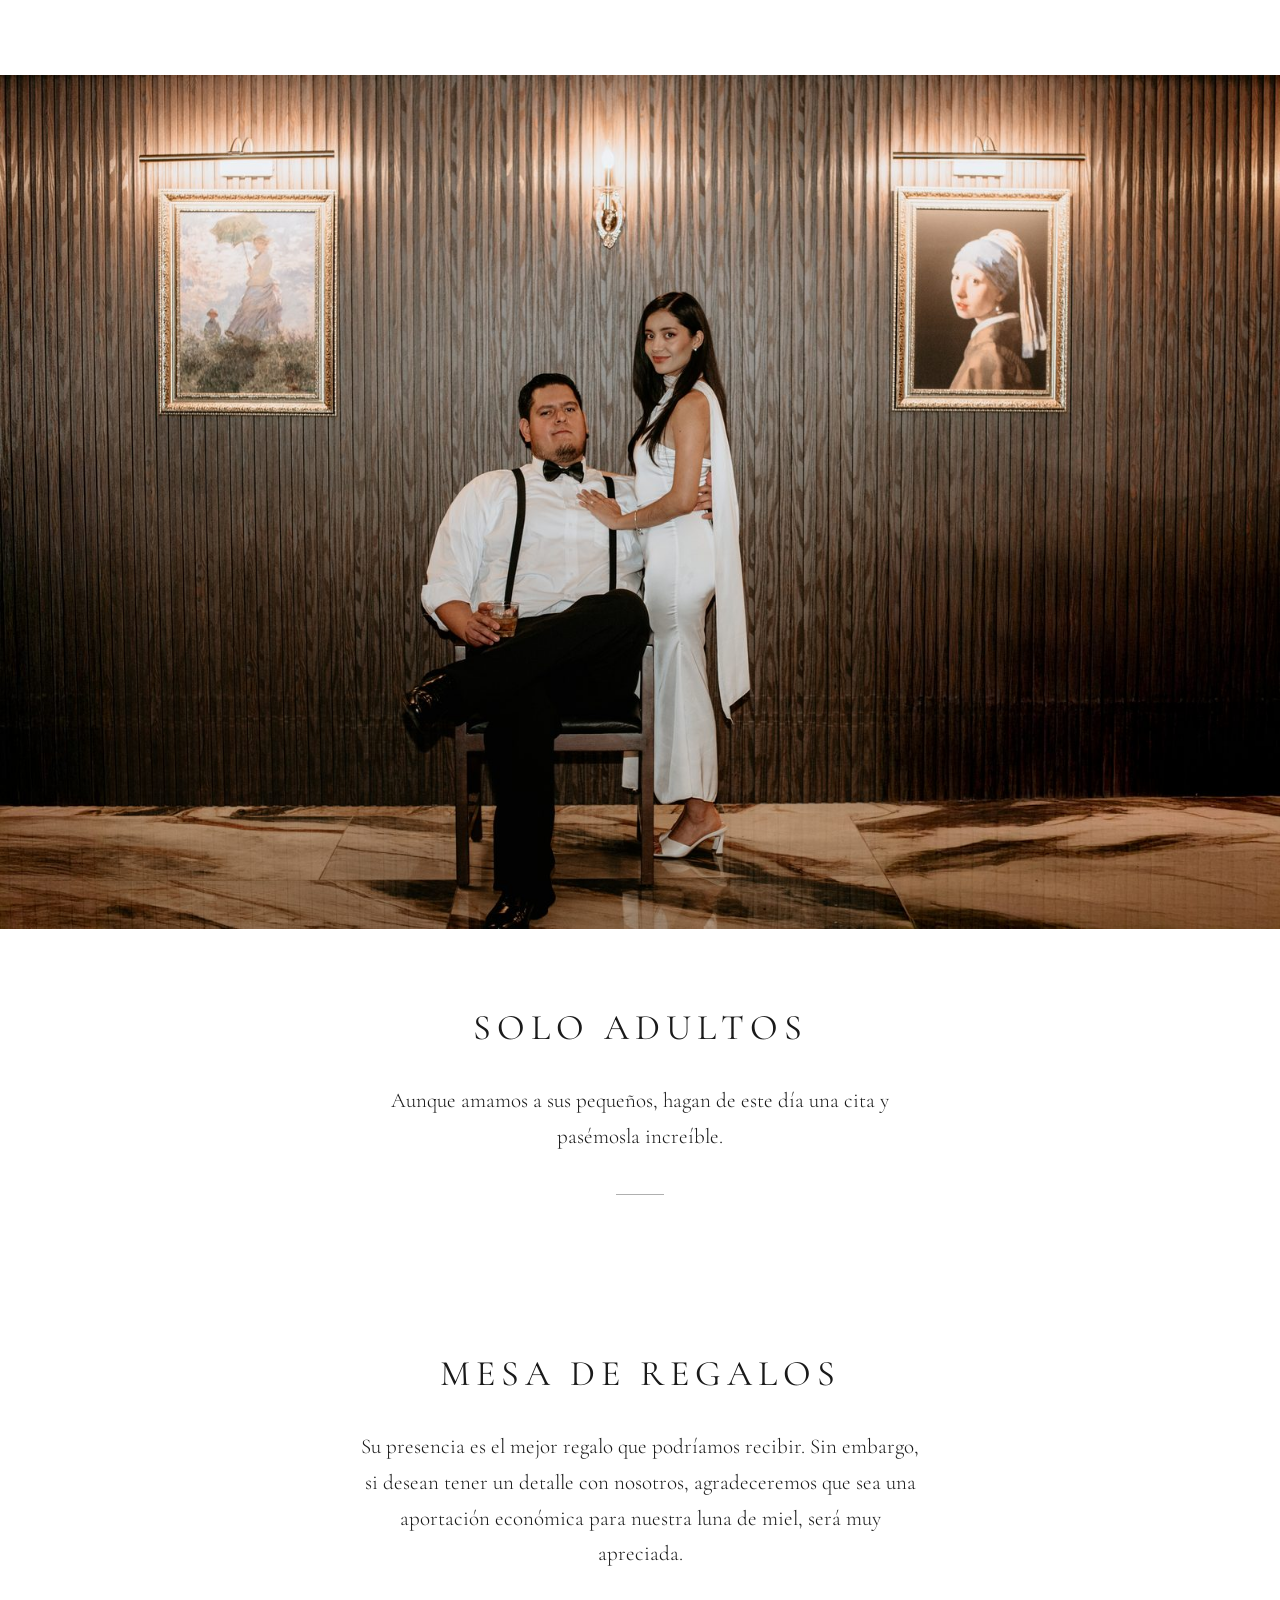
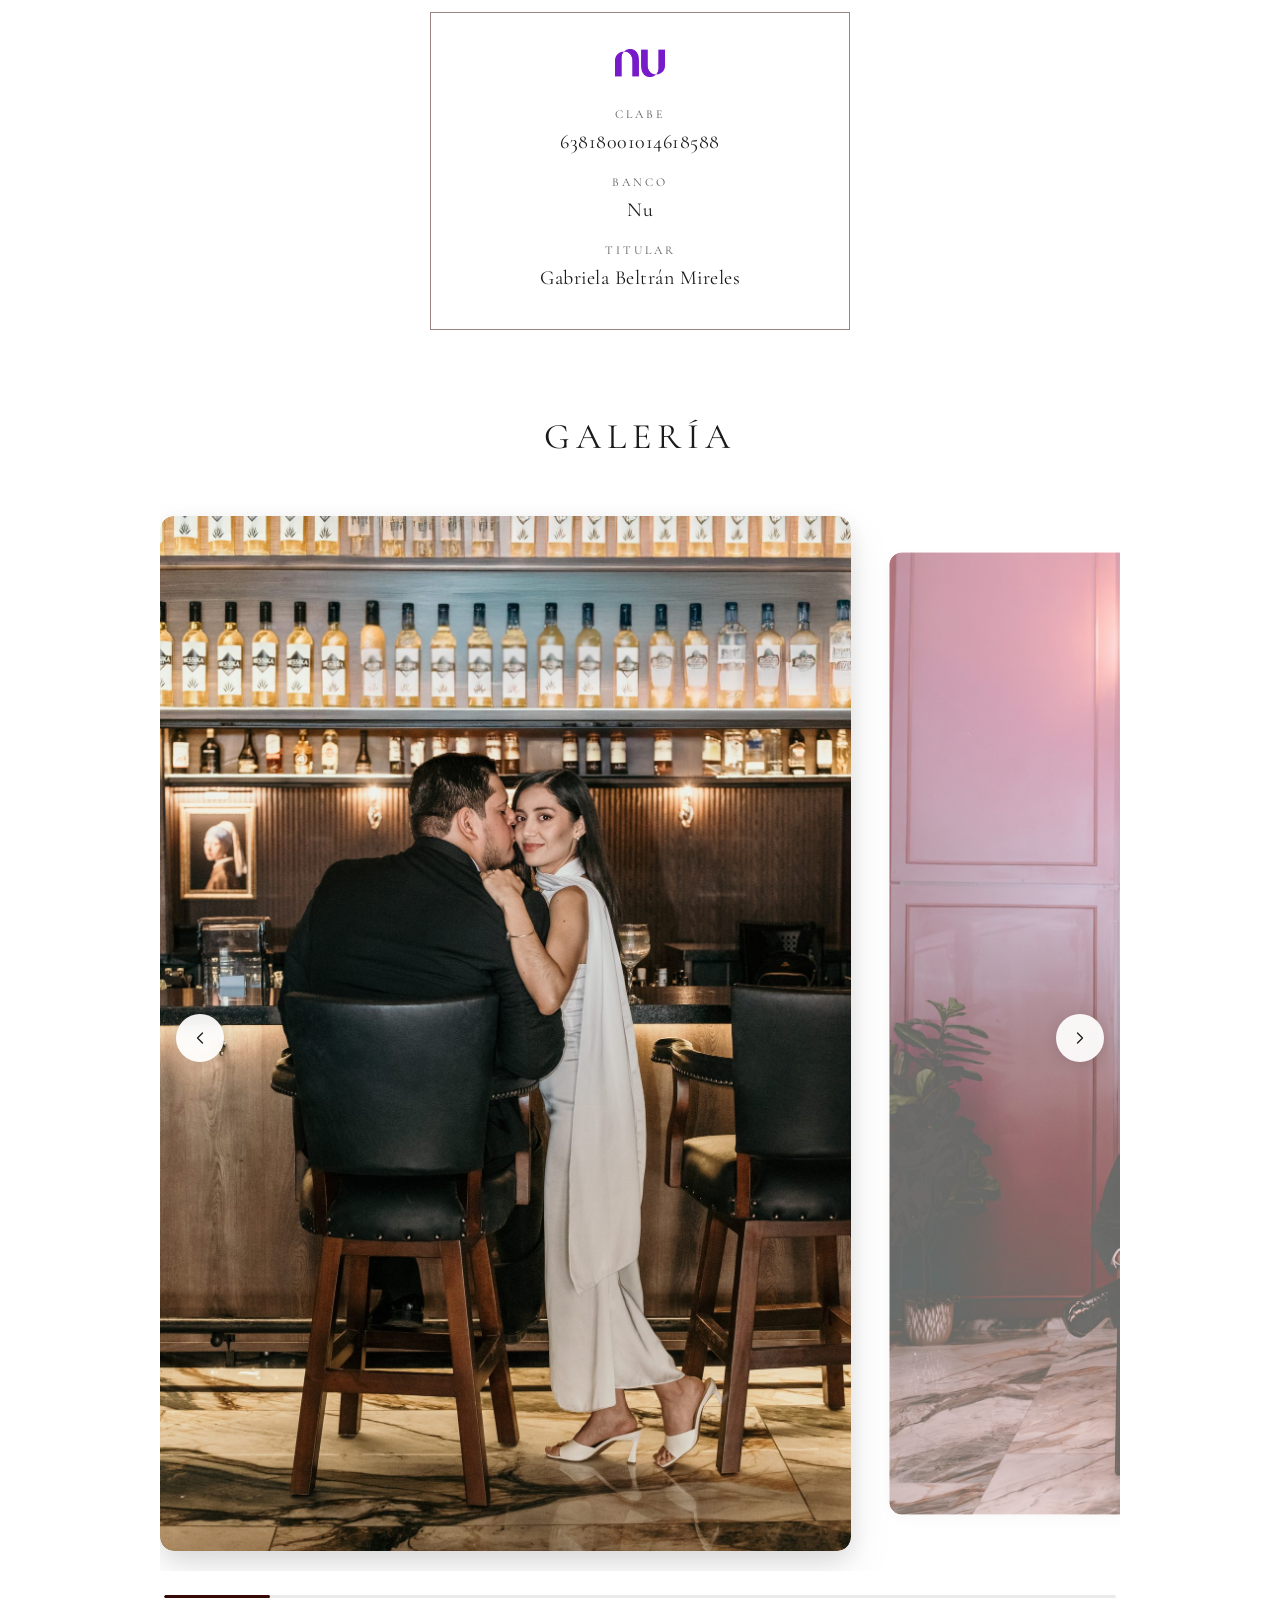
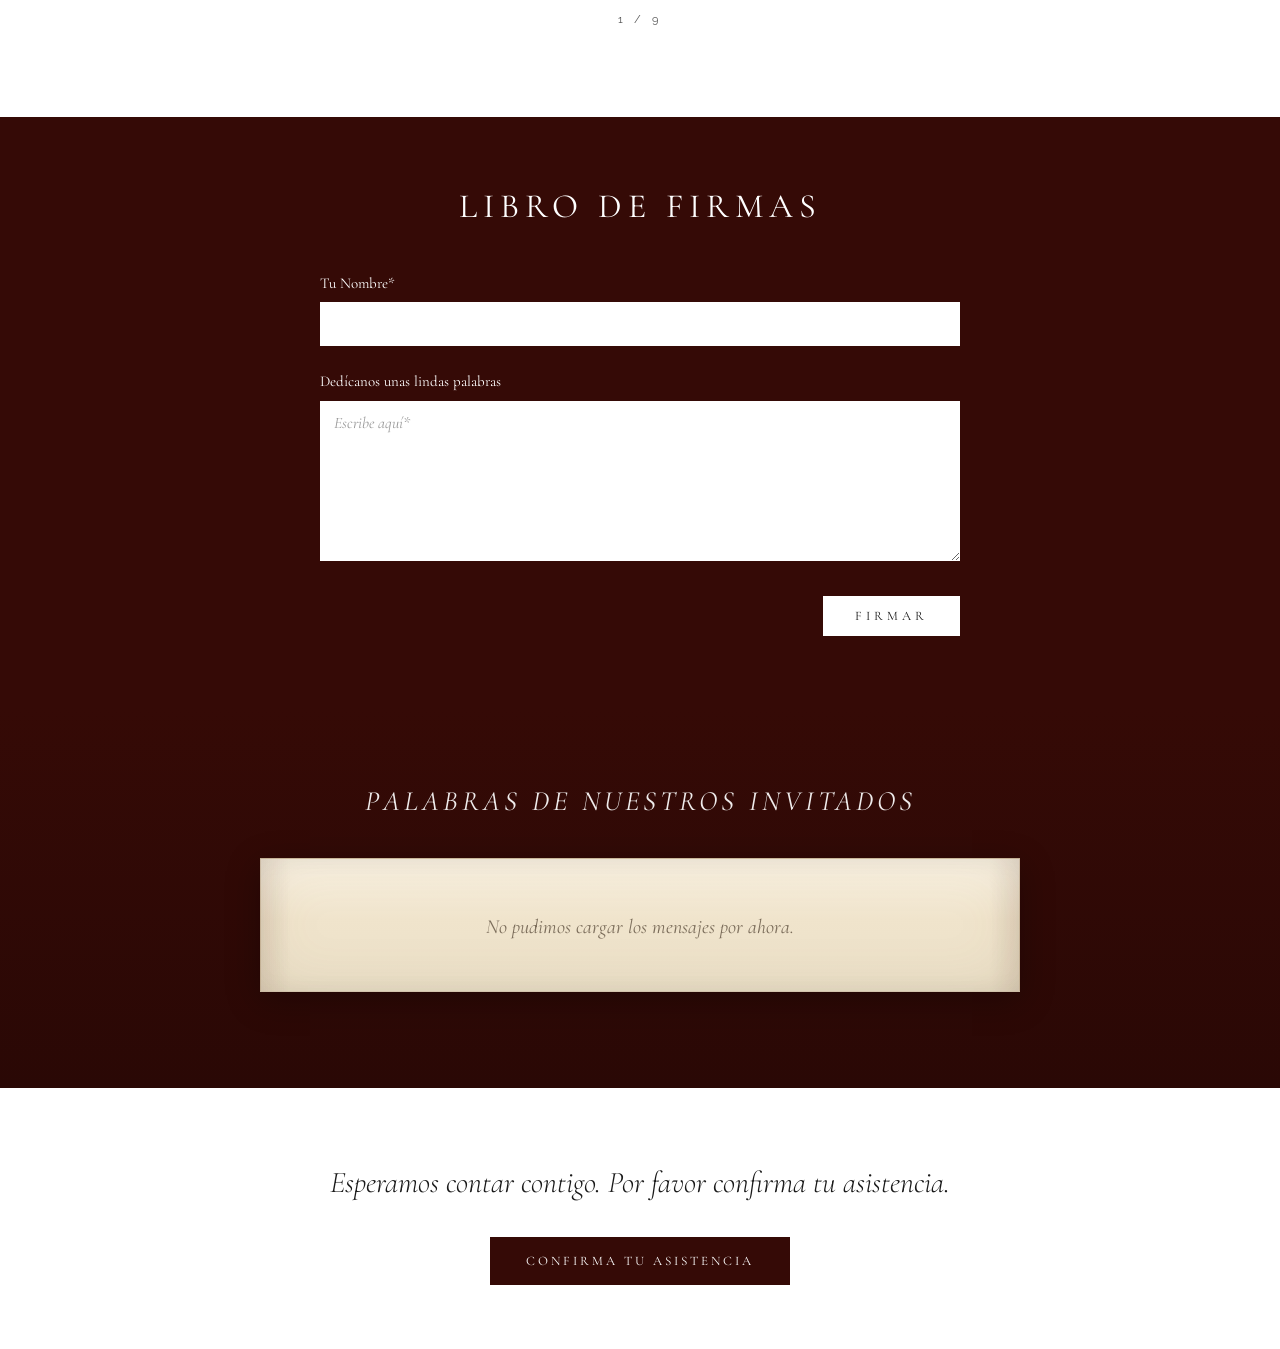
==== commit 6419c833: "Updating text location" ====
--- a/index.html
+++ b/index.html
@@ -397,7 +397,7 @@
     </section>
 
     <section class="rsvp-section" id="confirmar-asistencia">
-      <p class="rsvp-confirm-prompt" id="rsvp-confirm-prompt" data-i18n="rsvp.confirmPromptDefault">Esperamos contar contigo. Por favor confirma tu asistencia.</p>
+      <p class="rsvp-confirm-prompt" id="rsvp-confirm-prompt">Esperamos contar contigo. Por favor confirma tu asistencia.</p>
       <button type="button" class="rsvp-btn" id="rsvp-btn" data-i18n="rsvp.btn">Confirma tu asistencia</button>
     </section>
   </main>
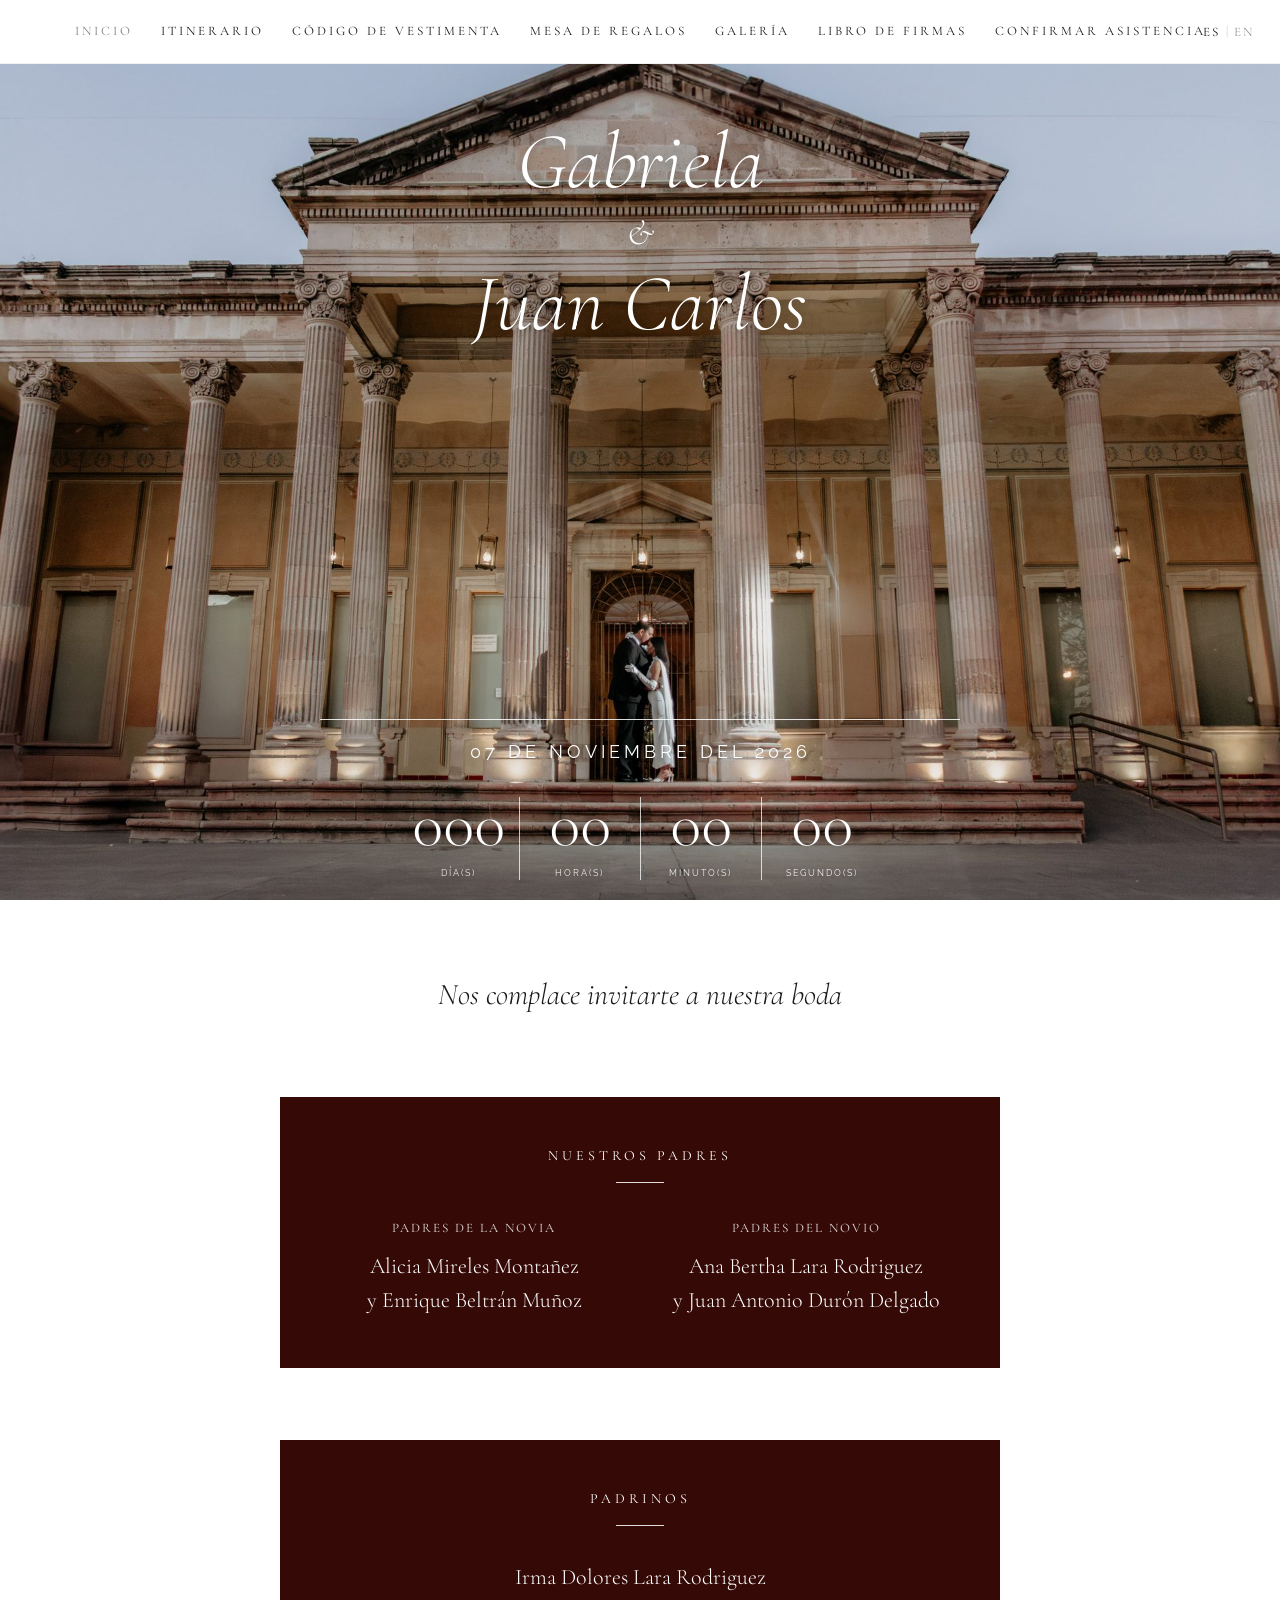
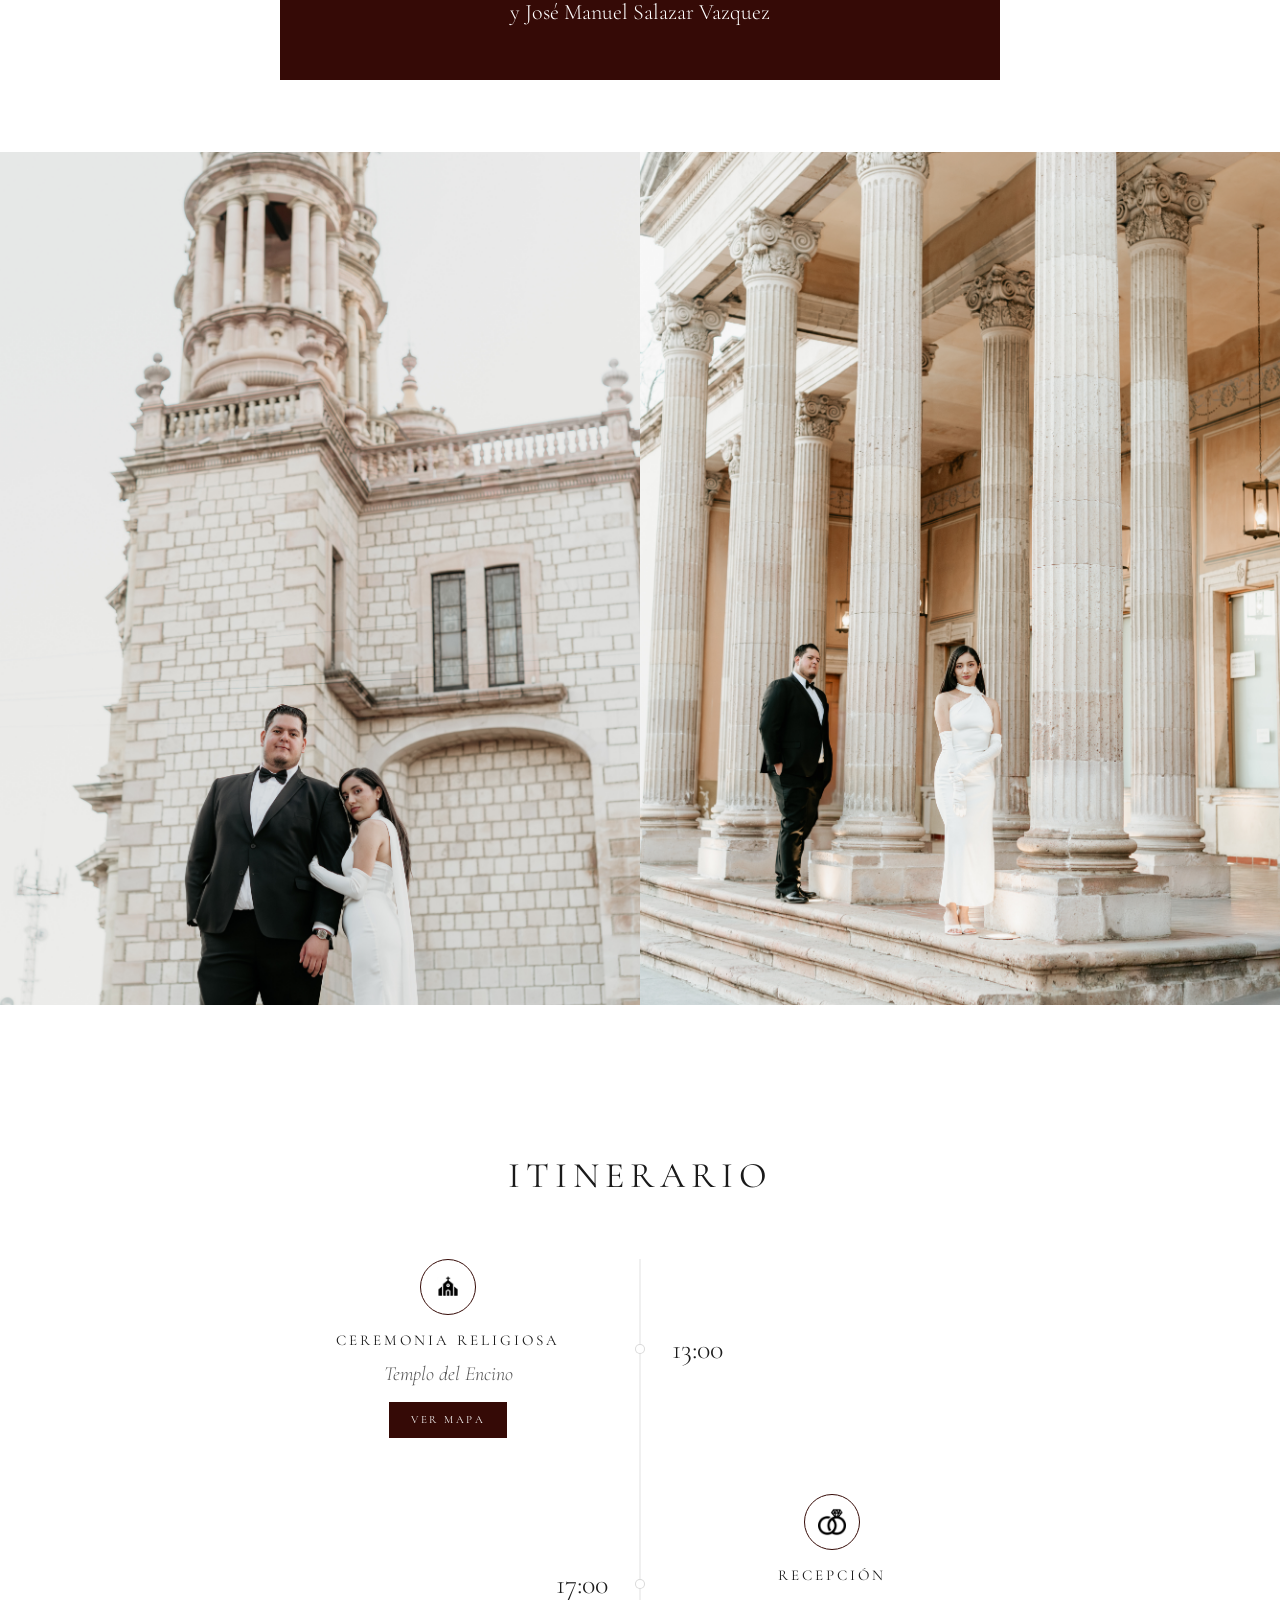
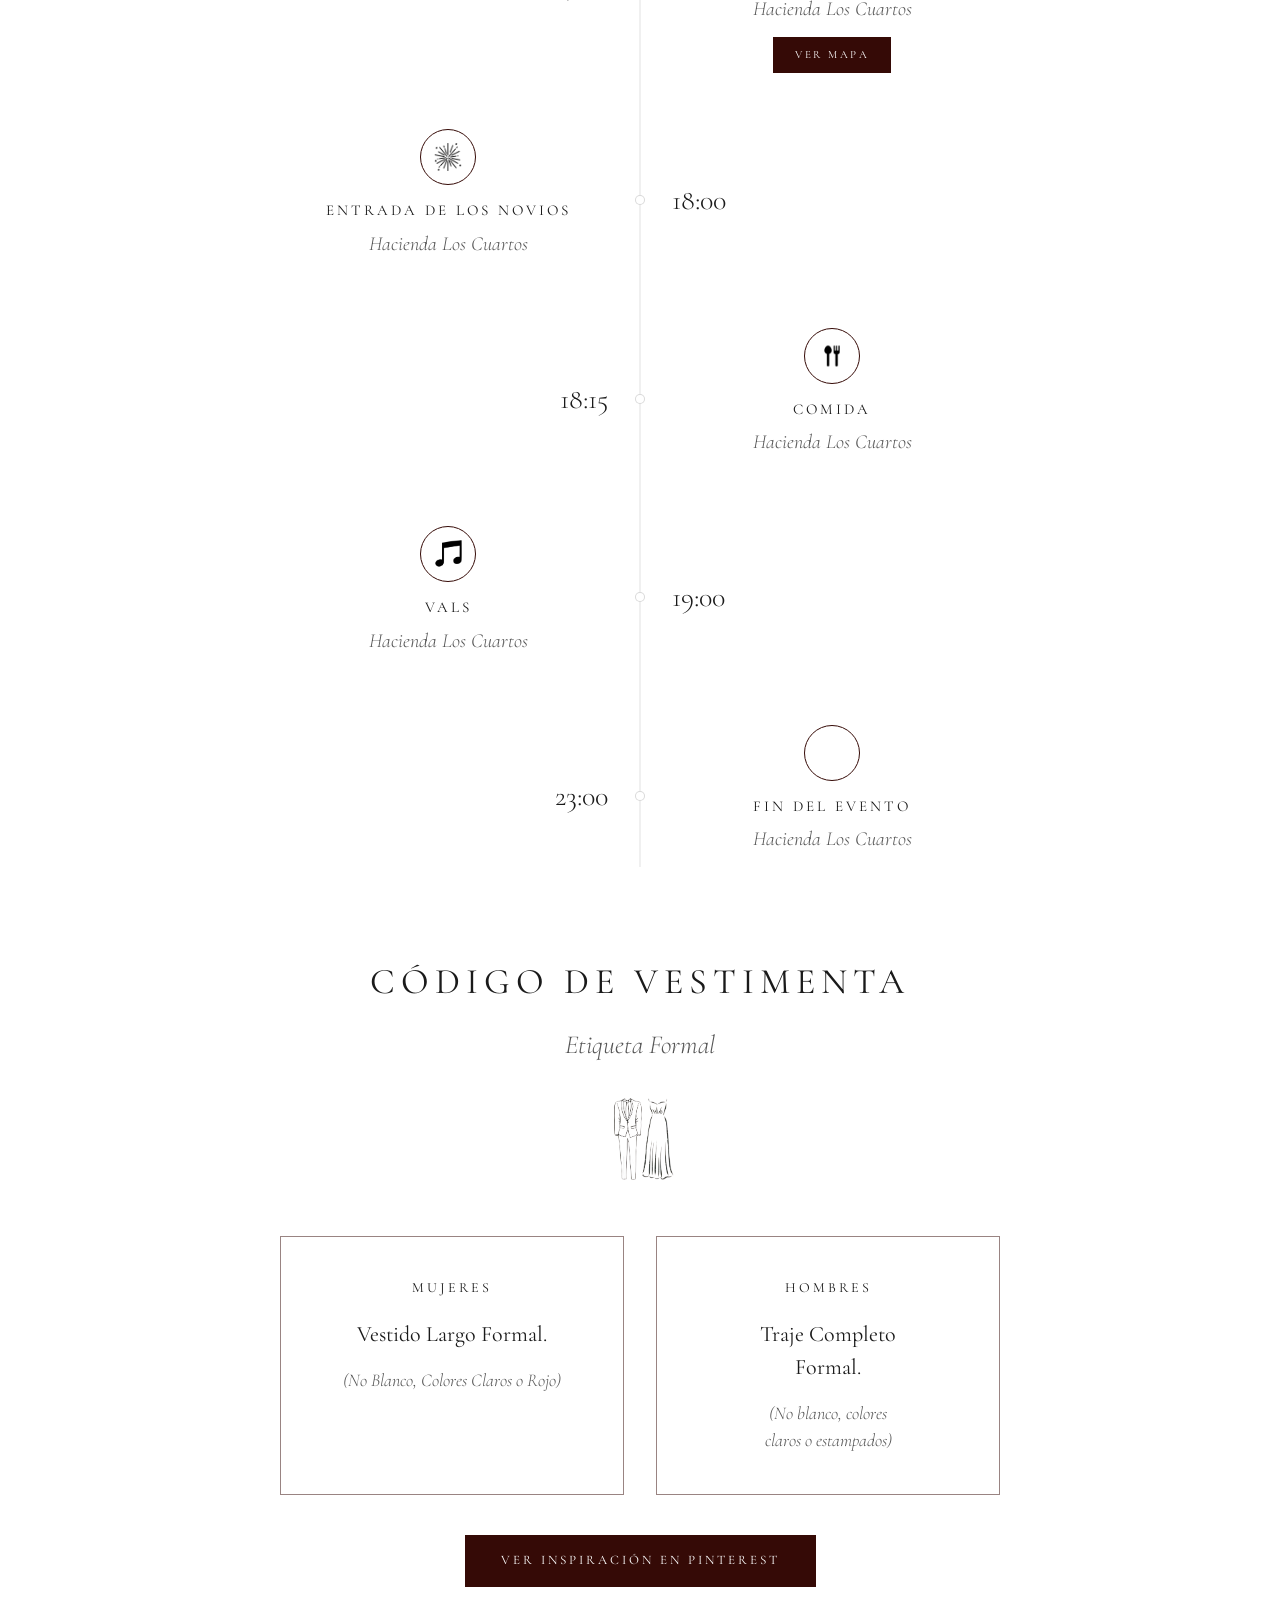
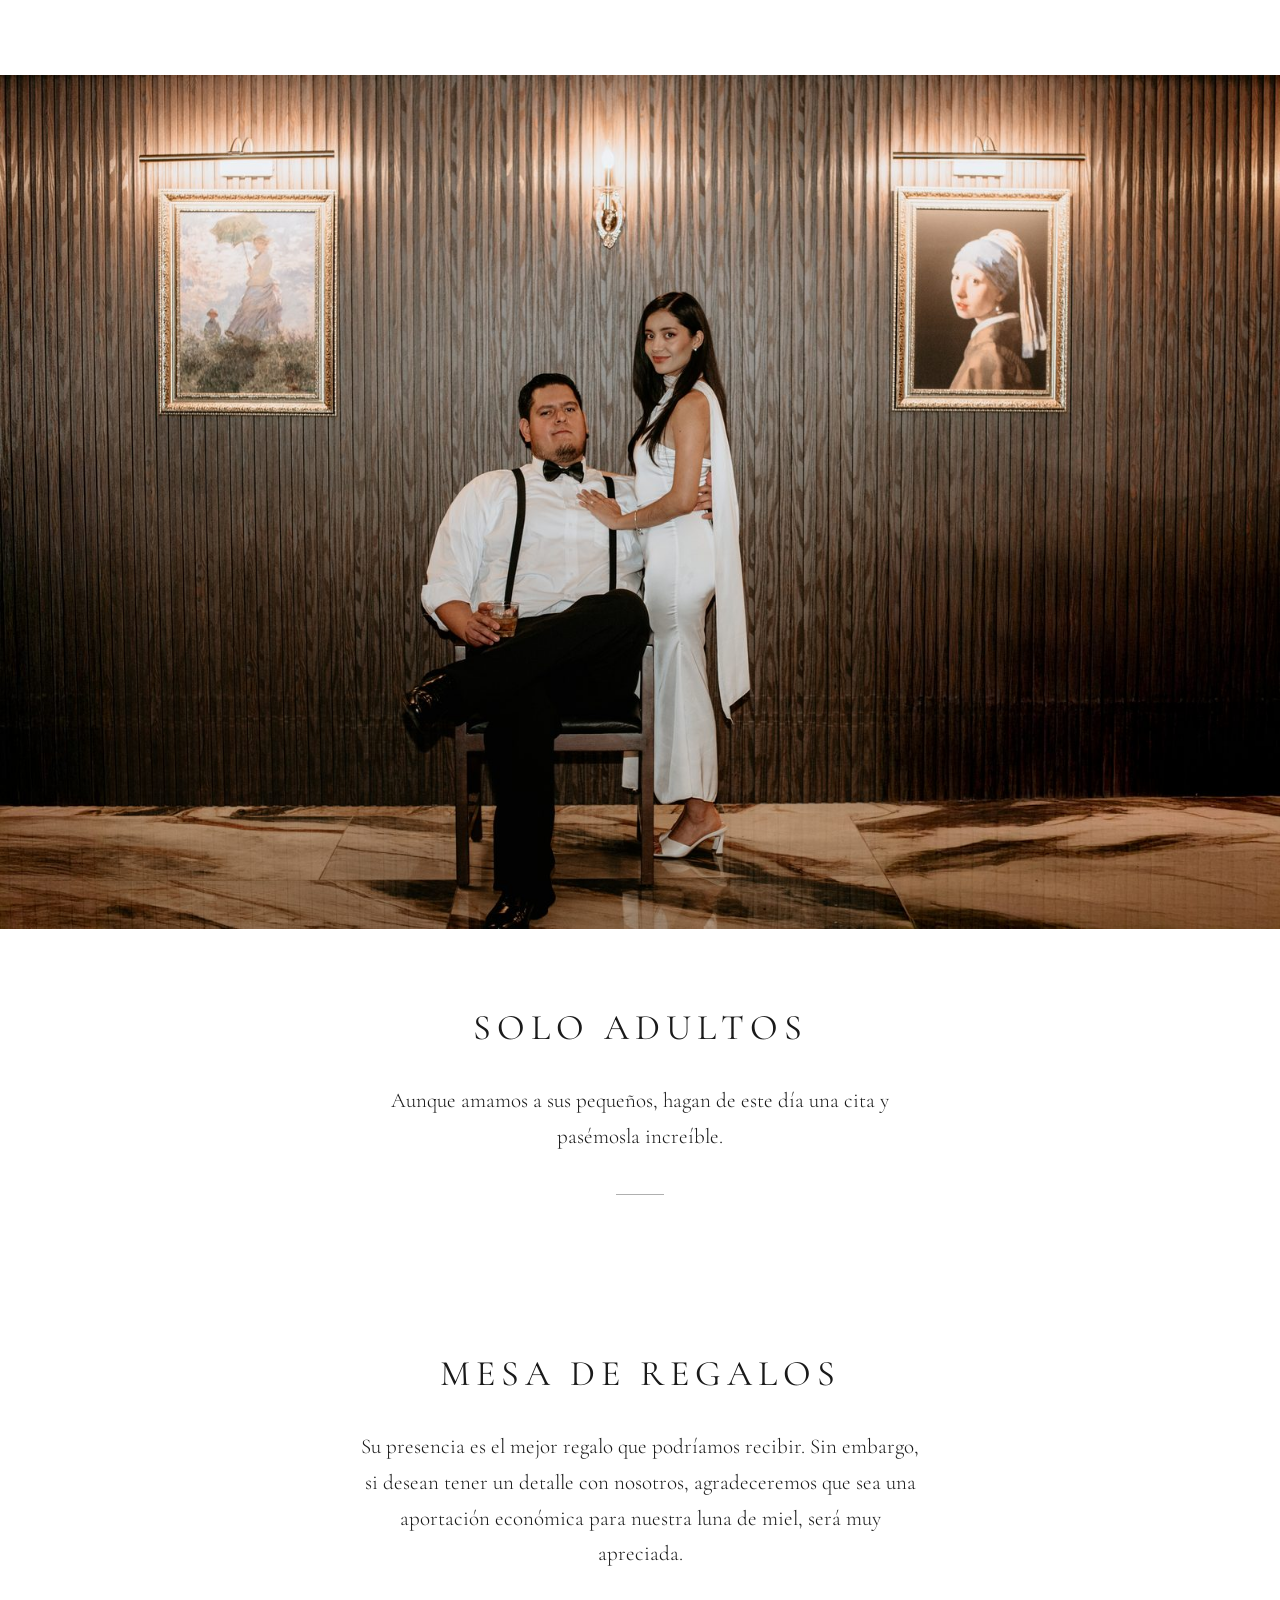
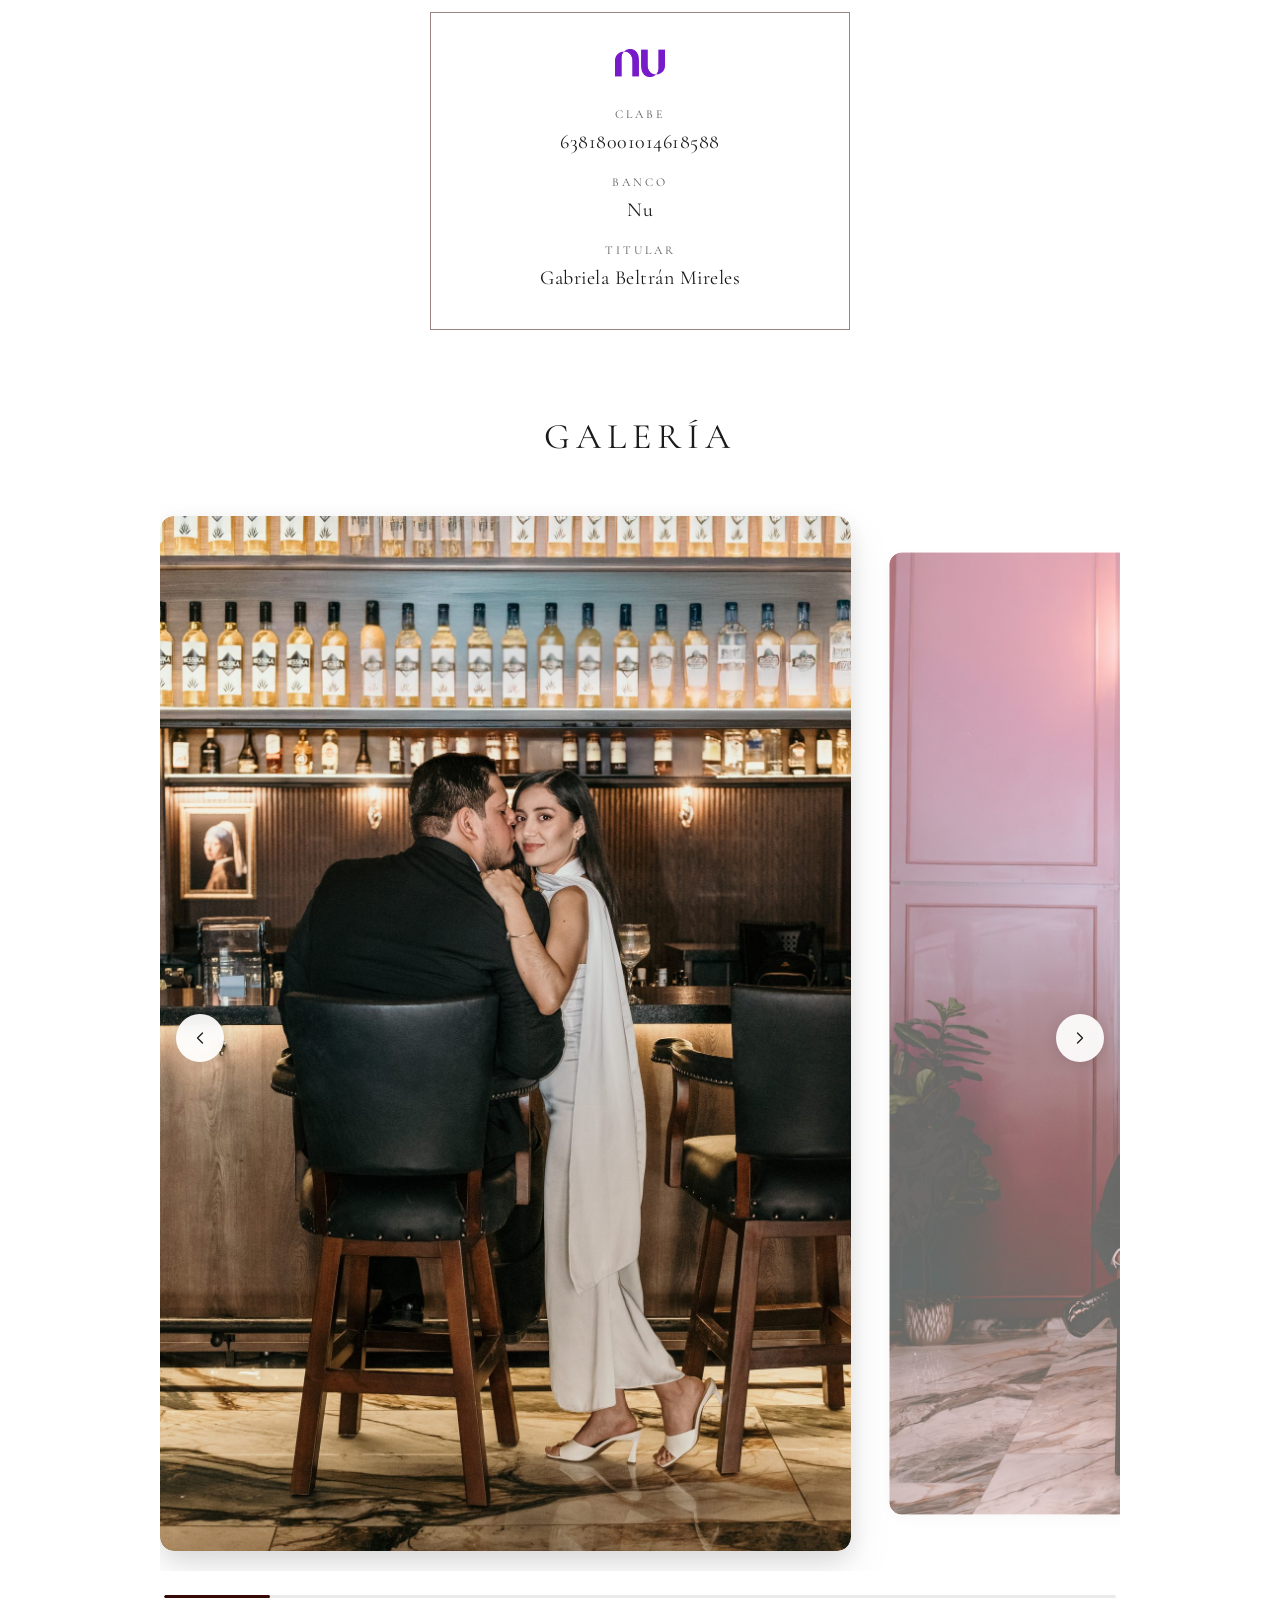
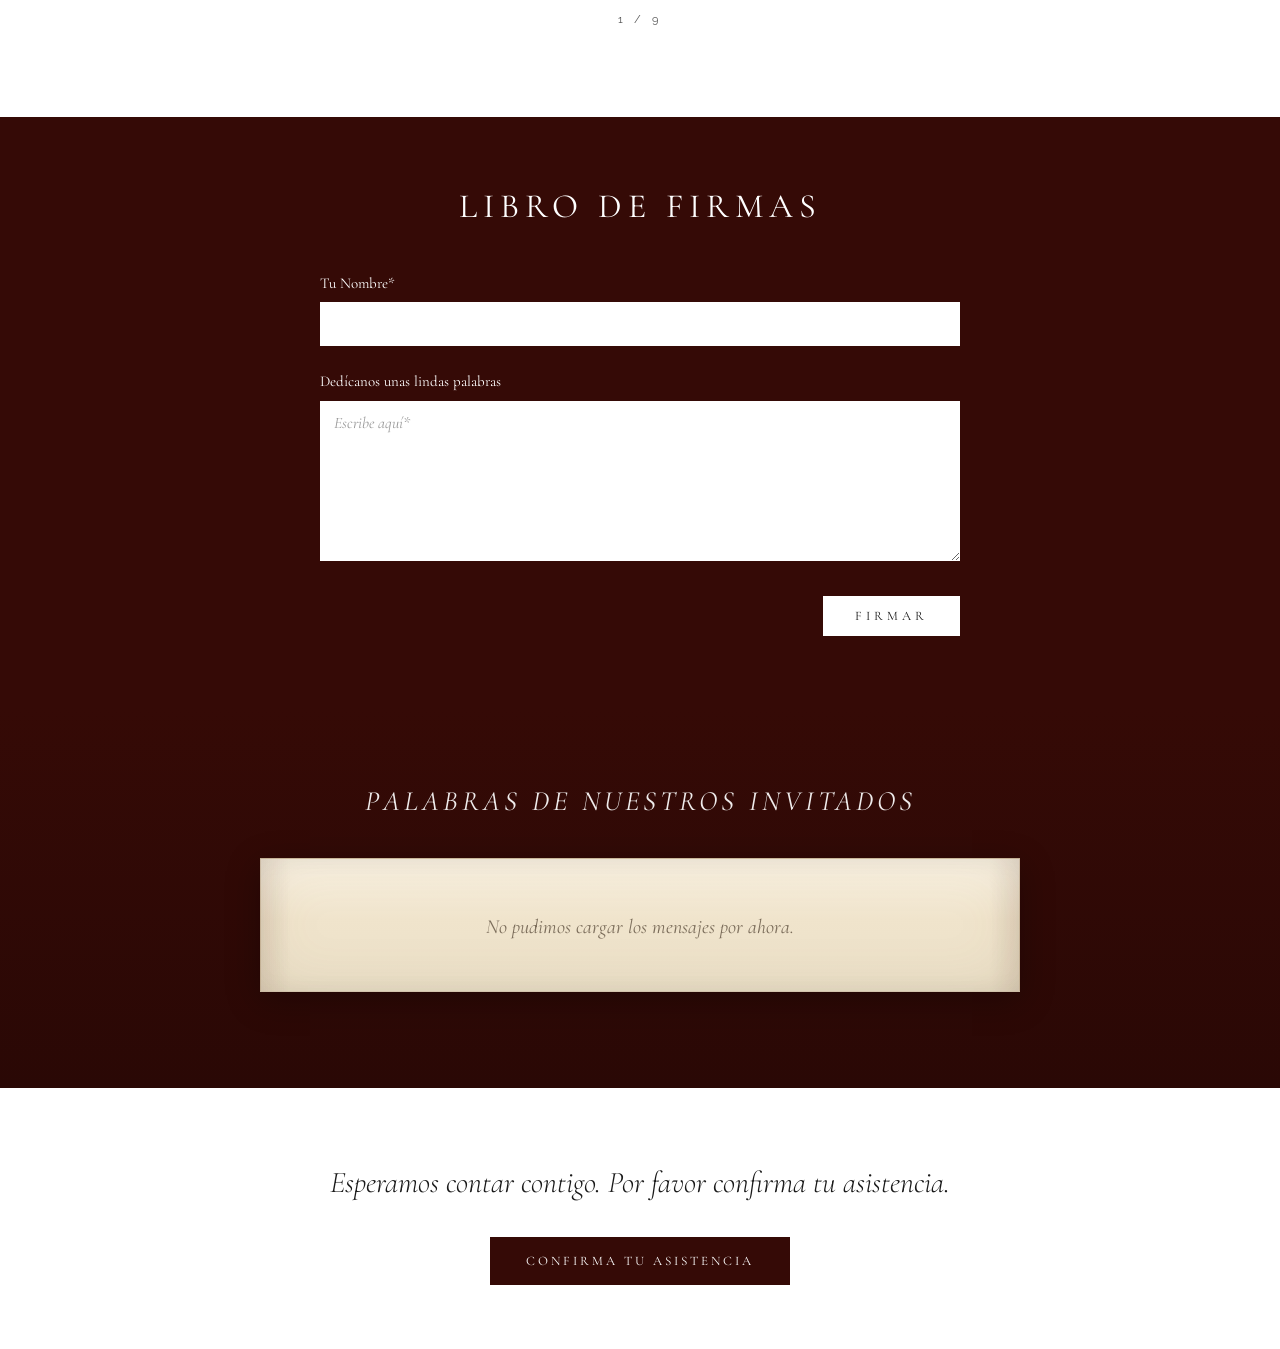
==== commit a7ddc195: "Changing 11PM o 23" ====
--- a/index.html
+++ b/index.html
@@ -227,7 +227,7 @@
 
         <article class="timeline-row timeline-row--right">
           <div class="timeline-side timeline-side--time">
-            <time class="timeline-time">11:00 PM</time>
+            <time class="timeline-time">23:00</time>
           </div>
           <div class="timeline-axis"><span class="timeline-dot"></span></div>
           <div class="timeline-side timeline-side--content">
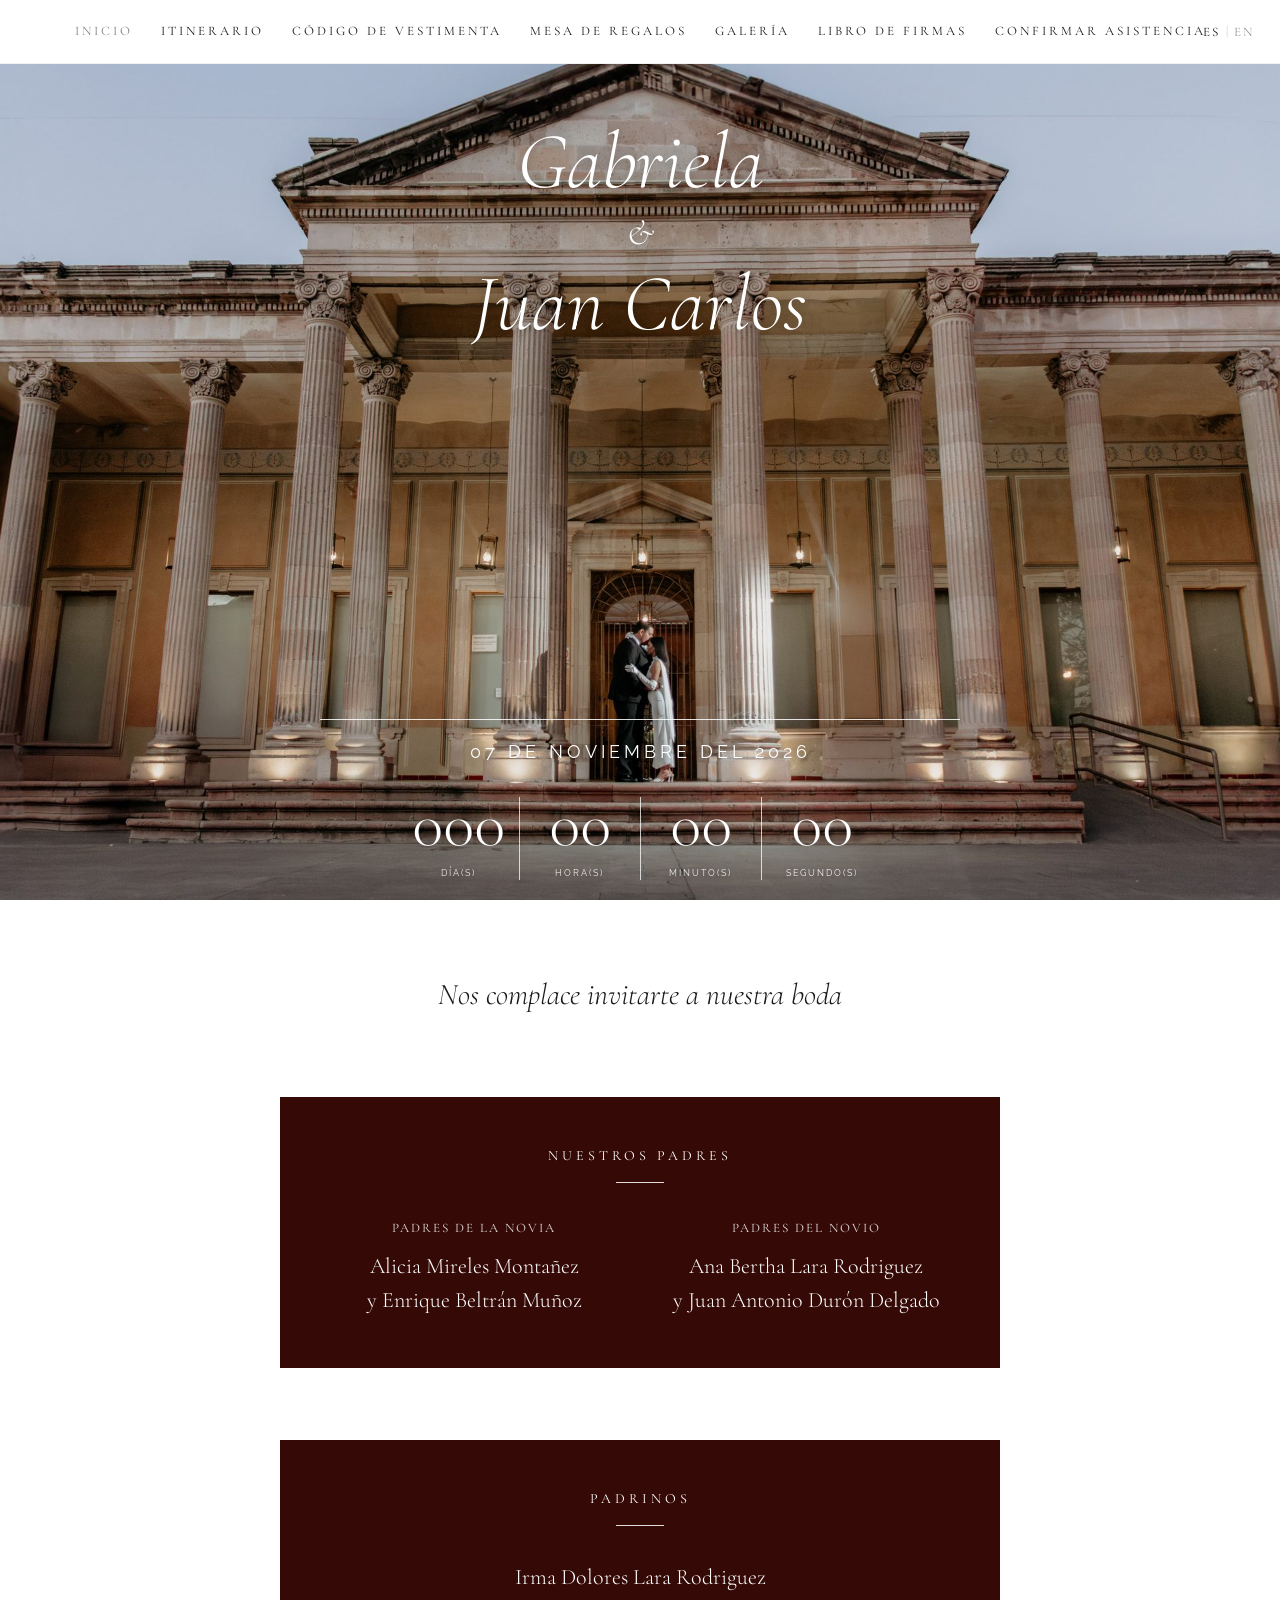
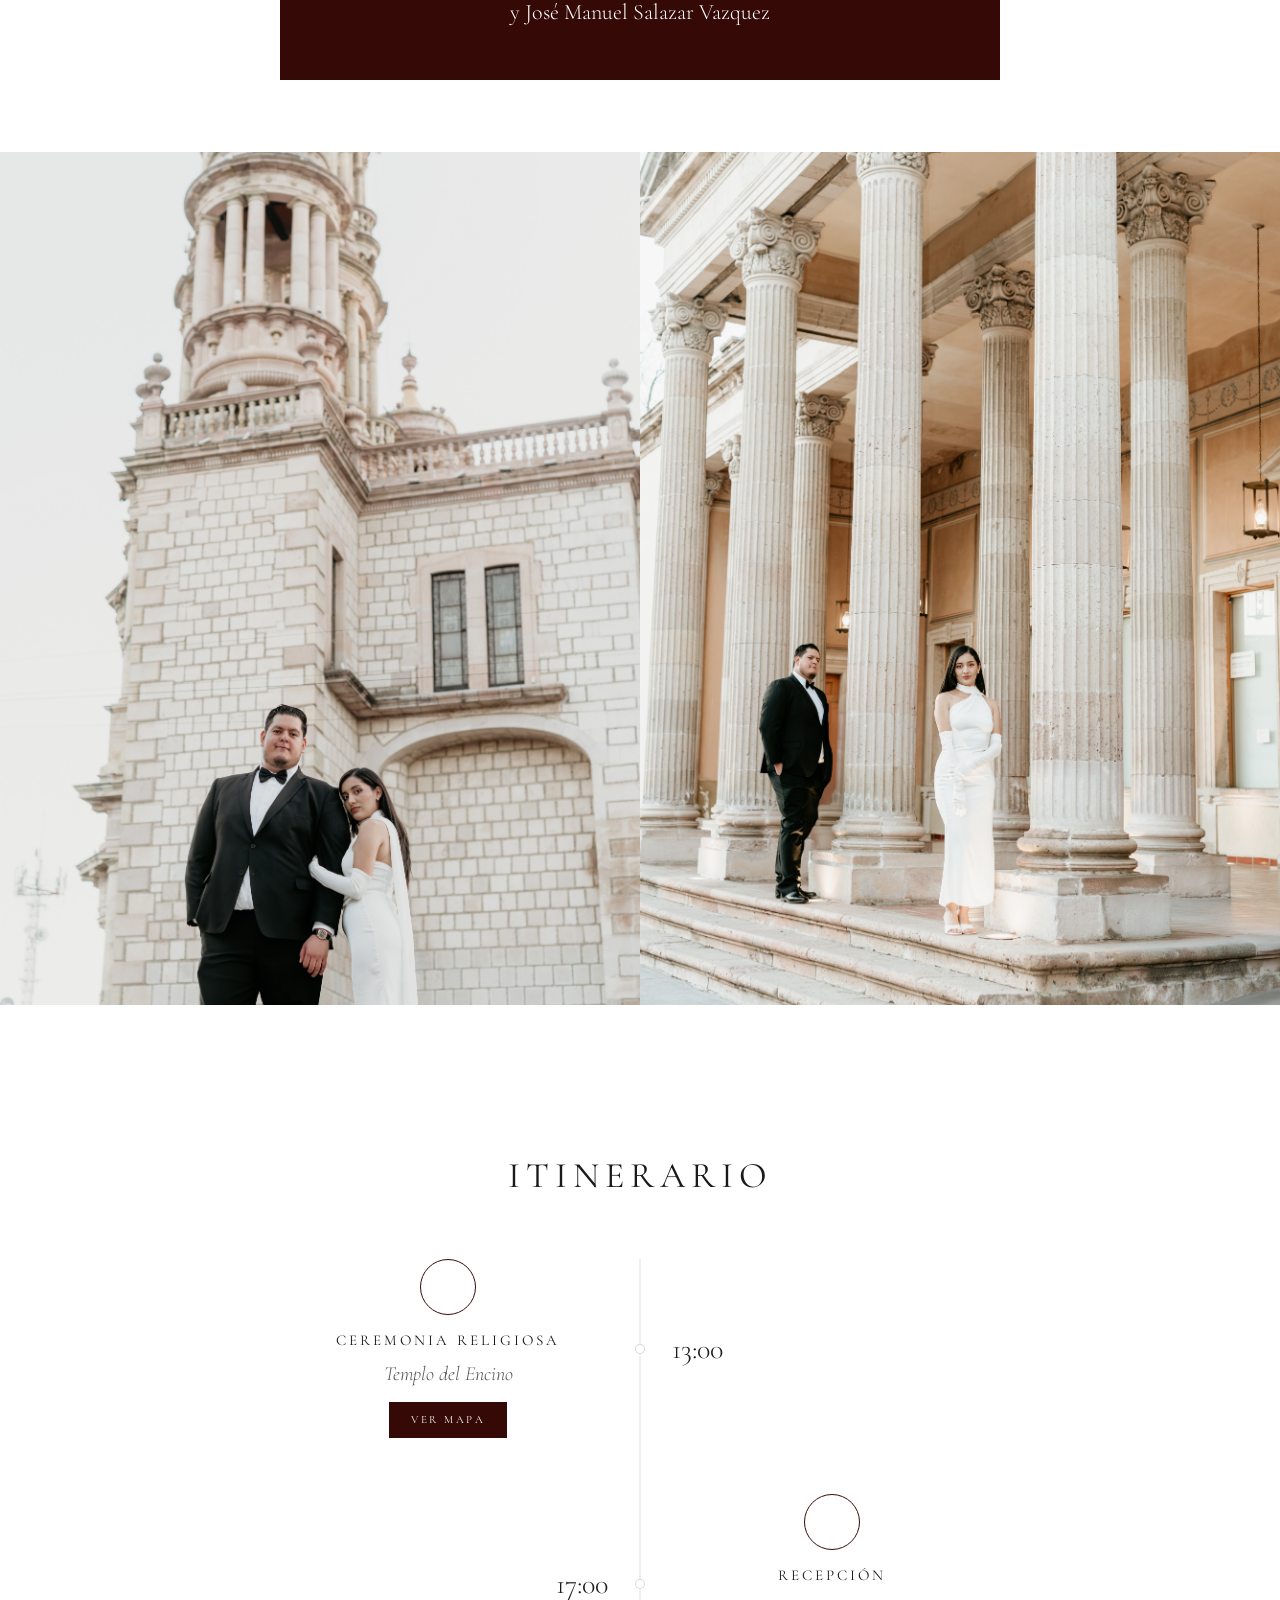
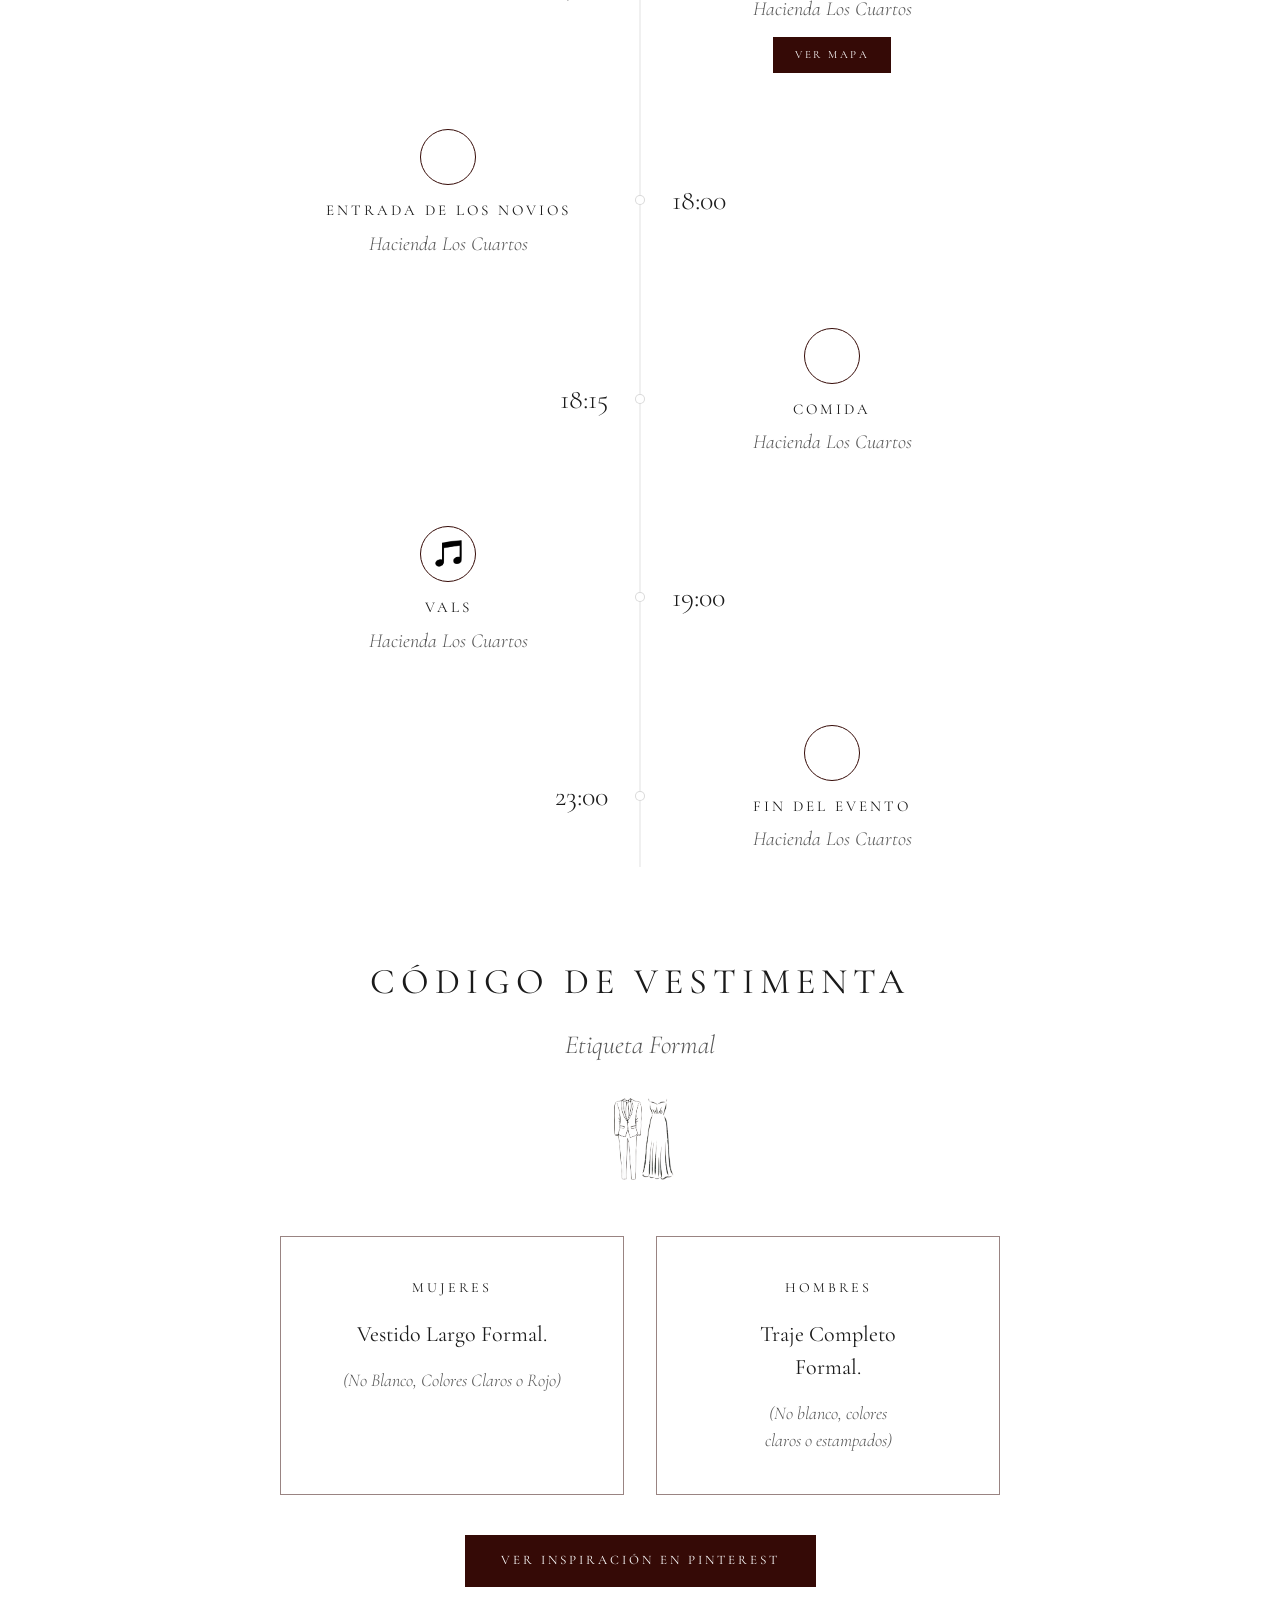
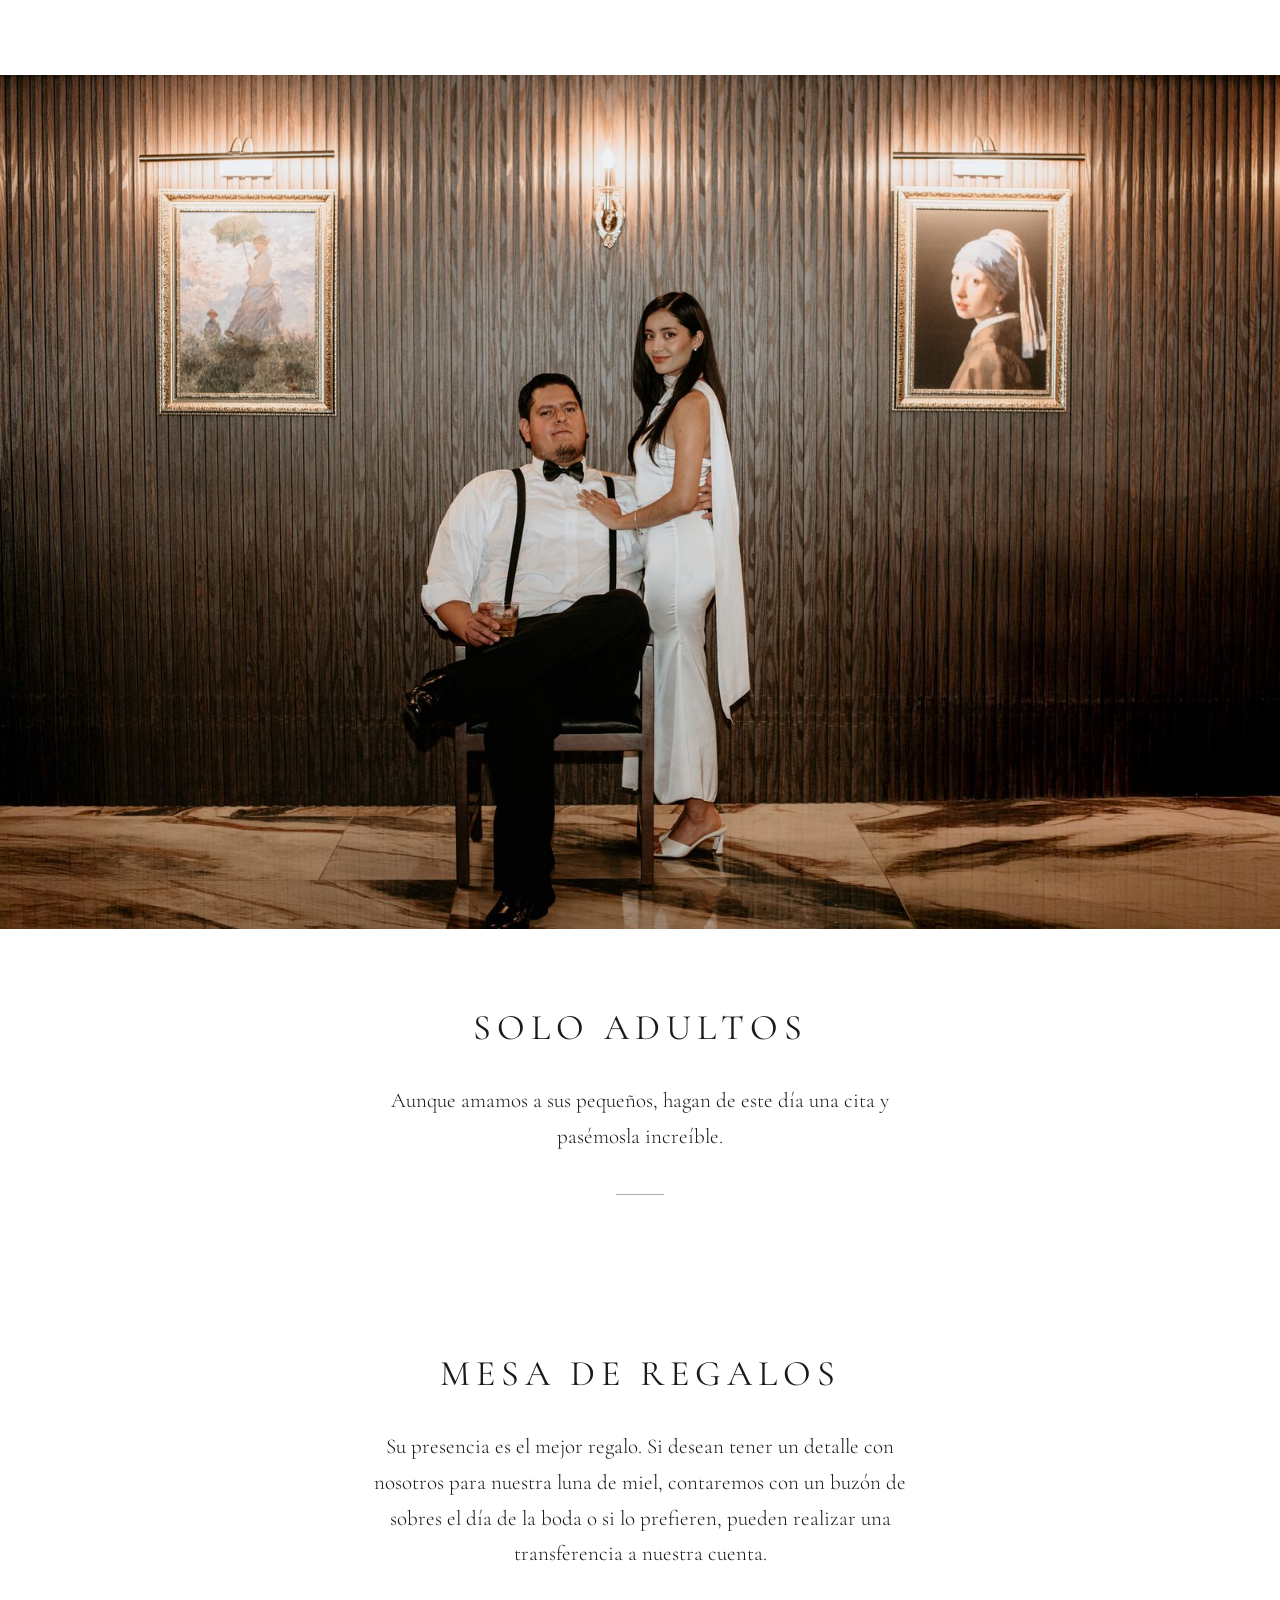
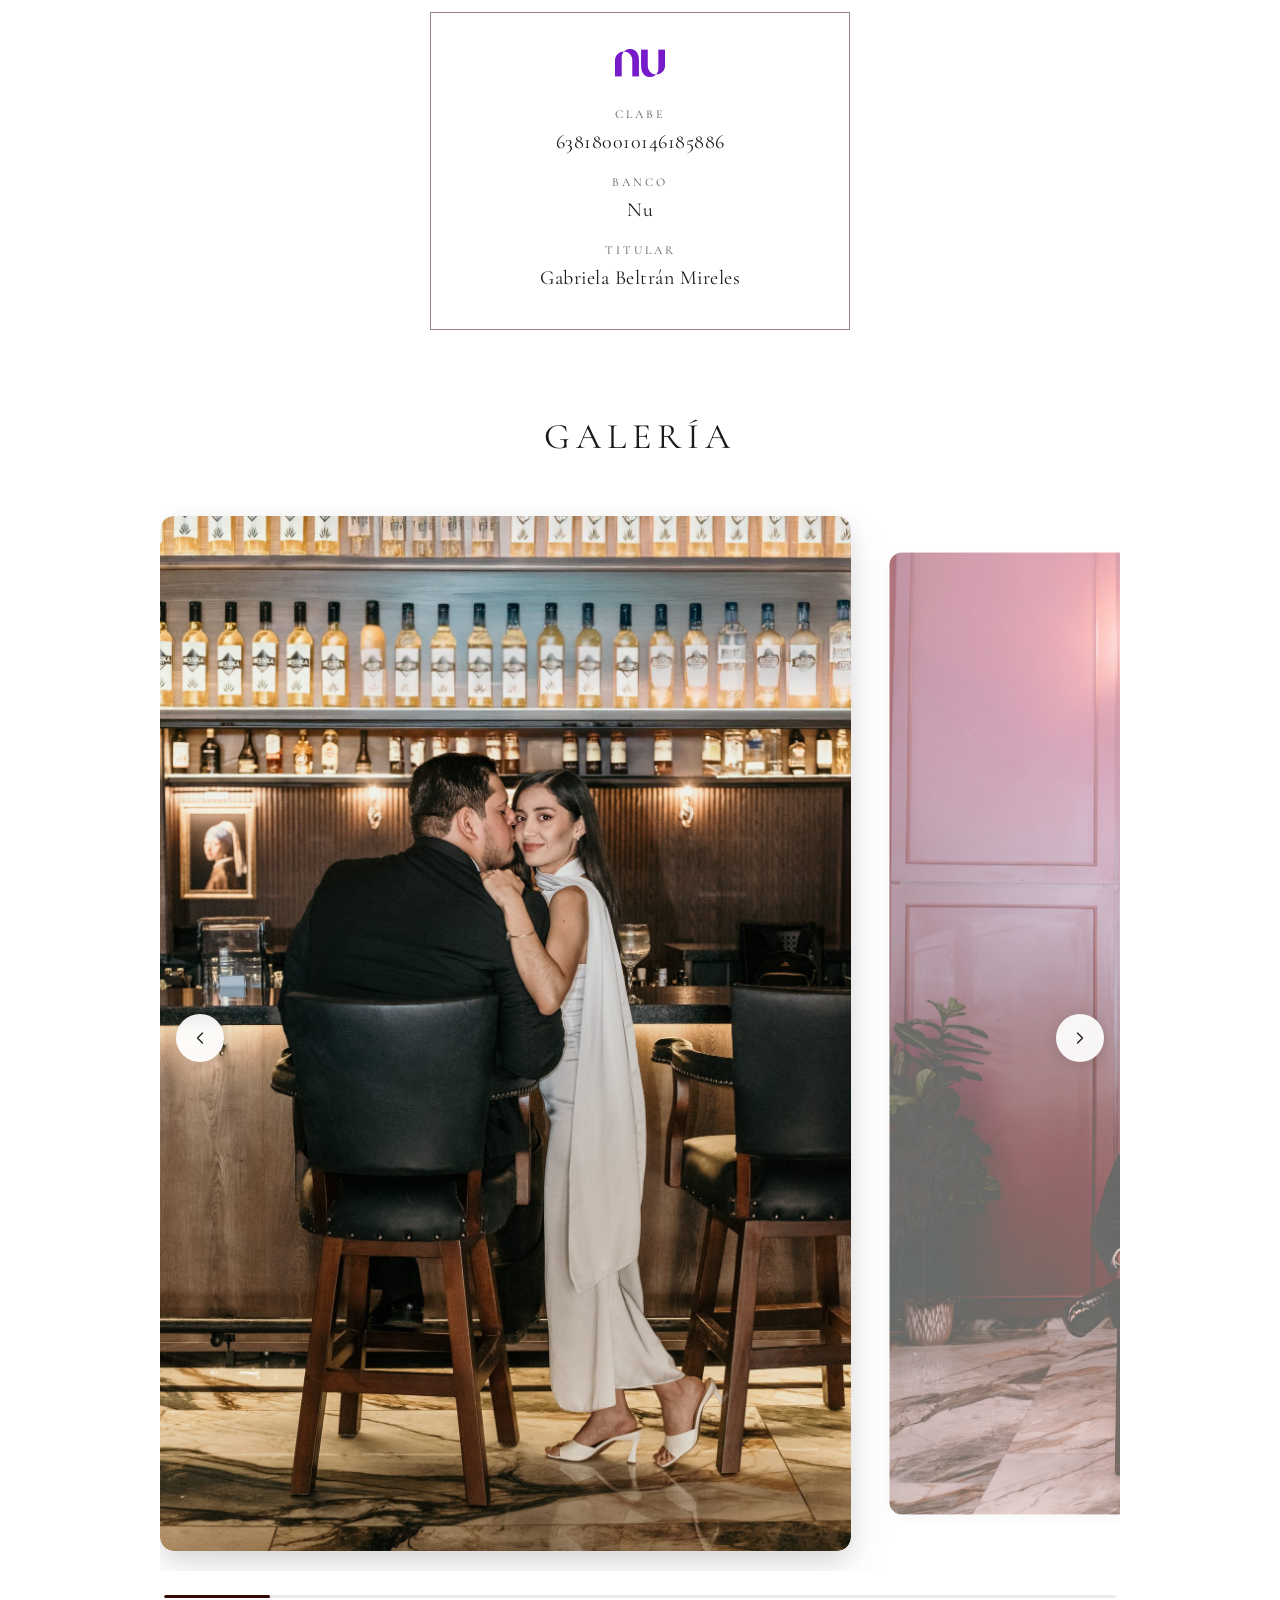
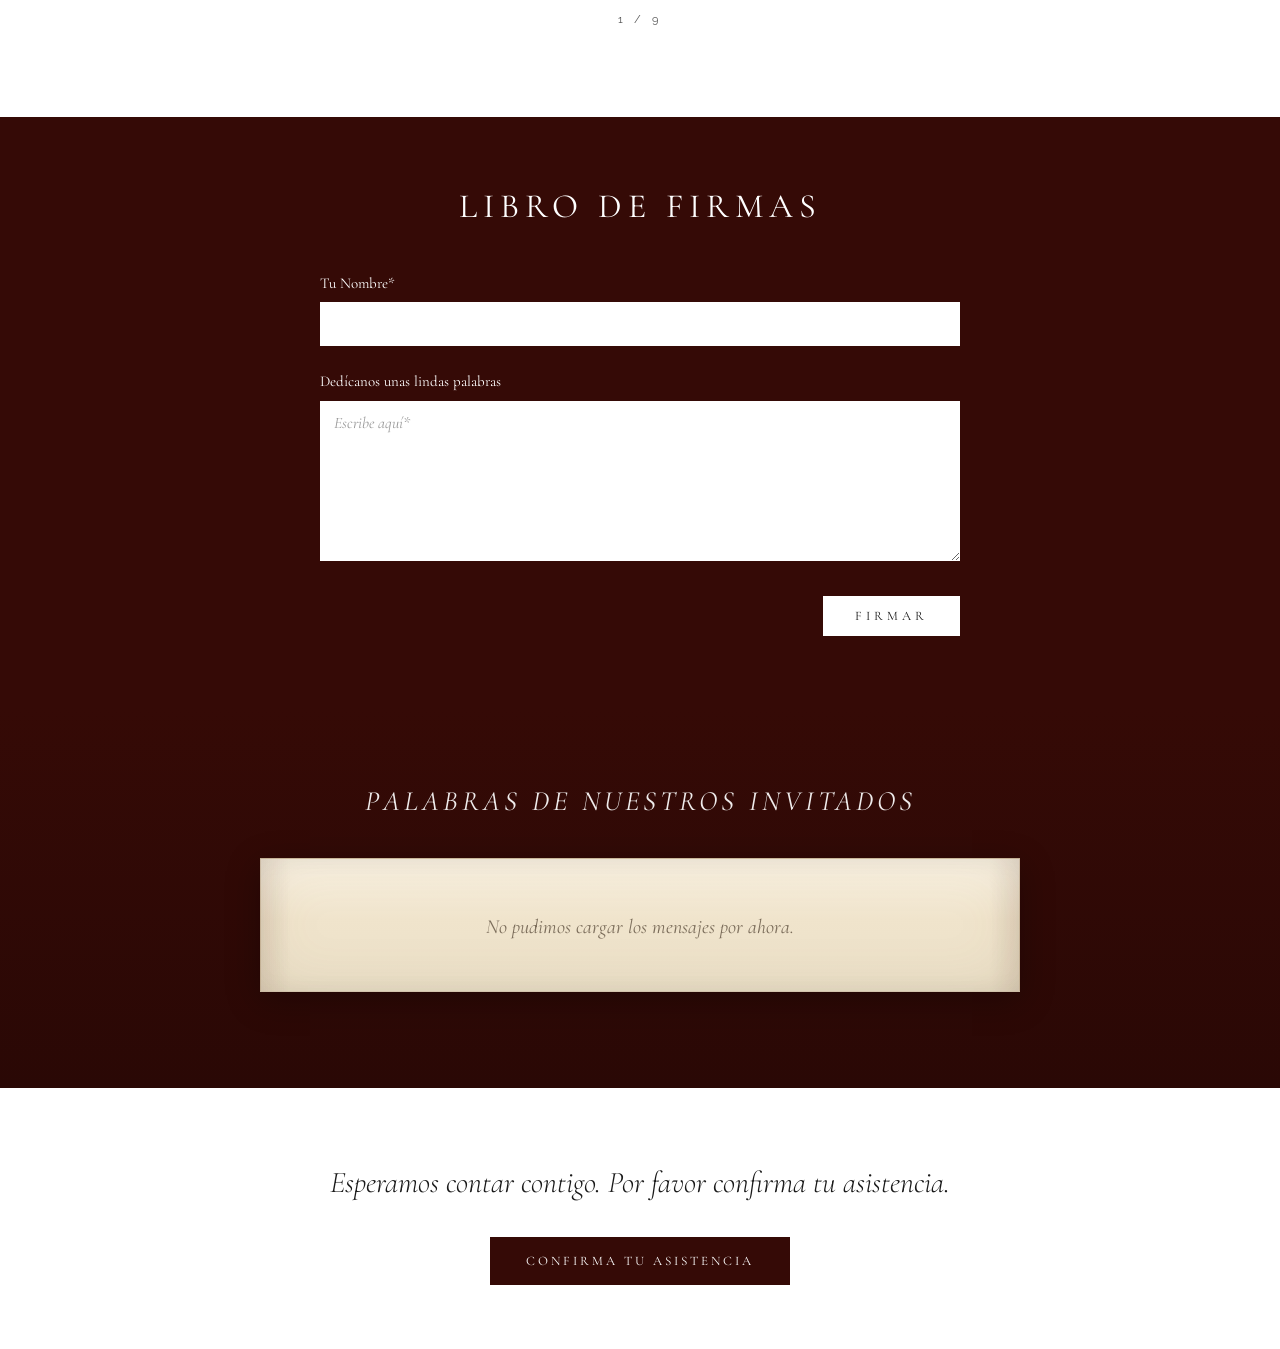
==== commit 122d0bf5: "Update gift registry text and fix CLABE number Co-Authored-By: Claude Sonnet 5 <noreply@anthropic.co" ====
--- a/index.html
+++ b/index.html
@@ -290,8 +290,8 @@
     <section class="gifts-section" id="mesa-regalos">
       <h2 class="gifts-title" data-i18n="gifts.title">Mesa de Regalos</h2>
       <p class="gifts-text" data-i18n="gifts.text">
-        Su presencia es el mejor regalo que podríamos recibir. Sin embargo, si desean tener un detalle con nosotros,
-        agradeceremos que sea una aportación económica para nuestra luna de miel, será muy apreciada.
+        Su presencia es el mejor regalo. Si desean tener un detalle con nosotros para nuestra luna de miel,
+        contaremos con un buzón de sobres el día de la boda o si lo prefieren, pueden realizar una transferencia a nuestra cuenta.
       </p>
 
       <div class="gifts-bank-card">
@@ -299,7 +299,7 @@
         <dl class="gifts-bank-details">
           <div class="gifts-bank-row">
             <dt class="gifts-bank-label" data-i18n="gifts.clabe">CLABE</dt>
-            <dd class="gifts-bank-value">63818001014618588</dd>
+            <dd class="gifts-bank-value">638180010146185886</dd>
           </div>
           <div class="gifts-bank-row">
             <dt class="gifts-bank-label" data-i18n="gifts.bank">Banco</dt>
--- a/css/Styles.css
+++ b/css/Styles.css
@@ -336,6 +336,18 @@
 
 .rsvp-btn:hover {
   opacity: 0.88;
+}
+
+.rsvp-btn:disabled,
+.rsvp-btn--disabled {
+  background: #b9b9b9;
+  cursor: not-allowed;
+  opacity: 0.7;
+}
+
+.rsvp-btn:disabled:hover,
+.rsvp-btn--disabled:hover {
+  opacity: 0.7;
 }
 
 /* ── Modal RSVP ── */
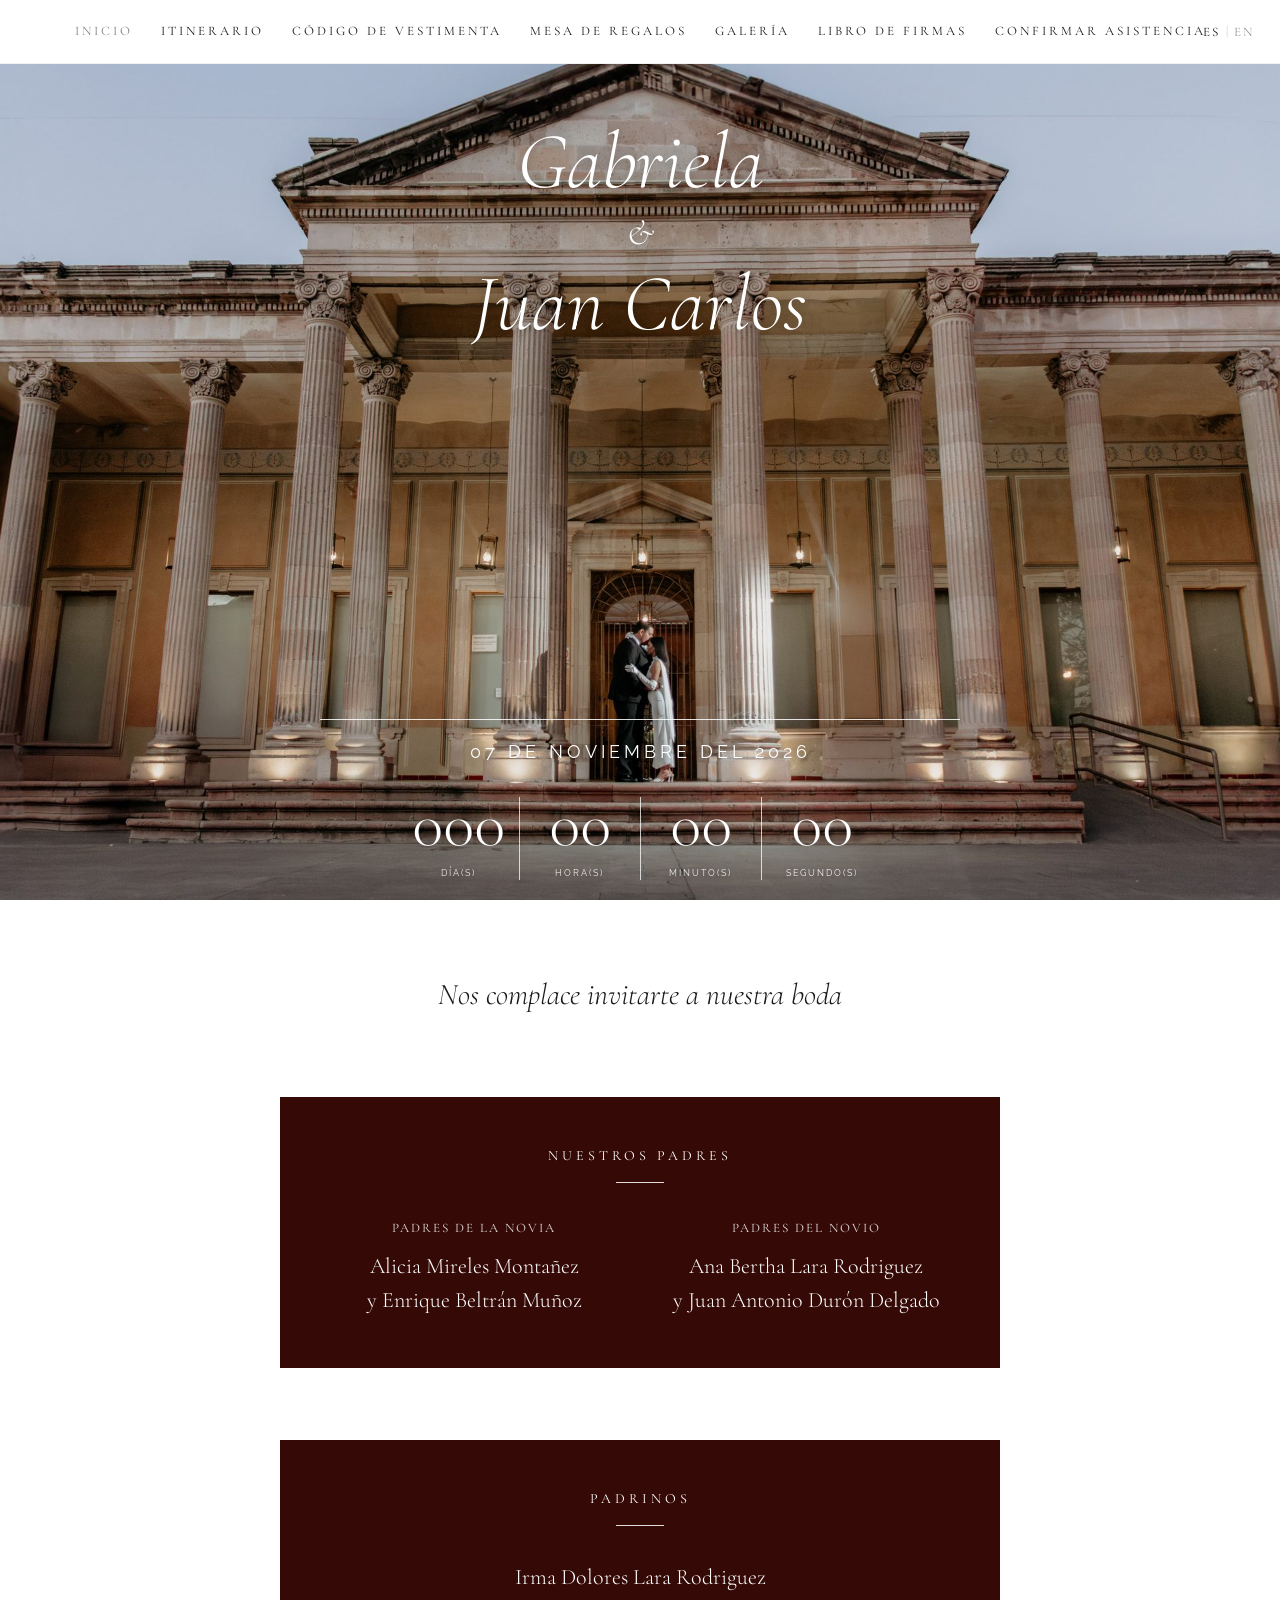
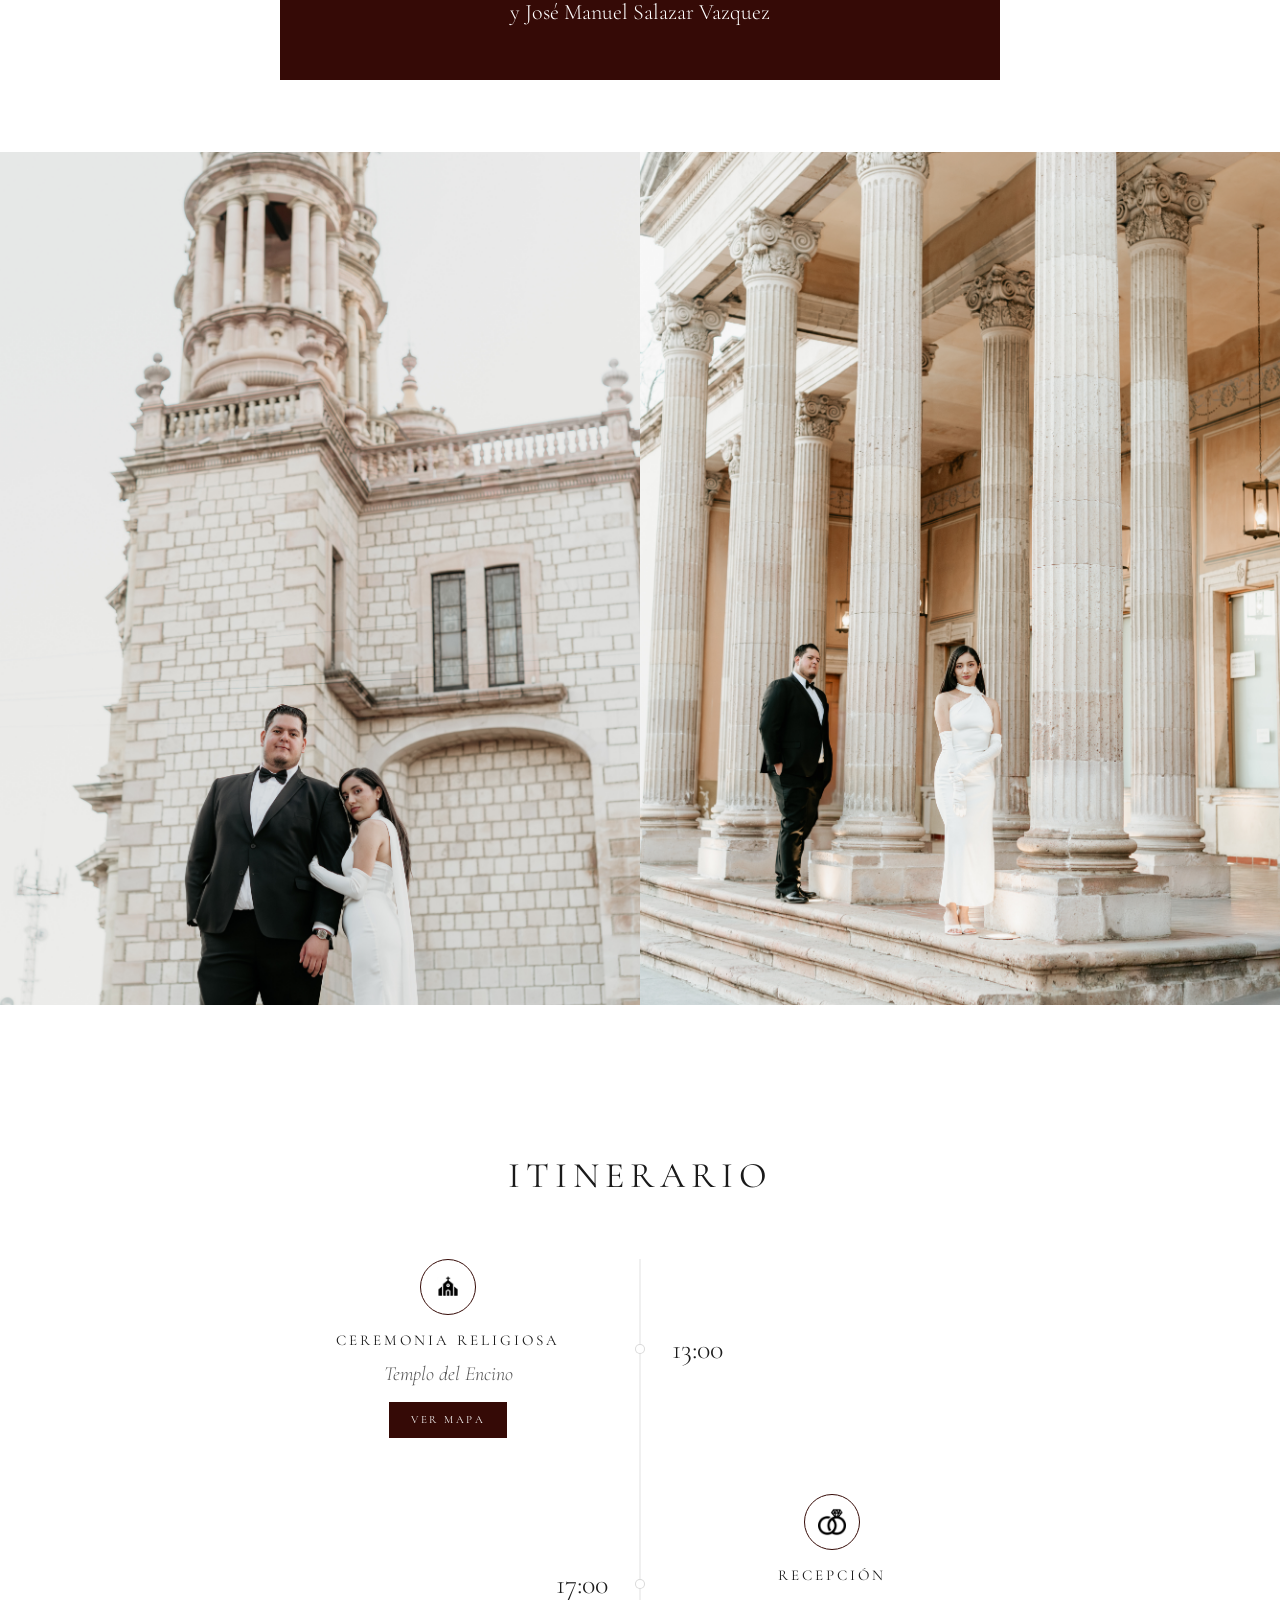
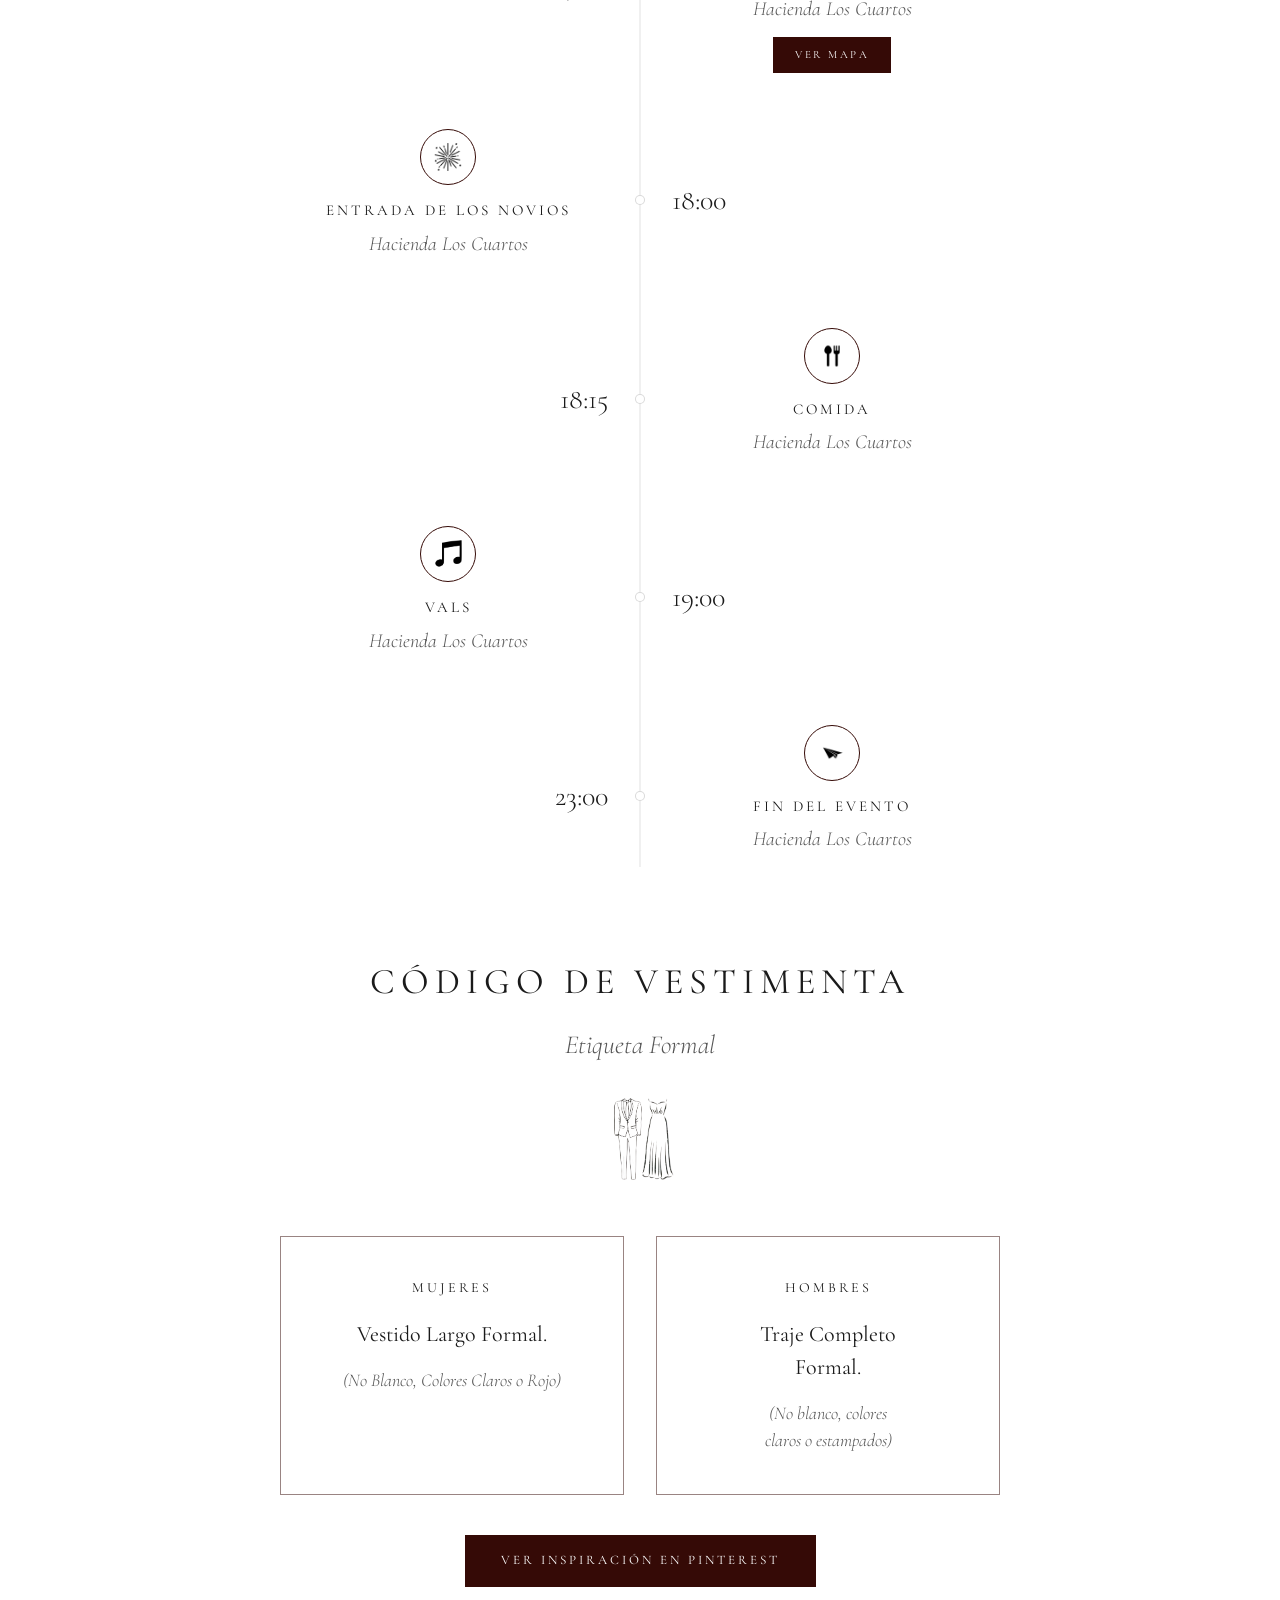
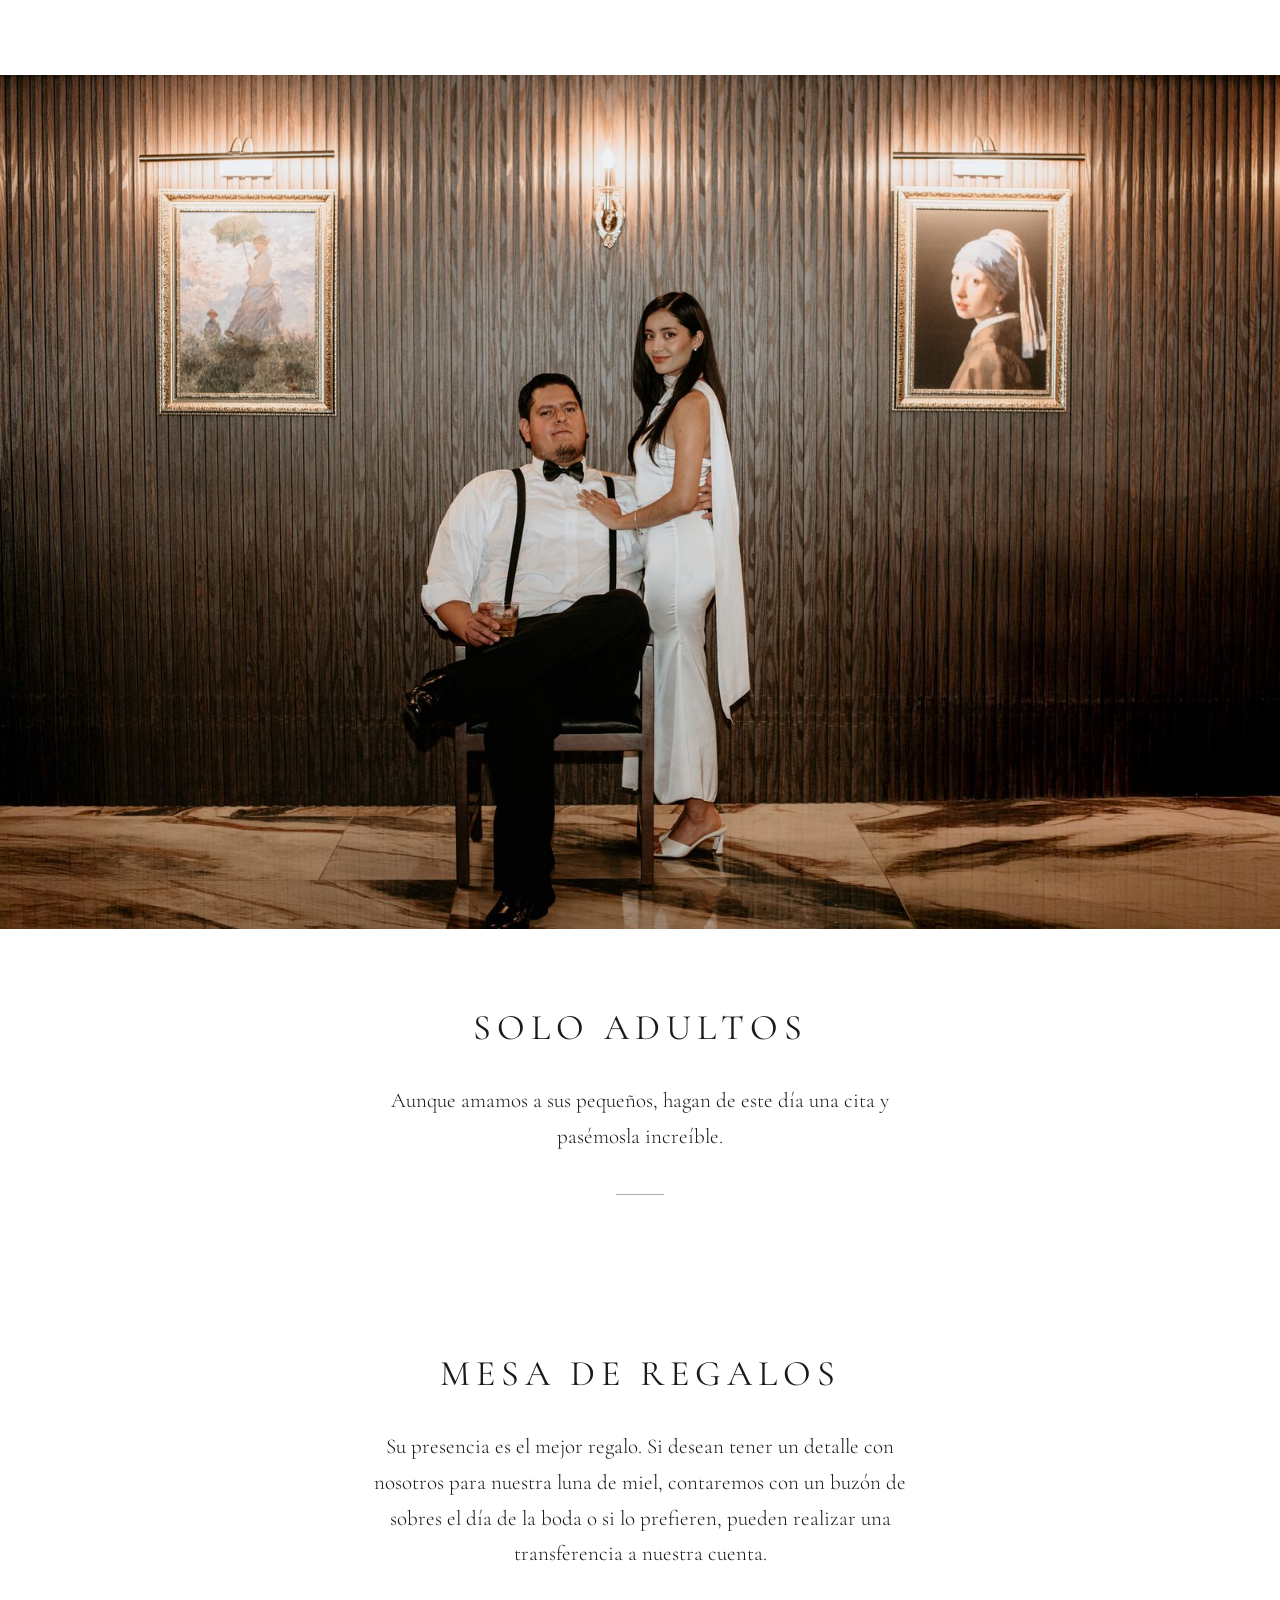
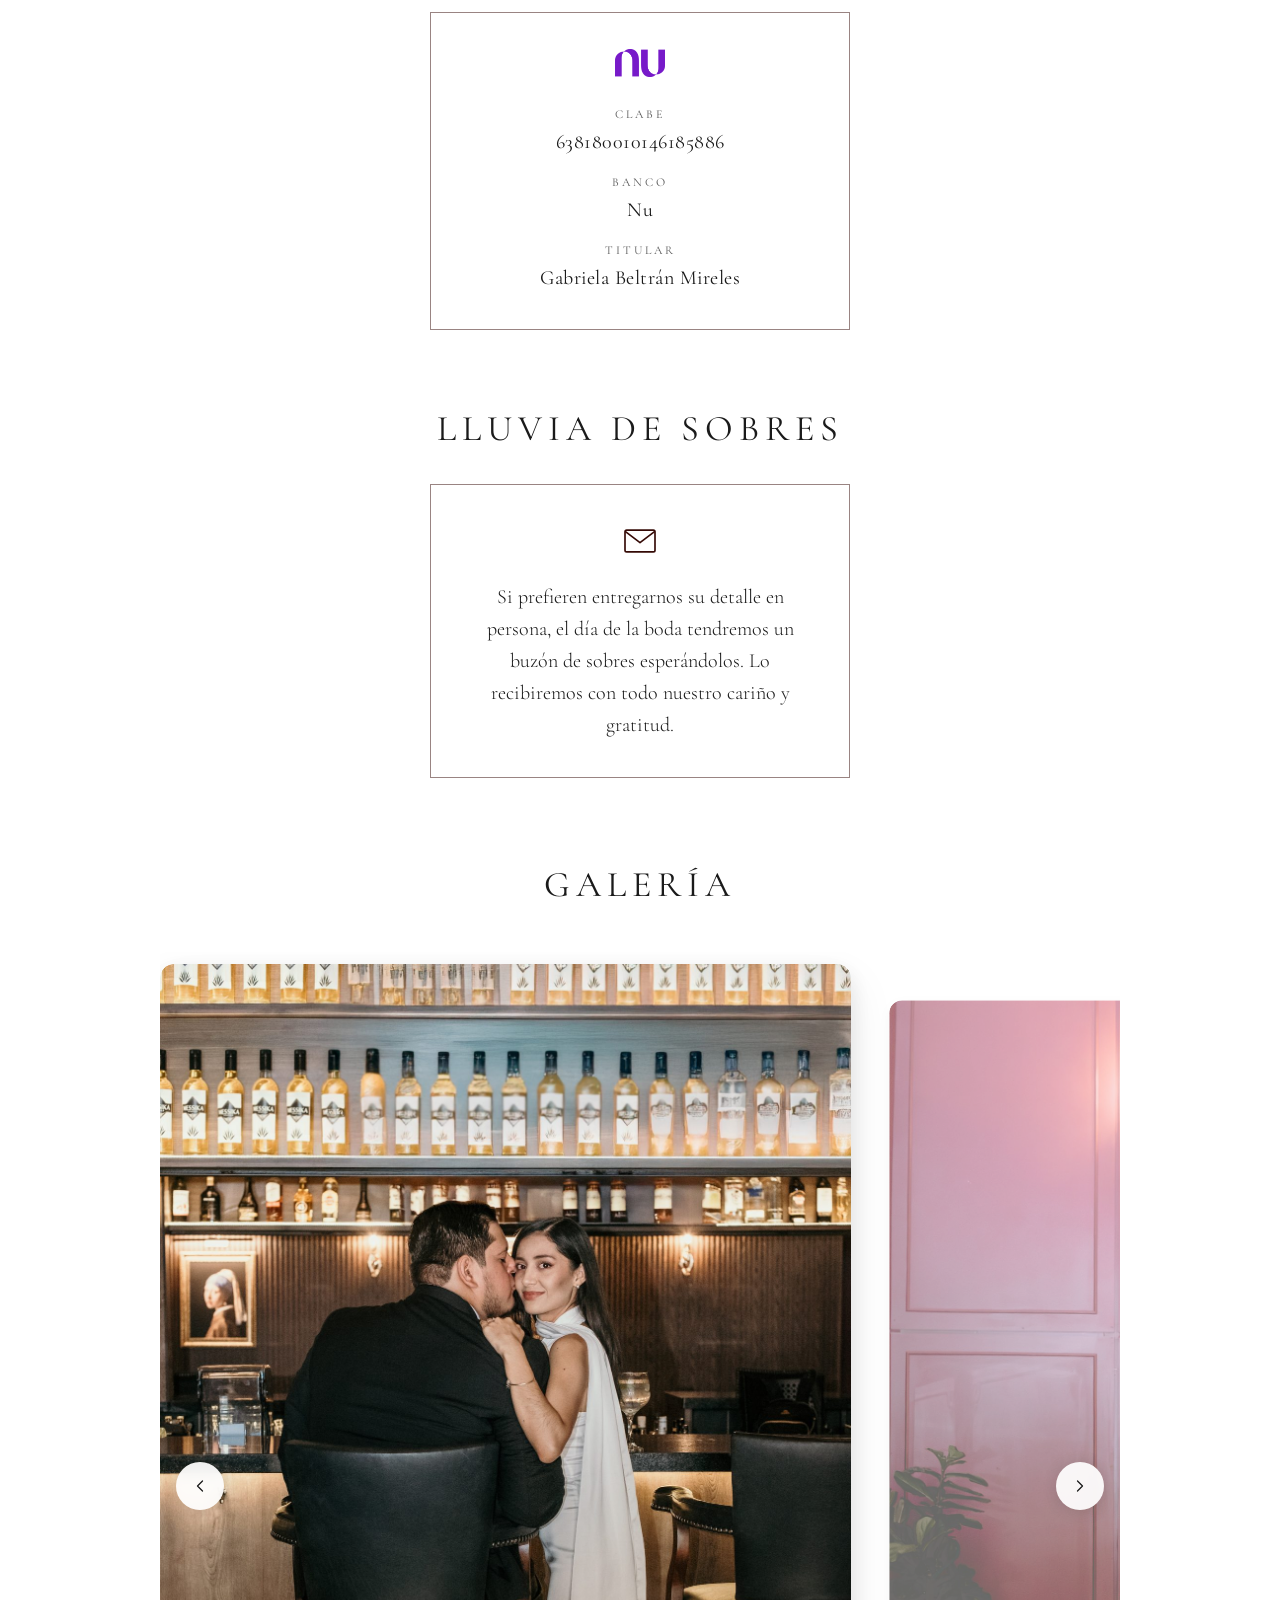
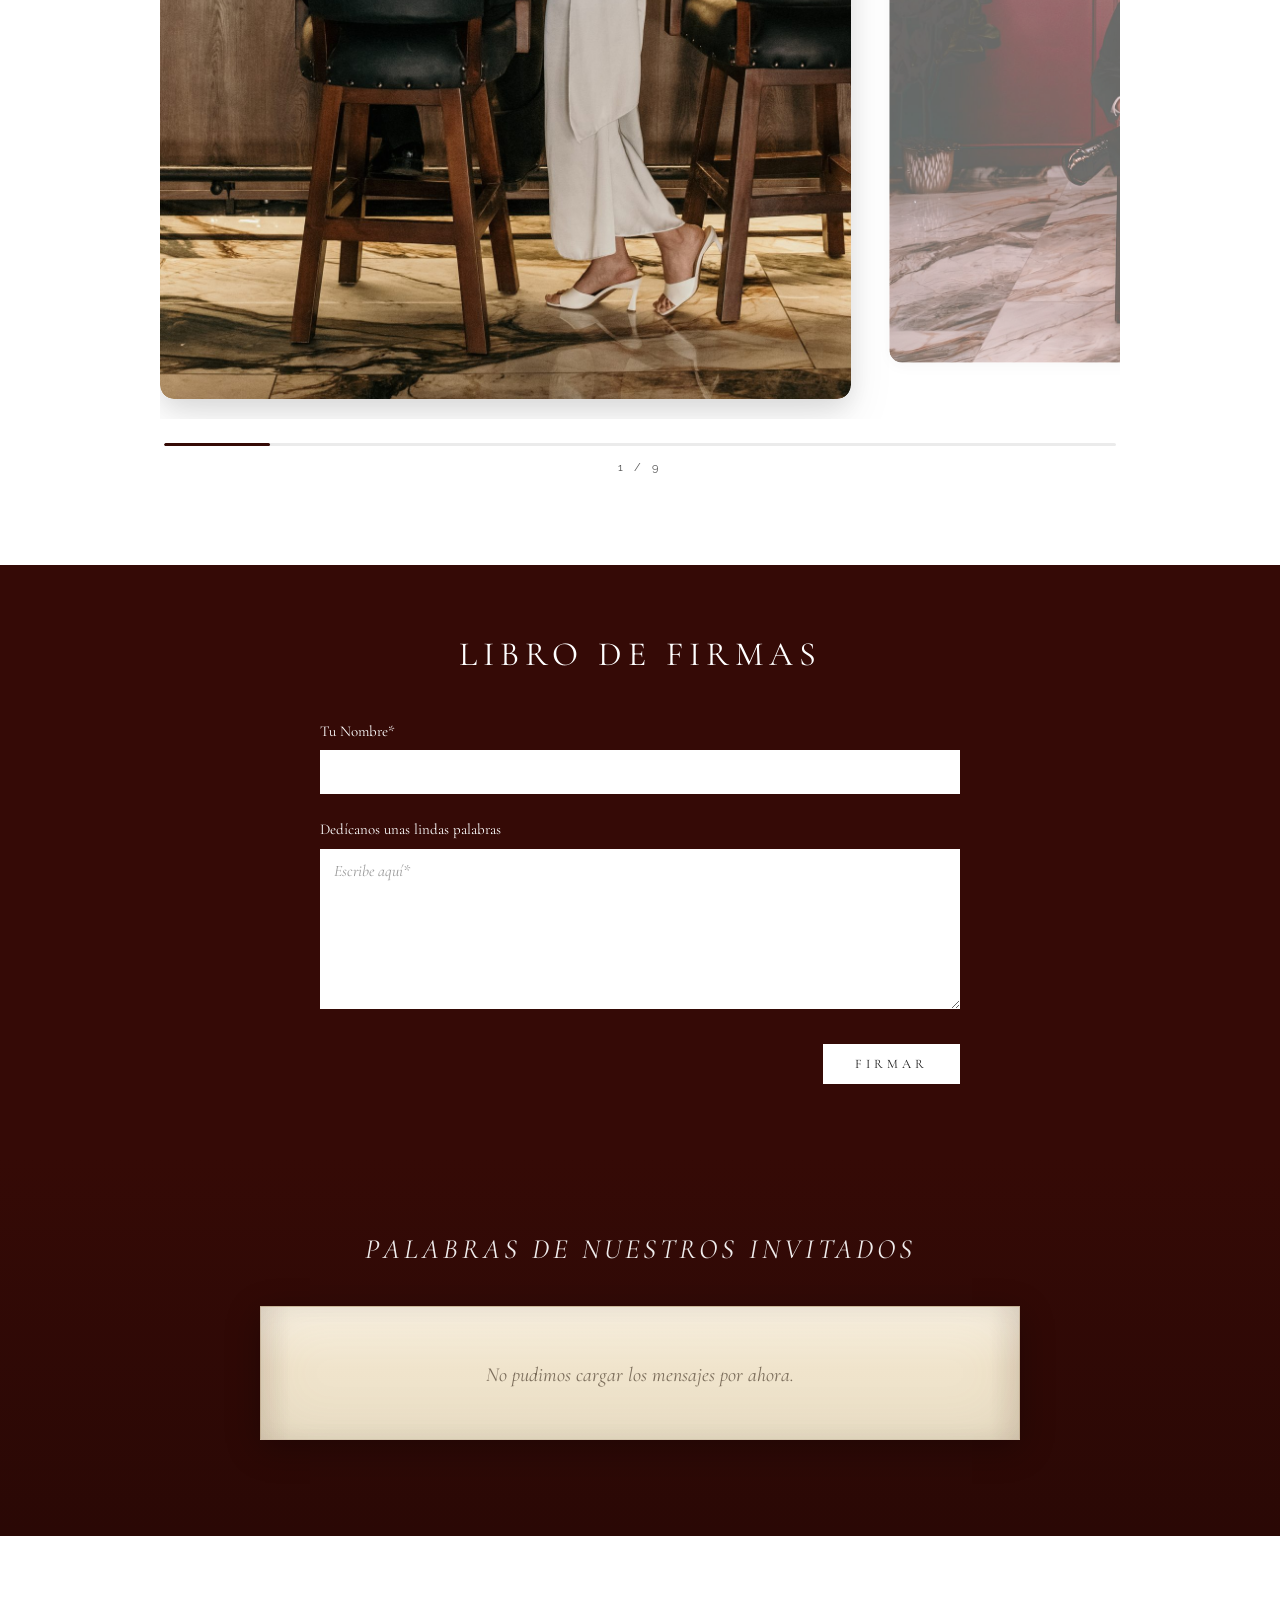
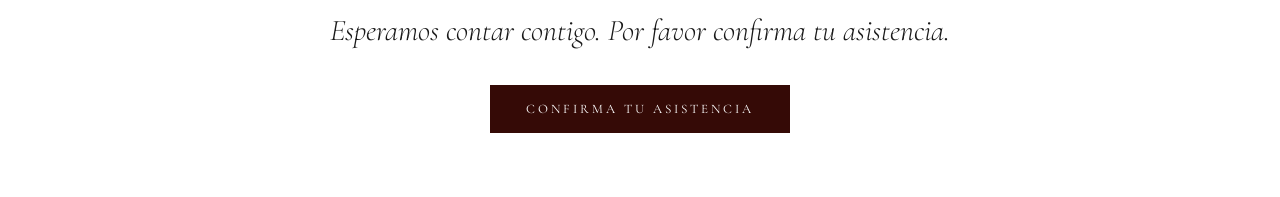
==== commit bdb5ef16: "Add envelope shower card to gift registry section Co-Authored-By: Claude Opus 5.5 <noreply@anthropic" ====
--- a/index.html
+++ b/index.html
@@ -311,6 +311,16 @@
           </div>
         </dl>
       </div>
+
+      <h2 class="gifts-title gifts-envelope-heading" data-i18n="gifts.envelopeTitle">Lluvia de Sobres</h2>
+
+      <div class="gifts-bank-card gifts-envelope-card">
+        <svg class="gifts-envelope-icon" width="40" height="40" viewBox="0 0 24 24" fill="none" aria-hidden="true">
+          <rect x="3" y="5.5" width="18" height="13" rx="1" stroke="currentColor" stroke-width="1"/>
+          <path d="M3.5 6.5l8.5 6.5 8.5-6.5" stroke="currentColor" stroke-width="1" stroke-linecap="round" stroke-linejoin="round"/>
+        </svg>
+        <p class="gifts-envelope-text" data-i18n="gifts.envelopeText">Si prefieren entregarnos su detalle en persona, el día de la boda tendremos un buzón de sobres esperándolos. Lo recibiremos con todo nuestro cariño y gratitud.</p>
+      </div>
     </section>
 
     <section class="gallery-section" id="galeria">
--- a/css/Styles.css
+++ b/css/Styles.css
@@ -1084,6 +1084,28 @@
   font-weight: 400;
   color: var(--black);
   letter-spacing: 0.5px;
+}
+
+.gifts-envelope-heading {
+  margin-top: 72px;
+}
+
+.gifts-envelope-card {
+  margin-top: 0;
+}
+
+.gifts-envelope-icon {
+  display: block;
+  margin: 0 auto 20px;
+  color: var(--tan);
+}
+
+.gifts-envelope-text {
+  font-family: 'Cormorant Garamond', serif;
+  font-size: clamp(17px, 3vw, 20px);
+  font-weight: 300;
+  color: var(--black);
+  line-height: 1.6;
 }
 
 /* ── Galería ── */
